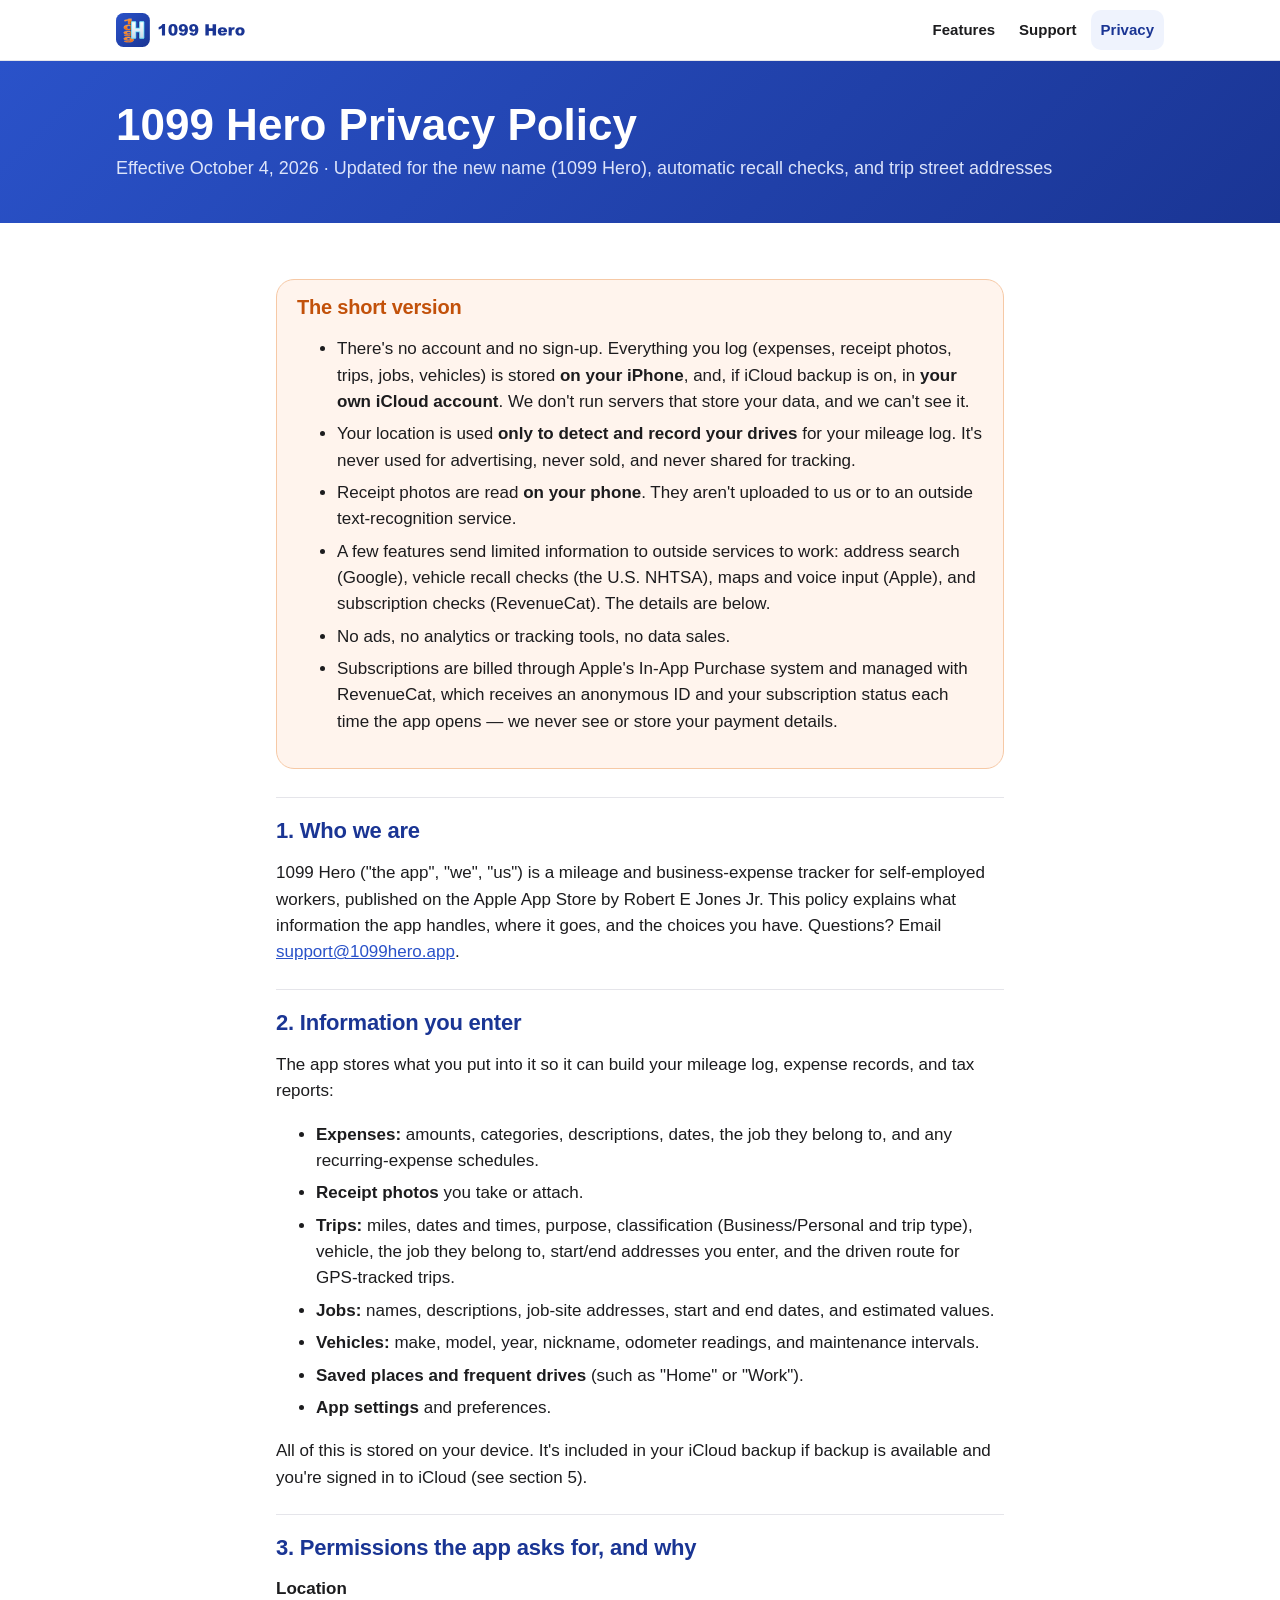
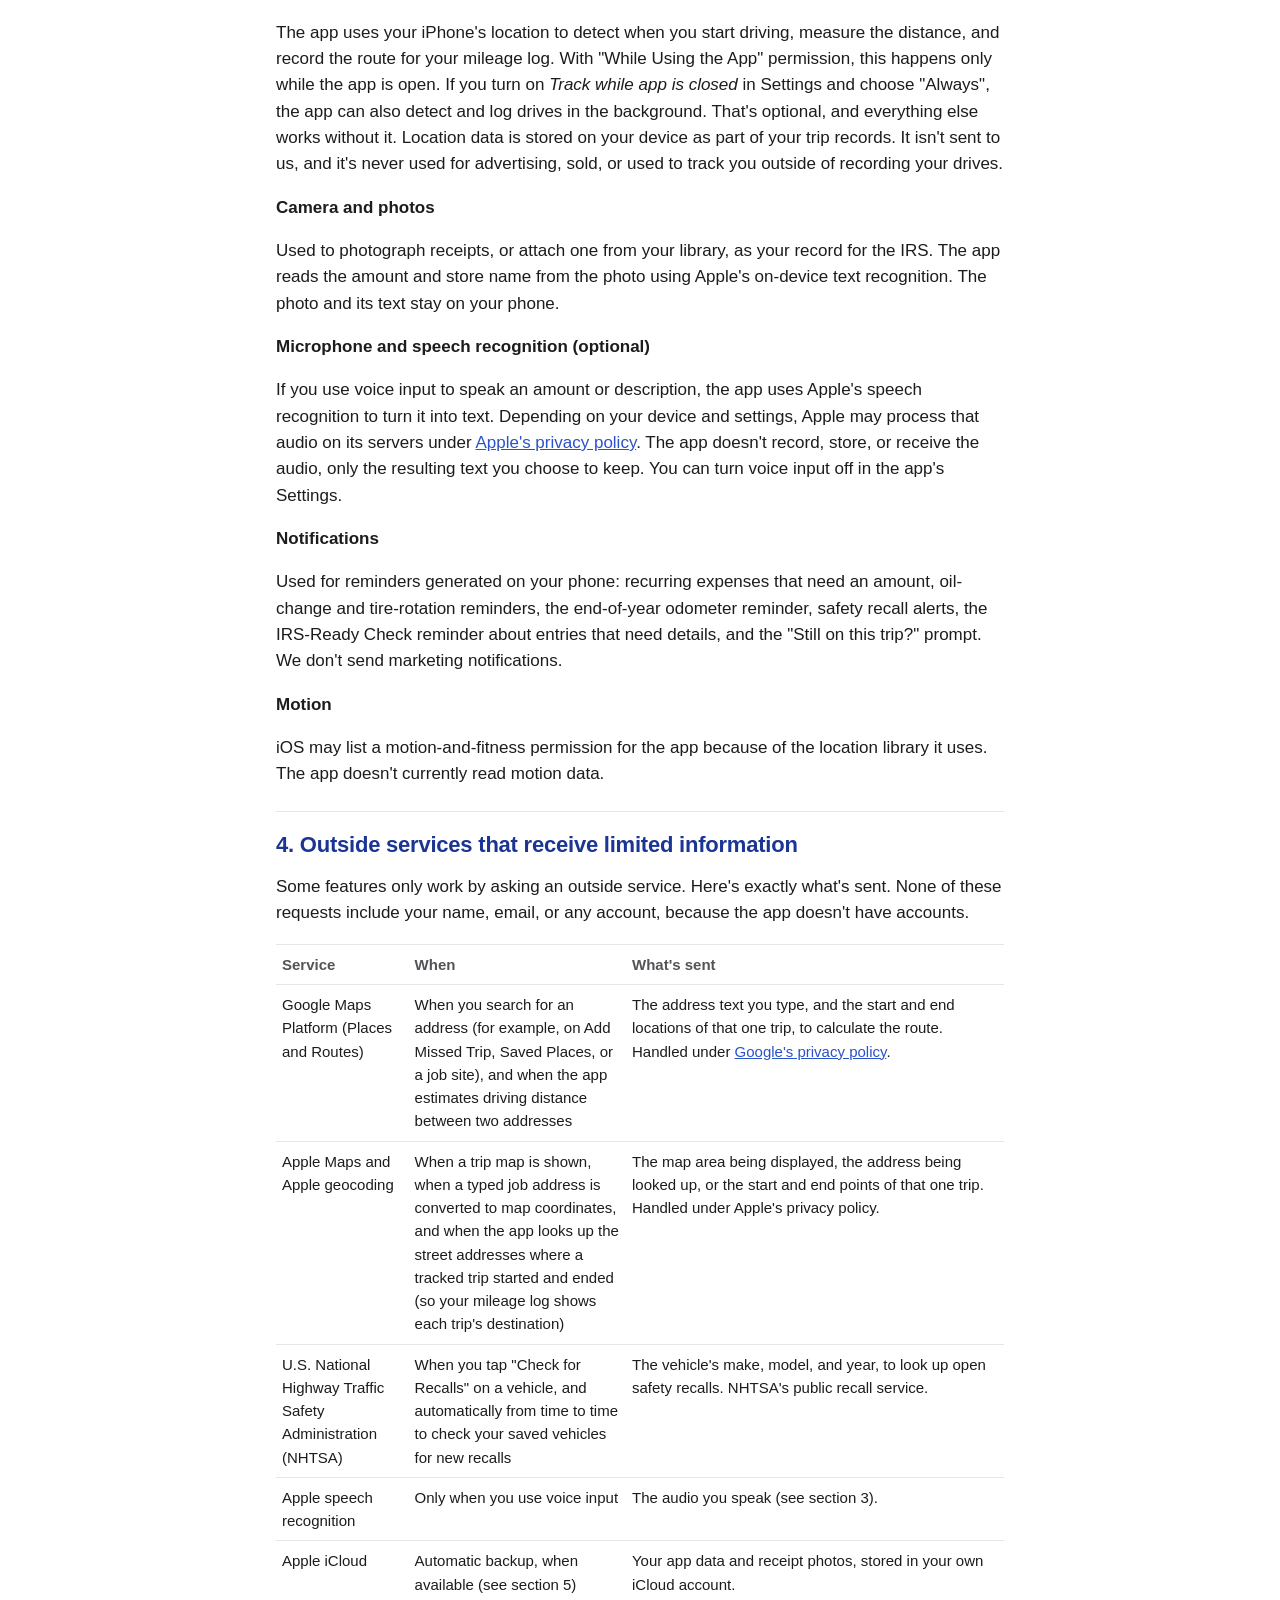
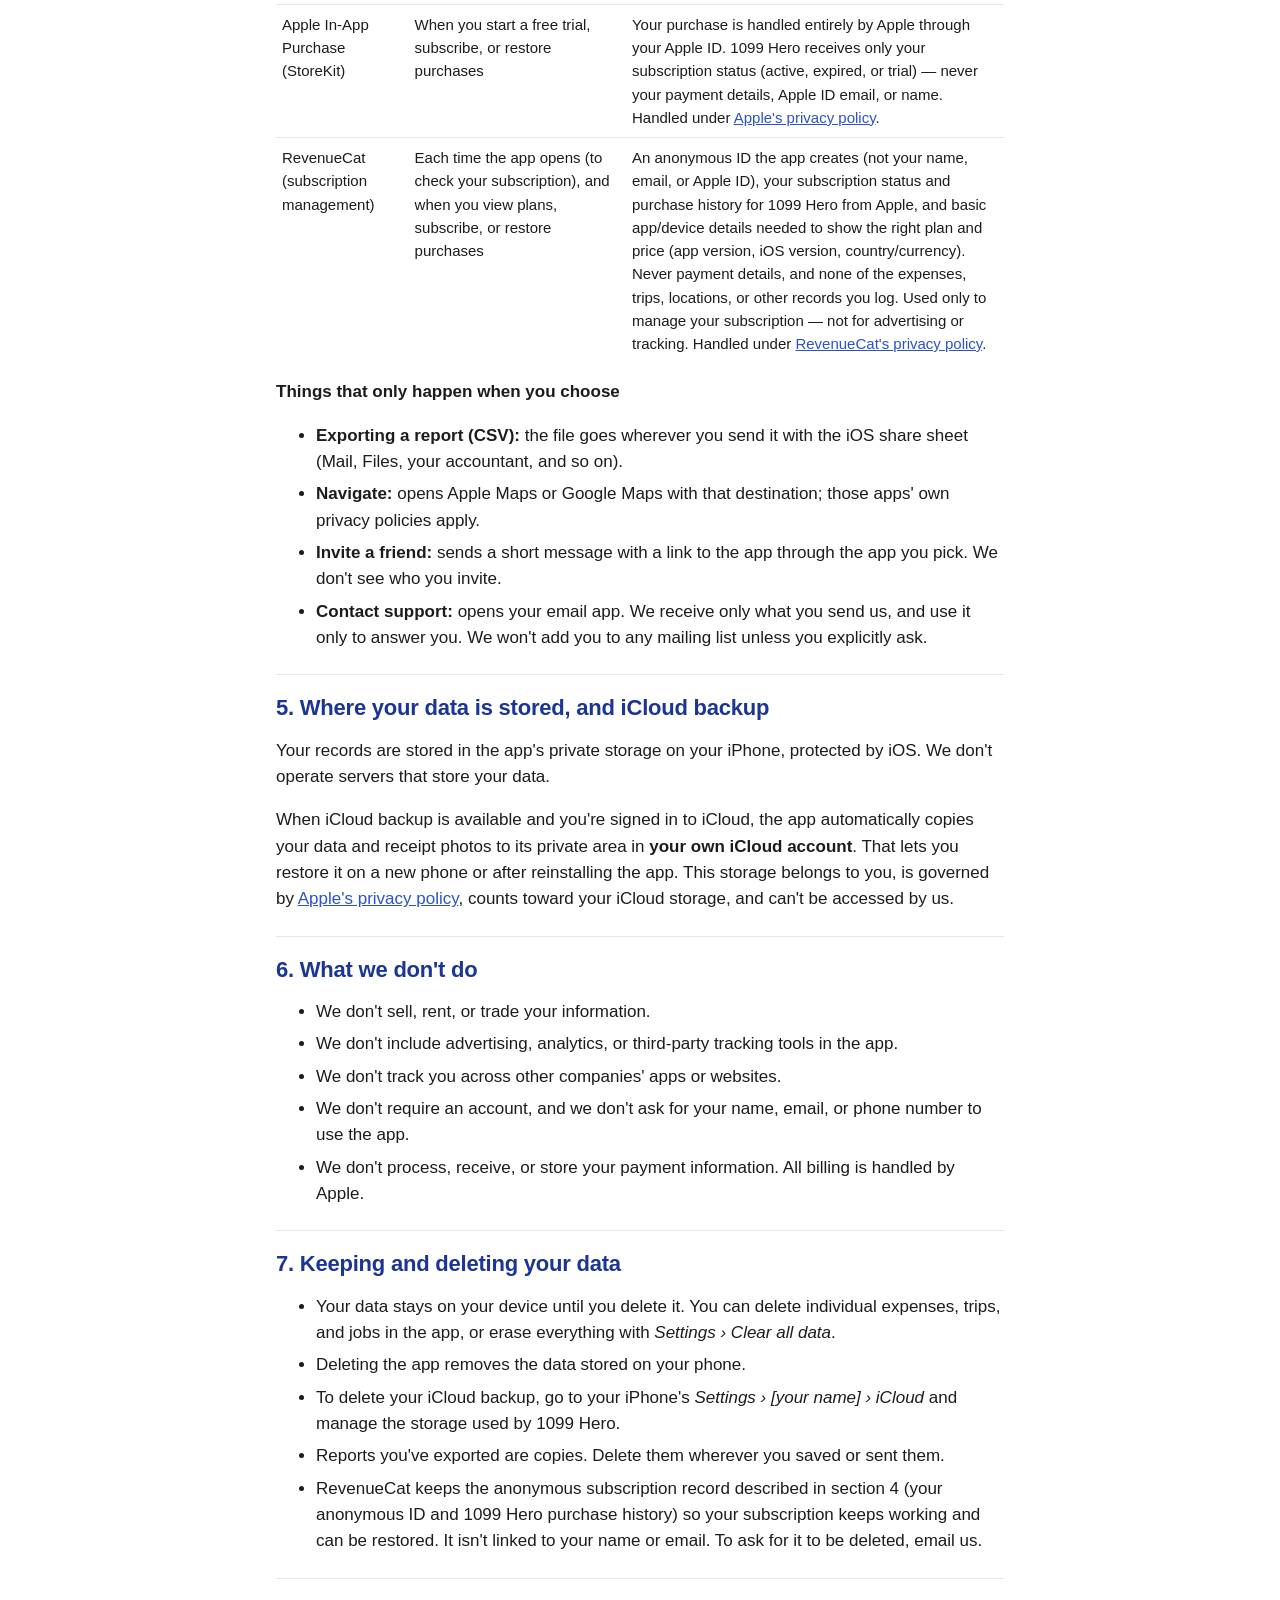
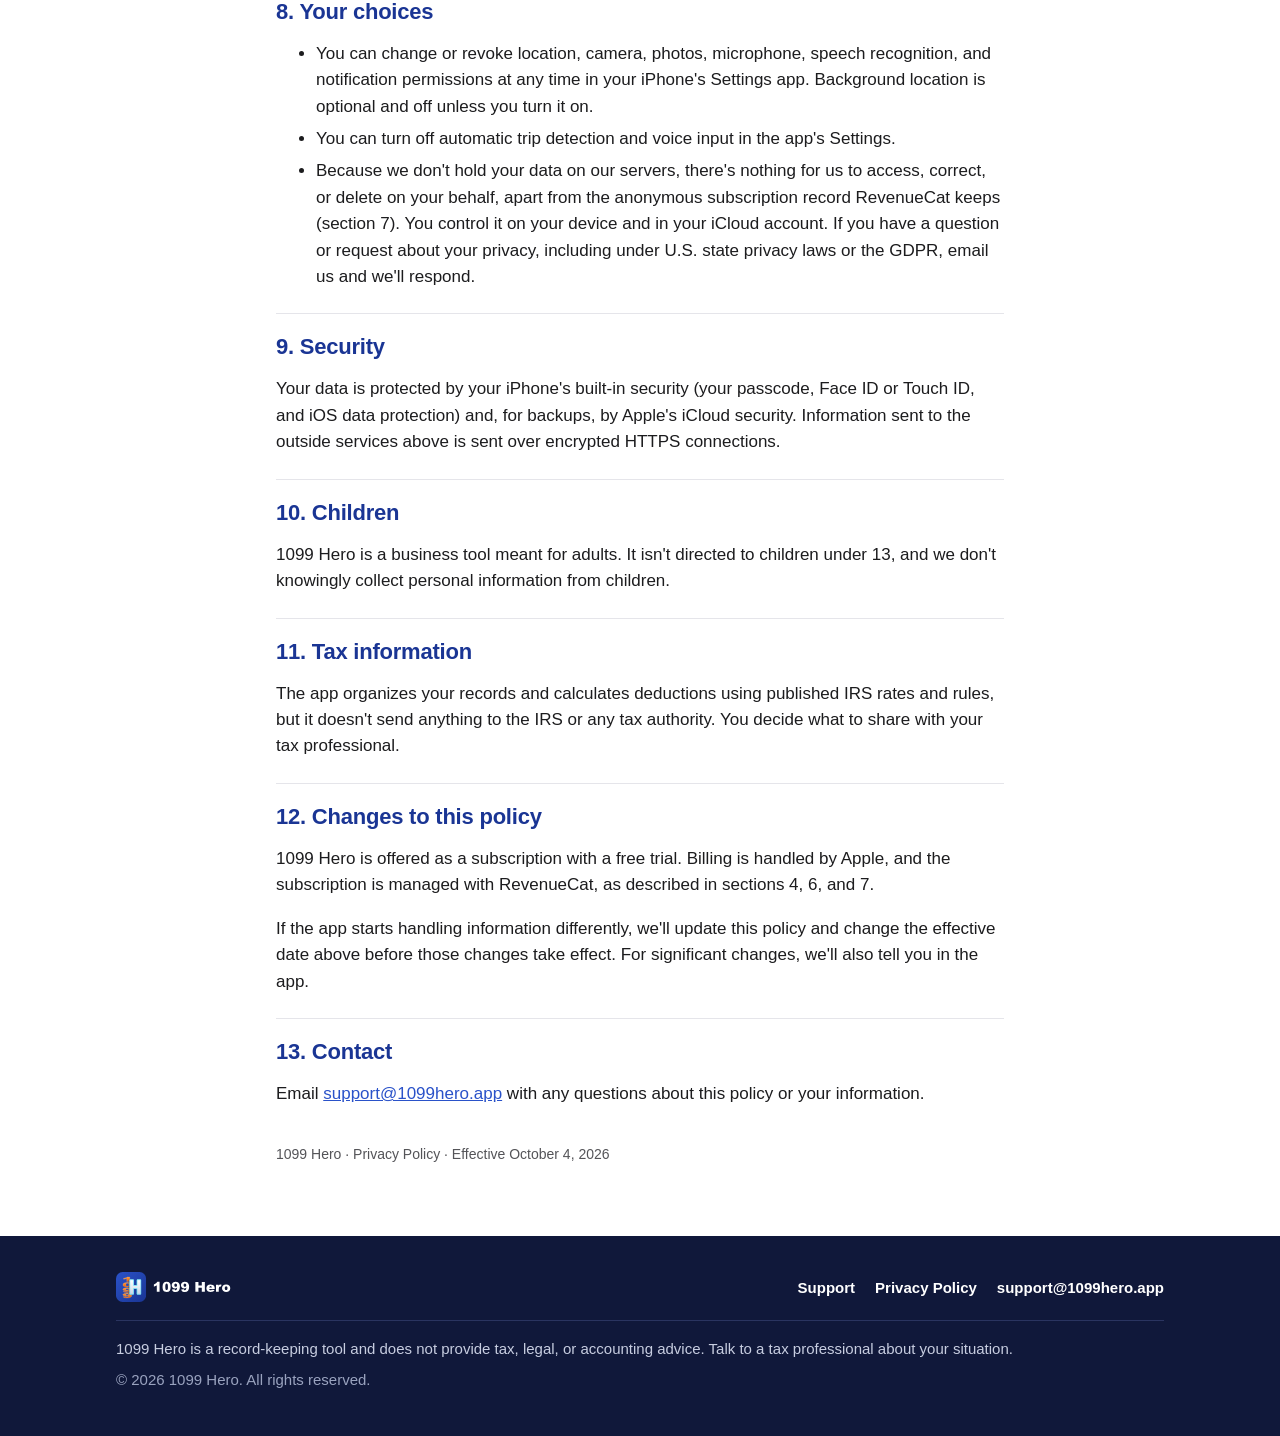
==== privacy/index.html @ 38cb96b1 "Initial 1099 Hero website: home, support, privacy policy Co-Authored-By: Claude Opus 5.5 <noreply@an" ====
<!doctype html>
<html lang="en">
<head>
<meta charset="utf-8">
<meta name="viewport" content="width=device-width, initial-scale=1, viewport-fit=cover">
<title>Privacy Policy – 1099 Hero</title>
<meta name="description" content="1099 Hero privacy policy. No account, no company servers, no ads. Your records stay on your iPhone and in your own iCloud account.">
<link rel="canonical" href="https://1099hero.app/privacy/">
<meta name="theme-color" content="#2A52C9">
<link rel="icon" href="../assets/img/icon.svg" type="image/svg+xml">
<link rel="icon" href="../assets/img/favicon-32.png" sizes="32x32" type="image/png">
<link rel="apple-touch-icon" href="../assets/img/apple-touch-icon.png">
<meta property="og:type" content="website">
<meta property="og:site_name" content="1099 Hero">
<meta property="og:title" content="1099 Hero Privacy Policy">
<meta property="og:description" content="No account. No company servers. No advertisements. Here's exactly what the app handles and where it goes.">
<meta property="og:url" content="https://1099hero.app/privacy/">
<meta property="og:image" content="https://1099hero.app/assets/img/og-image.png">
<meta property="og:image:alt" content="1099 Hero logo">
<meta name="twitter:card" content="summary_large_image">
<link rel="stylesheet" href="../assets/css/site.css">
</head>
<body>
<a class="skip" href="#main">Skip to content</a>

<header class="site-header">
  <div class="wrap">
    <a class="brand" href="../" aria-label="1099 Hero home"><img src="../assets/img/logo-horizontal-light-bg.svg" alt="1099 Hero" width="134" height="34"></a>
    <nav class="nav" aria-label="Main">
      <a class="hide-sm" href="../#features">Features</a>
      <a href="../support/">Support</a>
      <a href="./" aria-current="page">Privacy</a>
    </nav>
  </div>
</header>

<main id="main">
  <div class="page-head">
    <div class="wrap">
      <h1>1099 Hero Privacy Policy</h1>
      <p>Effective October 4, 2026 · Updated for the new name (1099 Hero), automatic recall checks, and trip street addresses</p>
    </div>
  </div>

  <section class="block">
    <!-- Policy text below is copied word-for-word from
         https://bobbyjones126.github.io/contractorhero-legal/privacy-policy.html
         Keep the two copies identical if either one changes. -->
    <div class="wrap prose">
    
      <div class="summary">
        <h2>The short version</h2>
        <ul>
          <li>There's no account and no sign-up. Everything you log (expenses, receipt photos, trips, jobs, vehicles) is stored <strong>on your iPhone</strong>, and, if iCloud backup is on, in <strong>your own iCloud account</strong>. We don't run servers that store your data, and we can't see it.</li>
          <li>Your location is used <strong>only to detect and record your drives</strong> for your mileage log. It's never used for advertising, never sold, and never shared for tracking.</li>
          <li>Receipt photos are read <strong>on your phone</strong>. They aren't uploaded to us or to an outside text-recognition service.</li>
          <li>A few features send limited information to outside services to work: address search (Google), vehicle recall checks (the U.S. NHTSA), maps and voice input (Apple), and subscription checks (RevenueCat). The details are below.</li>
          <li>No ads, no analytics or tracking tools, no data sales.</li>
          <li>Subscriptions are billed through Apple's In-App Purchase system and managed with RevenueCat, which receives an anonymous ID and your subscription status each time the app opens — we never see or store your payment details.</li>
        </ul>
      </div>
    
      <section>
        <h2>1. Who we are</h2>
        <p>1099 Hero ("the app", "we", "us") is a mileage and business-expense tracker for self-employed workers, published on the Apple App Store by Robert E Jones Jr. This policy explains what information the app handles, where it goes, and the choices you have. Questions? Email <a href="mailto:support@1099hero.app">support@1099hero.app</a>.</p>
      </section>
    
      <section>
        <h2>2. Information you enter</h2>
        <p>The app stores what you put into it so it can build your mileage log, expense records, and tax reports:</p>
        <ul>
          <li><strong>Expenses:</strong> amounts, categories, descriptions, dates, the job they belong to, and any recurring-expense schedules.</li>
          <li><strong>Receipt photos</strong> you take or attach.</li>
          <li><strong>Trips:</strong> miles, dates and times, purpose, classification (Business/Personal and trip type), vehicle, the job they belong to, start/end addresses you enter, and the driven route for GPS-tracked trips.</li>
          <li><strong>Jobs:</strong> names, descriptions, job-site addresses, start and end dates, and estimated values.</li>
          <li><strong>Vehicles:</strong> make, model, year, nickname, odometer readings, and maintenance intervals.</li>
          <li><strong>Saved places and frequent drives</strong> (such as "Home" or "Work").</li>
          <li><strong>App settings</strong> and preferences.</li>
        </ul>
        <p>All of this is stored on your device. It's included in your iCloud backup if backup is available and you're signed in to iCloud (see section 5).</p>
      </section>
    
      <section>
        <h2>3. Permissions the app asks for, and why</h2>
        <h3>Location</h3>
        <p>The app uses your iPhone's location to detect when you start driving, measure the distance, and record the route for your mileage log. With "While Using the App" permission, this happens only while the app is open. If you turn on <em>Track while app is closed</em> in Settings and choose "Always", the app can also detect and log drives in the background. That's optional, and everything else works without it. Location data is stored on your device as part of your trip records. It isn't sent to us, and it's never used for advertising, sold, or used to track you outside of recording your drives.</p>
        <h3>Camera and photos</h3>
        <p>Used to photograph receipts, or attach one from your library, as your record for the IRS. The app reads the amount and store name from the photo using Apple's on-device text recognition. The photo and its text stay on your phone.</p>
        <h3>Microphone and speech recognition (optional)</h3>
        <p>If you use voice input to speak an amount or description, the app uses Apple's speech recognition to turn it into text. Depending on your device and settings, Apple may process that audio on its servers under <a href="https://www.apple.com/legal/privacy/">Apple's privacy policy</a>. The app doesn't record, store, or receive the audio, only the resulting text you choose to keep. You can turn voice input off in the app's Settings.</p>
        <h3>Notifications</h3>
        <p>Used for reminders generated on your phone: recurring expenses that need an amount, oil-change and tire-rotation reminders, the end-of-year odometer reminder, safety recall alerts, the IRS-Ready Check reminder about entries that need details, and the "Still on this trip?" prompt. We don't send marketing notifications.</p>
        <h3>Motion</h3>
        <p>iOS may list a motion-and-fitness permission for the app because of the location library it uses. The app doesn't currently read motion data.</p>
      </section>
    
      <section>
        <h2>4. Outside services that receive limited information</h2>
        <p>Some features only work by asking an outside service. Here's exactly what's sent. None of these requests include your name, email, or any account, because the app doesn't have accounts.</p>
        <table>
          <thead><tr><th>Service</th><th>When</th><th>What's sent</th></tr></thead>
          <tbody>
            <tr><td>Google Maps Platform (Places and Routes)</td><td>When you search for an address (for example, on Add Missed Trip, Saved Places, or a job site), and when the app estimates driving distance between two addresses</td><td>The address text you type, and the start and end locations of that one trip, to calculate the route. Handled under <a href="https://policies.google.com/privacy">Google's privacy policy</a>.</td></tr>
            <tr><td>Apple Maps and Apple geocoding</td><td>When a trip map is shown, when a typed job address is converted to map coordinates, and when the app looks up the street addresses where a tracked trip started and ended (so your mileage log shows each trip's destination)</td><td>The map area being displayed, the address being looked up, or the start and end points of that one trip. Handled under Apple's privacy policy.</td></tr>
            <tr><td>U.S. National Highway Traffic Safety Administration (NHTSA)</td><td>When you tap "Check for Recalls" on a vehicle, and automatically from time to time to check your saved vehicles for new recalls</td><td>The vehicle's make, model, and year, to look up open safety recalls. NHTSA's public recall service.</td></tr>
            <tr><td>Apple speech recognition</td><td>Only when you use voice input</td><td>The audio you speak (see section 3).</td></tr>
            <tr><td>Apple iCloud</td><td>Automatic backup, when available (see section 5)</td><td>Your app data and receipt photos, stored in your own iCloud account.</td></tr>
            <tr><td>Apple In-App Purchase (StoreKit)</td><td>When you start a free trial, subscribe, or restore purchases</td><td>Your purchase is handled entirely by Apple through your Apple ID. 1099 Hero receives only your subscription status (active, expired, or trial) — never your payment details, Apple ID email, or name. Handled under <a href="https://www.apple.com/legal/privacy/">Apple's privacy policy</a>.</td></tr>
            <tr><td>RevenueCat (subscription management)</td><td>Each time the app opens (to check your subscription), and when you view plans, subscribe, or restore purchases</td><td>An anonymous ID the app creates (not your name, email, or Apple ID), your subscription status and purchase history for 1099 Hero from Apple, and basic app/device details needed to show the right plan and price (app version, iOS version, country/currency). Never payment details, and none of the expenses, trips, locations, or other records you log. Used only to manage your subscription — not for advertising or tracking. Handled under <a href="https://www.revenuecat.com/privacy">RevenueCat's privacy policy</a>.</td></tr>
          </tbody>
        </table>
        <h3>Things that only happen when you choose</h3>
        <ul>
          <li><strong>Exporting a report (CSV):</strong> the file goes wherever you send it with the iOS share sheet (Mail, Files, your accountant, and so on).</li>
          <li><strong>Navigate:</strong> opens Apple Maps or Google Maps with that destination; those apps' own privacy policies apply.</li>
          <li><strong>Invite a friend:</strong> sends a short message with a link to the app through the app you pick. We don't see who you invite.</li>
          <li><strong>Contact support:</strong> opens your email app. We receive only what you send us, and use it only to answer you. We won't add you to any mailing list unless you explicitly ask.</li>
        </ul>
      </section>
    
      <section>
        <h2>5. Where your data is stored, and iCloud backup</h2>
        <p>Your records are stored in the app's private storage on your iPhone, protected by iOS. We don't operate servers that store your data.</p>
        <p>When iCloud backup is available and you're signed in to iCloud, the app automatically copies your data and receipt photos to its private area in <strong>your own iCloud account</strong>. That lets you restore it on a new phone or after reinstalling the app. This storage belongs to you, is governed by <a href="https://www.apple.com/legal/privacy/">Apple's privacy policy</a>, counts toward your iCloud storage, and can't be accessed by us.</p>
      </section>
    
      <section>
        <h2>6. What we don't do</h2>
        <ul>
          <li>We don't sell, rent, or trade your information.</li>
          <li>We don't include advertising, analytics, or third-party tracking tools in the app.</li>
          <li>We don't track you across other companies' apps or websites.</li>
          <li>We don't require an account, and we don't ask for your name, email, or phone number to use the app.</li>
          <li>We don't process, receive, or store your payment information. All billing is handled by Apple.</li>
        </ul>
      </section>
    
      <section>
        <h2>7. Keeping and deleting your data</h2>
        <ul>
          <li>Your data stays on your device until you delete it. You can delete individual expenses, trips, and jobs in the app, or erase everything with <em>Settings › Clear all data</em>.</li>
          <li>Deleting the app removes the data stored on your phone.</li>
          <li>To delete your iCloud backup, go to your iPhone's <em>Settings › [your name] › iCloud</em> and manage the storage used by 1099 Hero.</li>
          <li>Reports you've exported are copies. Delete them wherever you saved or sent them.</li>
          <li>RevenueCat keeps the anonymous subscription record described in section 4 (your anonymous ID and 1099 Hero purchase history) so your subscription keeps working and can be restored. It isn't linked to your name or email. To ask for it to be deleted, email us.</li>
        </ul>
      </section>
    
      <section>
        <h2>8. Your choices</h2>
        <ul>
          <li>You can change or revoke location, camera, photos, microphone, speech recognition, and notification permissions at any time in your iPhone's Settings app. Background location is optional and off unless you turn it on.</li>
          <li>You can turn off automatic trip detection and voice input in the app's Settings.</li>
          <li>Because we don't hold your data on our servers, there's nothing for us to access, correct, or delete on your behalf, apart from the anonymous subscription record RevenueCat keeps (section 7). You control it on your device and in your iCloud account. If you have a question or request about your privacy, including under U.S. state privacy laws or the GDPR, email us and we'll respond.</li>
        </ul>
      </section>
    
      <section>
        <h2>9. Security</h2>
        <p>Your data is protected by your iPhone's built-in security (your passcode, Face ID or Touch ID, and iOS data protection) and, for backups, by Apple's iCloud security. Information sent to the outside services above is sent over encrypted HTTPS connections.</p>
      </section>
    
      <section>
        <h2>10. Children</h2>
        <p>1099 Hero is a business tool meant for adults. It isn't directed to children under 13, and we don't knowingly collect personal information from children.</p>
      </section>
    
      <section>
        <h2>11. Tax information</h2>
        <p>The app organizes your records and calculates deductions using published IRS rates and rules, but it doesn't send anything to the IRS or any tax authority. You decide what to share with your tax professional.</p>
      </section>
    
      <section>
        <h2>12. Changes to this policy</h2>
        <p>1099 Hero is offered as a subscription with a free trial. Billing is handled by Apple, and the subscription is managed with RevenueCat, as described in sections 4, 6, and 7.</p>
        <p>If the app starts handling information differently, we'll update this policy and change the effective date above before those changes take effect. For significant changes, we'll also tell you in the app.</p>
      </section>
    
      <section>
        <h2>13. Contact</h2>
        <p>Email <a href="mailto:support@1099hero.app">support@1099hero.app</a> with any questions about this policy or your information.</p>
      </section>

      <p class="small">1099 Hero · Privacy Policy · Effective October 4, 2026</p>
    
    </div>
  </section>
</main>

<footer class="site-footer">
  <div class="wrap">
    <div class="footer-top">
      <img src="../assets/img/logo-horizontal-dark-bg.svg" alt="1099 Hero" width="118" height="30">
      <ul class="footer-links">
        <li><a href="../support/">Support</a></li>
        <li><a href="./">Privacy Policy</a></li>
        <li><a href="mailto:support@1099hero.app">support@1099hero.app</a></li>
      </ul>
    </div>
    <p class="disclaimer">1099 Hero is a record-keeping tool and does not provide tax, legal, or accounting advice. Talk to a tax professional about your situation.</p>
    <p class="copy">© 2026 1099 Hero. All rights reserved.</p>
  </div>
</footer>
</body>
</html>
---- assets/css/site.css ----
/* 1099 Hero website — one shared stylesheet for every page.
   Colors match the app: royal blue gradient + orange for actions. */
:root {
  --blue-1: #2A52C9;
  --blue-2: #1A3594;
  --blue-text: #1A3594;
  --blue-tint: #EFF3FD;
  --orange: #F97316;
  --orange-dark: #C2510A;      /* button fill: white text passes contrast */
  --orange-darker: #A3440A;
  --orange-tint: #FFF4ED;
  --text: #1C1C1E;
  --muted: #545458;
  --line: #E5E5EA;
  --bg: #FFFFFF;
  --bg-soft: #F6F7FB;
  --radius: 18px;
  --max: 1080px;
  color-scheme: light;
}

* { box-sizing: border-box; }
html { -webkit-text-size-adjust: 100%; scroll-behavior: smooth; }
body {
  margin: 0;
  background: var(--bg);
  color: var(--text);
  font: 17px/1.55 -apple-system, BlinkMacSystemFont, "SF Pro Text", "Segoe UI", Roboto, Helvetica, Arial, sans-serif;
}
img, svg { max-width: 100%; display: block; }
a { color: var(--blue-1); }
a:hover { color: var(--blue-2); }
:focus-visible { outline: 3px solid var(--orange); outline-offset: 2px; border-radius: 6px; }

.wrap { max-width: var(--max); margin: 0 auto; padding: 0 16px; }
.skip { position: absolute; left: -9999px; }
.skip:focus { left: 16px; top: 12px; background: #fff; padding: 8px 12px; z-index: 10; }

/* Header */
.site-header { border-bottom: 1px solid var(--line); background: rgba(255,255,255,.94); position: sticky; top: 0; z-index: 5; backdrop-filter: saturate(180%) blur(12px); -webkit-backdrop-filter: saturate(180%) blur(12px); }
.site-header .wrap { display: flex; align-items: center; justify-content: space-between; gap: 12px; min-height: 60px; }
.brand img { height: 34px; width: auto; }
.nav { display: flex; gap: 4px; }
.nav a { color: var(--text); text-decoration: none; font-weight: 600; font-size: 15px; padding: 8px 10px; border-radius: 10px; }
.nav a:hover, .nav a[aria-current="page"] { background: var(--blue-tint); color: var(--blue-2); }
@media (max-width: 420px) { .brand img { height: 28px; } .nav a { padding: 8px 7px; font-size: 14px; } .nav .hide-sm { display: none; } }

/* Hero */
.hero { background: linear-gradient(135deg, var(--blue-1), var(--blue-2)); color: #fff; text-align: center; padding: 48px 0 56px; }
.hero .app-icon { width: 112px; height: 112px; margin: 0 auto 20px; border-radius: 25px; box-shadow: 0 12px 30px rgba(0,0,0,.3); }
.hero h1 { font-size: clamp(32px, 8vw, 54px); line-height: 1.08; letter-spacing: -.02em; margin: 0 auto 14px; max-width: 14em; }
.hero p.sub { font-size: clamp(17px, 4.4vw, 21px); color: #DCE4FA; margin: 0 auto 28px; max-width: 32em; }
.store-badge { display: inline-flex; align-items: center; gap: 10px; background: #000; color: #fff; border: 1px solid rgba(255,255,255,.55); border-radius: 12px; padding: 10px 20px; font-weight: 600; font-size: 16px; text-decoration: none; }
.store-badge svg { width: 22px; height: 22px; fill: #fff; }
.hero .fine { font-size: 14px; color: #C9D6F5; margin-top: 14px; }

/* Sections */
section.block { padding: 56px 0; }
section.block.soft { background: var(--bg-soft); }
.eyebrow { color: var(--orange-dark); font-weight: 700; font-size: 14px; letter-spacing: .06em; text-transform: uppercase; margin: 0 0 6px; }
h2 { font-size: clamp(26px, 6vw, 36px); line-height: 1.15; letter-spacing: -.01em; margin: 0 0 12px; color: var(--blue-text); }
h3 { font-size: 19px; margin: 0 0 6px; }
.lede { color: var(--muted); font-size: 18px; max-width: 40em; margin: 0 0 28px; }

/* Professions */
.groups { display: grid; gap: 18px; grid-template-columns: 1fr; }
@media (min-width: 720px) { .groups { grid-template-columns: 1fr 1fr; } }
.group h3 { font-size: 15px; color: var(--muted); font-weight: 700; margin-bottom: 8px; }
.chips { display: flex; flex-wrap: wrap; gap: 8px; list-style: none; margin: 0; padding: 0; }
.chips li { background: var(--blue-tint); color: var(--blue-2); border-radius: 999px; padding: 6px 12px; font-size: 14px; font-weight: 600; }

/* Features */
.features { display: grid; gap: 16px; grid-template-columns: 1fr; }
@media (min-width: 640px) { .features { grid-template-columns: 1fr 1fr; } }
@media (min-width: 980px) { .features { grid-template-columns: 1fr 1fr 1fr 1fr; } }
.feature { background: #fff; border: 1px solid var(--line); border-radius: var(--radius); padding: 20px; }
.feature .ic { width: 44px; height: 44px; border-radius: 12px; display: grid; place-items: center; background: linear-gradient(135deg, var(--blue-1), var(--blue-2)); margin-bottom: 12px; }
.feature .ic svg { width: 24px; height: 24px; stroke: #fff; fill: none; stroke-width: 2; stroke-linecap: round; stroke-linejoin: round; }
.feature p { margin: 0; color: var(--muted); font-size: 16px; }

/* Screenshots */
.shots { display: flex; gap: 16px; overflow-x: auto; scroll-snap-type: x mandatory; padding: 4px 4px 16px; margin: 0 -4px; }
.shot { flex: 0 0 auto; width: min(62vw, 240px); scroll-snap-align: center; text-align: center; margin: 0; }
.shot .frame { aspect-ratio: 1290 / 2796; border-radius: 30px; border: 6px solid #1C1C1E; background: var(--blue-tint); overflow: hidden; display: grid; place-items: center; color: var(--blue-2); font-weight: 600; font-size: 14px; padding: 12px; }
.shot .frame img { width: 100%; height: 100%; object-fit: cover; }
.shot figcaption { font-size: 14px; color: var(--muted); margin-top: 10px; }
@media (min-width: 900px) { .shots { justify-content: center; overflow: visible; } }

/* Privacy */
.privacy-card { background: linear-gradient(135deg, var(--blue-1), var(--blue-2)); color: #fff; border-radius: 24px; padding: 32px 22px; text-align: center; }
.privacy-card .big { font-size: clamp(24px, 6vw, 36px); font-weight: 800; line-height: 1.2; margin: 0 0 14px; }
.privacy-card p { color: #E3E9FB; max-width: 36em; margin: 0 auto 18px; font-size: 18px; }
.privacy-card a { color: #fff; font-weight: 600; }

/* Pricing */
.price-card { max-width: 460px; margin: 0 auto; text-align: center; border: 2px solid var(--blue-1); border-radius: 24px; padding: 28px 22px; background: #fff; }
.price-card .trial { font-size: 28px; font-weight: 800; color: var(--blue-text); margin: 0 0 6px; }
.price-card .then { font-size: 18px; margin: 0 0 16px; }
.price-card ul { text-align: left; margin: 0 auto 6px; padding-left: 22px; max-width: 22em; color: var(--muted); }

/* Buttons */
.btn { display: inline-block; background: var(--orange-dark); color: #fff; text-decoration: none; font-weight: 700; padding: 14px 24px; border-radius: 14px; font-size: 17px; }
.btn:hover { background: var(--orange-darker); color: #fff; }

/* Support / text pages */
.page-head { background: linear-gradient(135deg, var(--blue-1), var(--blue-2)); color: #fff; padding: 40px 0; }
.page-head h1 { margin: 0 0 6px; font-size: clamp(30px, 7vw, 44px); line-height: 1.1; }
.page-head p { margin: 0; color: #DCE4FA; font-size: 18px; }
.contact-card { background: var(--orange-tint); border: 1px solid #F6C9A6; border-radius: var(--radius); padding: 22px; margin: 0 0 32px; }
.contact-card p { margin: 0 0 14px; font-size: 19px; font-weight: 600; }
.contact-card .note { font-size: 15px; font-weight: 400; color: var(--muted); margin: 12px 0 0; }
.faq details { border: 1px solid var(--line); border-radius: 14px; padding: 0 18px; margin-bottom: 10px; background: #fff; }
.faq summary { cursor: pointer; font-weight: 700; padding: 16px 0; list-style: none; position: relative; padding-right: 28px; }
.faq summary::-webkit-details-marker { display: none; }
.faq summary::after { content: "+"; position: absolute; right: 0; top: 12px; font-size: 24px; color: var(--blue-1); font-weight: 400; }
.faq details[open] summary::after { content: "–"; }
.faq details > div { padding: 0 0 16px; color: #3A3A3C; }
.faq details > div p { margin: 0 0 10px; }

/* Long-form (privacy policy) */
.prose { max-width: 760px; }
.prose .meta { color: var(--muted); margin: 0 0 24px; }
.prose .summary { background: var(--orange-tint); border: 1px solid #F6C9A6; border-radius: var(--radius); padding: 16px 20px; margin-bottom: 28px; }
.prose .summary h2 { font-size: 20px; color: var(--orange-dark); margin-top: 0; }
.prose section { border-top: 1px solid var(--line); padding: 20px 0 6px; }
.prose h2 { font-size: 22px; margin: 0 0 8px; }
.prose h3 { font-size: 17px; margin: 16px 0 4px; }
.prose li { margin-bottom: 6px; }
.prose table { width: 100%; border-collapse: collapse; font-size: 15px; margin-top: 8px; }
.prose th, .prose td { text-align: left; vertical-align: top; padding: 8px 6px; border-top: 1px solid var(--line); }
.prose th { color: var(--muted); font-weight: 600; }
@media (max-width: 560px) {
  .prose table, .prose thead, .prose tbody, .prose tr, .prose th, .prose td { display: block; }
  .prose thead { display: none; }
  .prose td { border-top: none; padding: 2px 0; }
  .prose tr { border-top: 1px solid var(--line); padding: 8px 0; }
  .prose td:first-child { font-weight: 700; }
}

/* Footer */
.site-footer { background: #10183A; color: #C7CDE0; padding: 36px 0 44px; font-size: 15px; }
.site-footer a { color: #fff; }
.footer-top { display: flex; flex-wrap: wrap; gap: 18px 28px; align-items: center; justify-content: space-between; margin-bottom: 18px; }
.footer-top img { height: 30px; width: auto; }
.footer-links { display: flex; flex-wrap: wrap; gap: 8px 20px; list-style: none; margin: 0; padding: 0; }
.footer-links a { text-decoration: none; font-weight: 600; }
.footer-links a:hover { text-decoration: underline; }
.disclaimer { border-top: 1px solid #2A3460; padding-top: 16px; margin: 0 0 8px; }
.copy { margin: 0; color: #9AA3BF; }
.prose .small { color: var(--muted); font-size: 14px; }
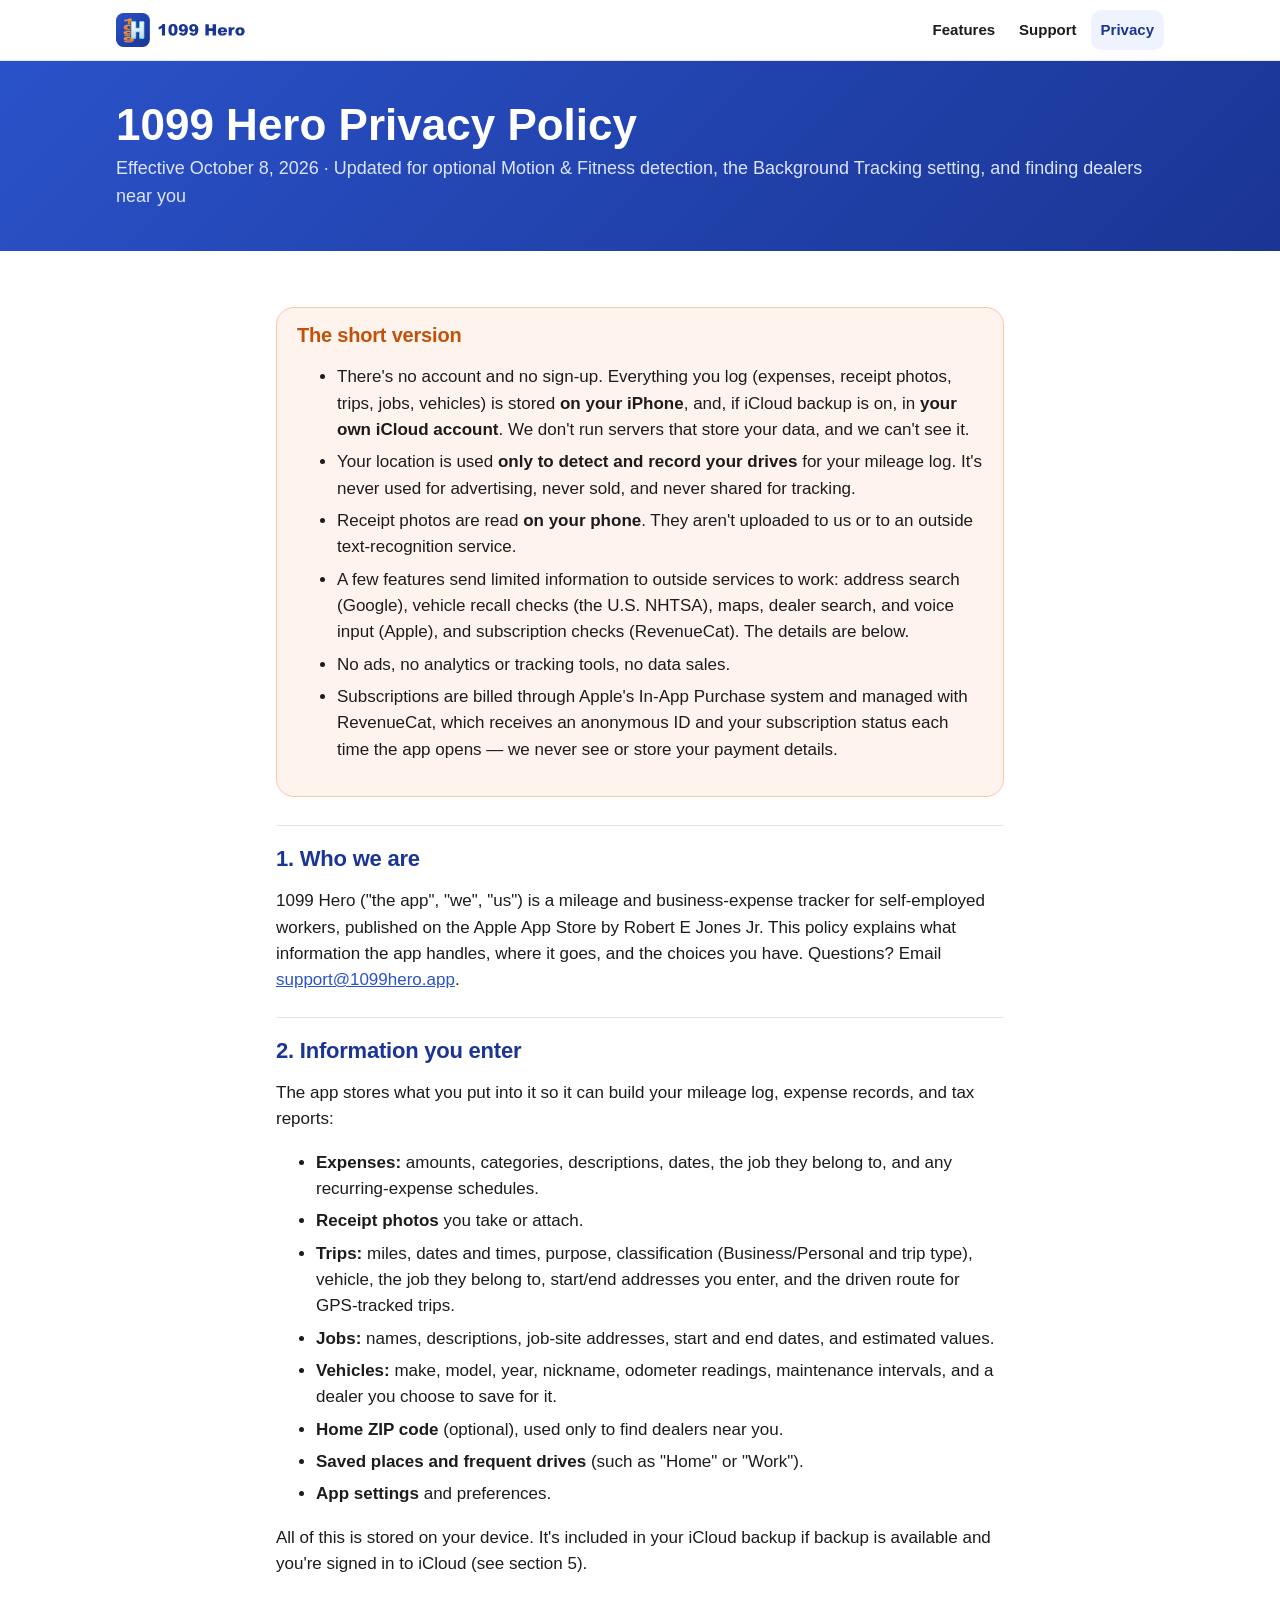
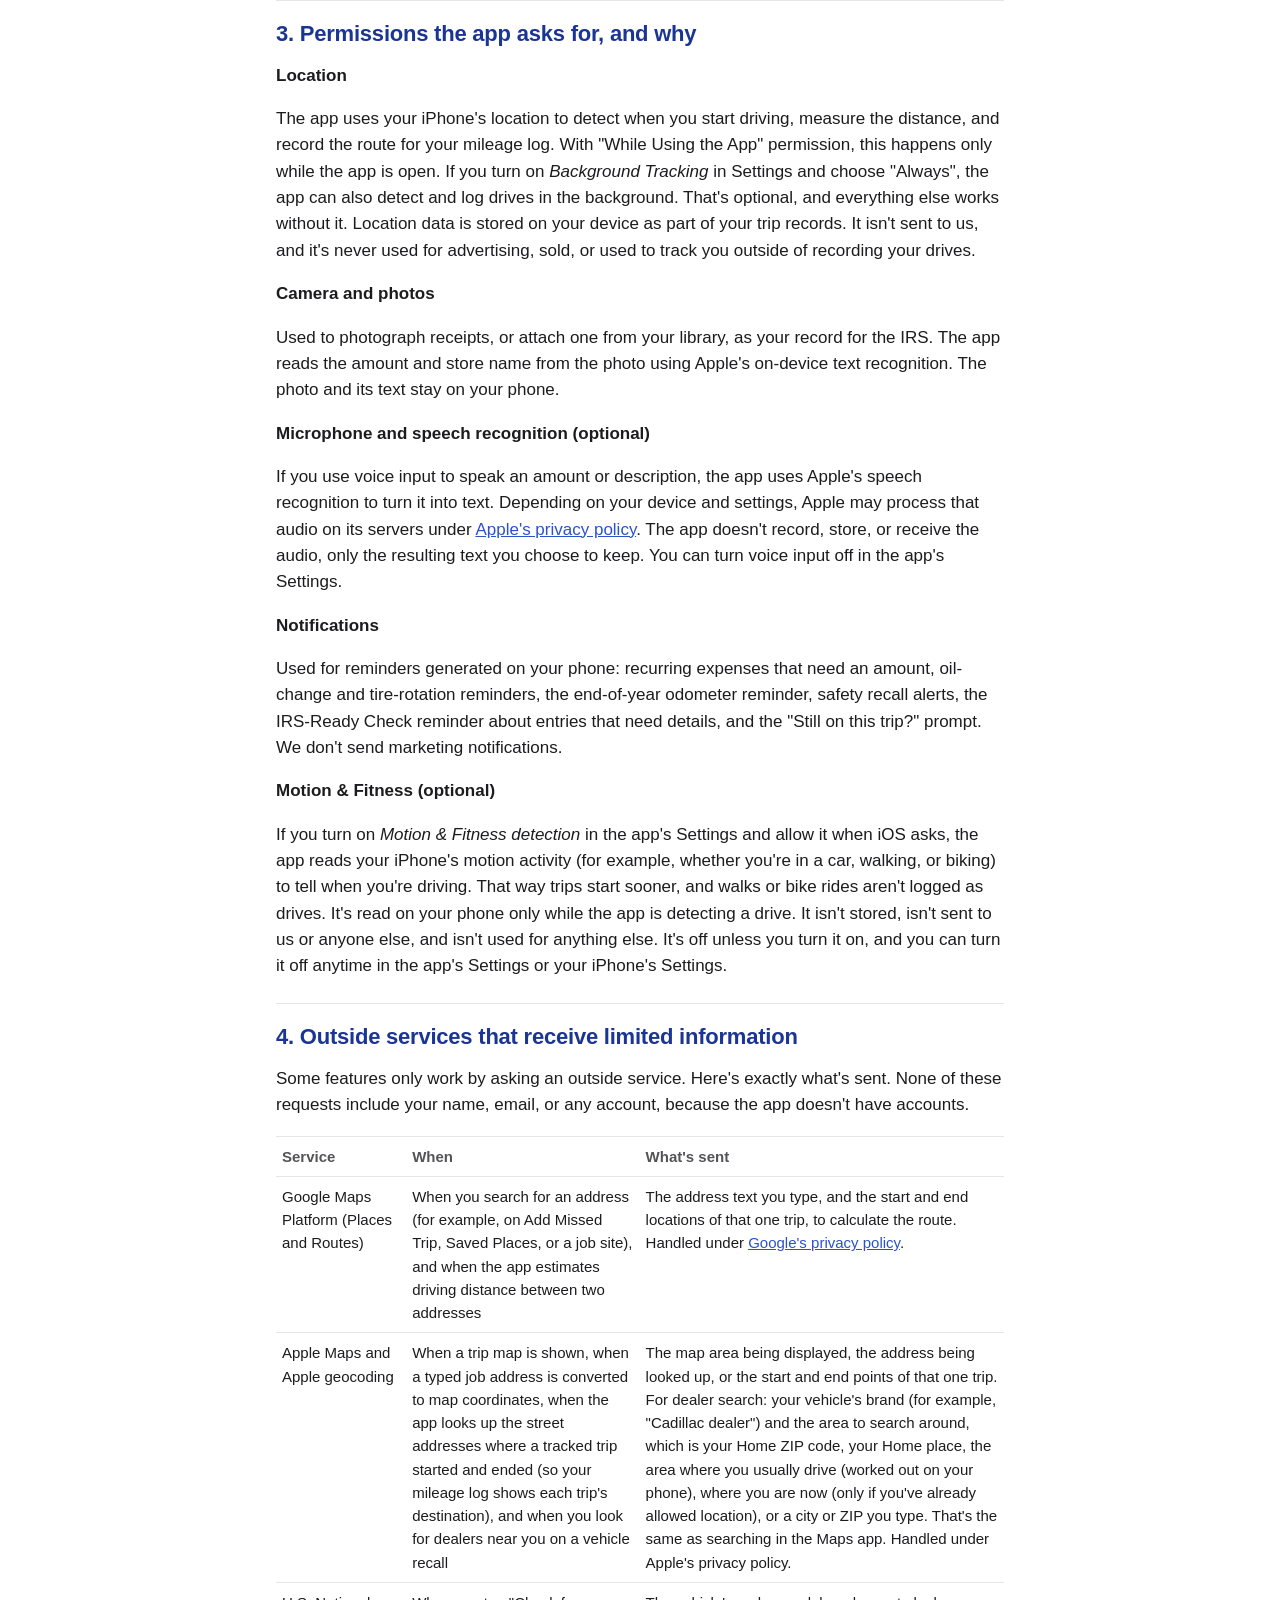
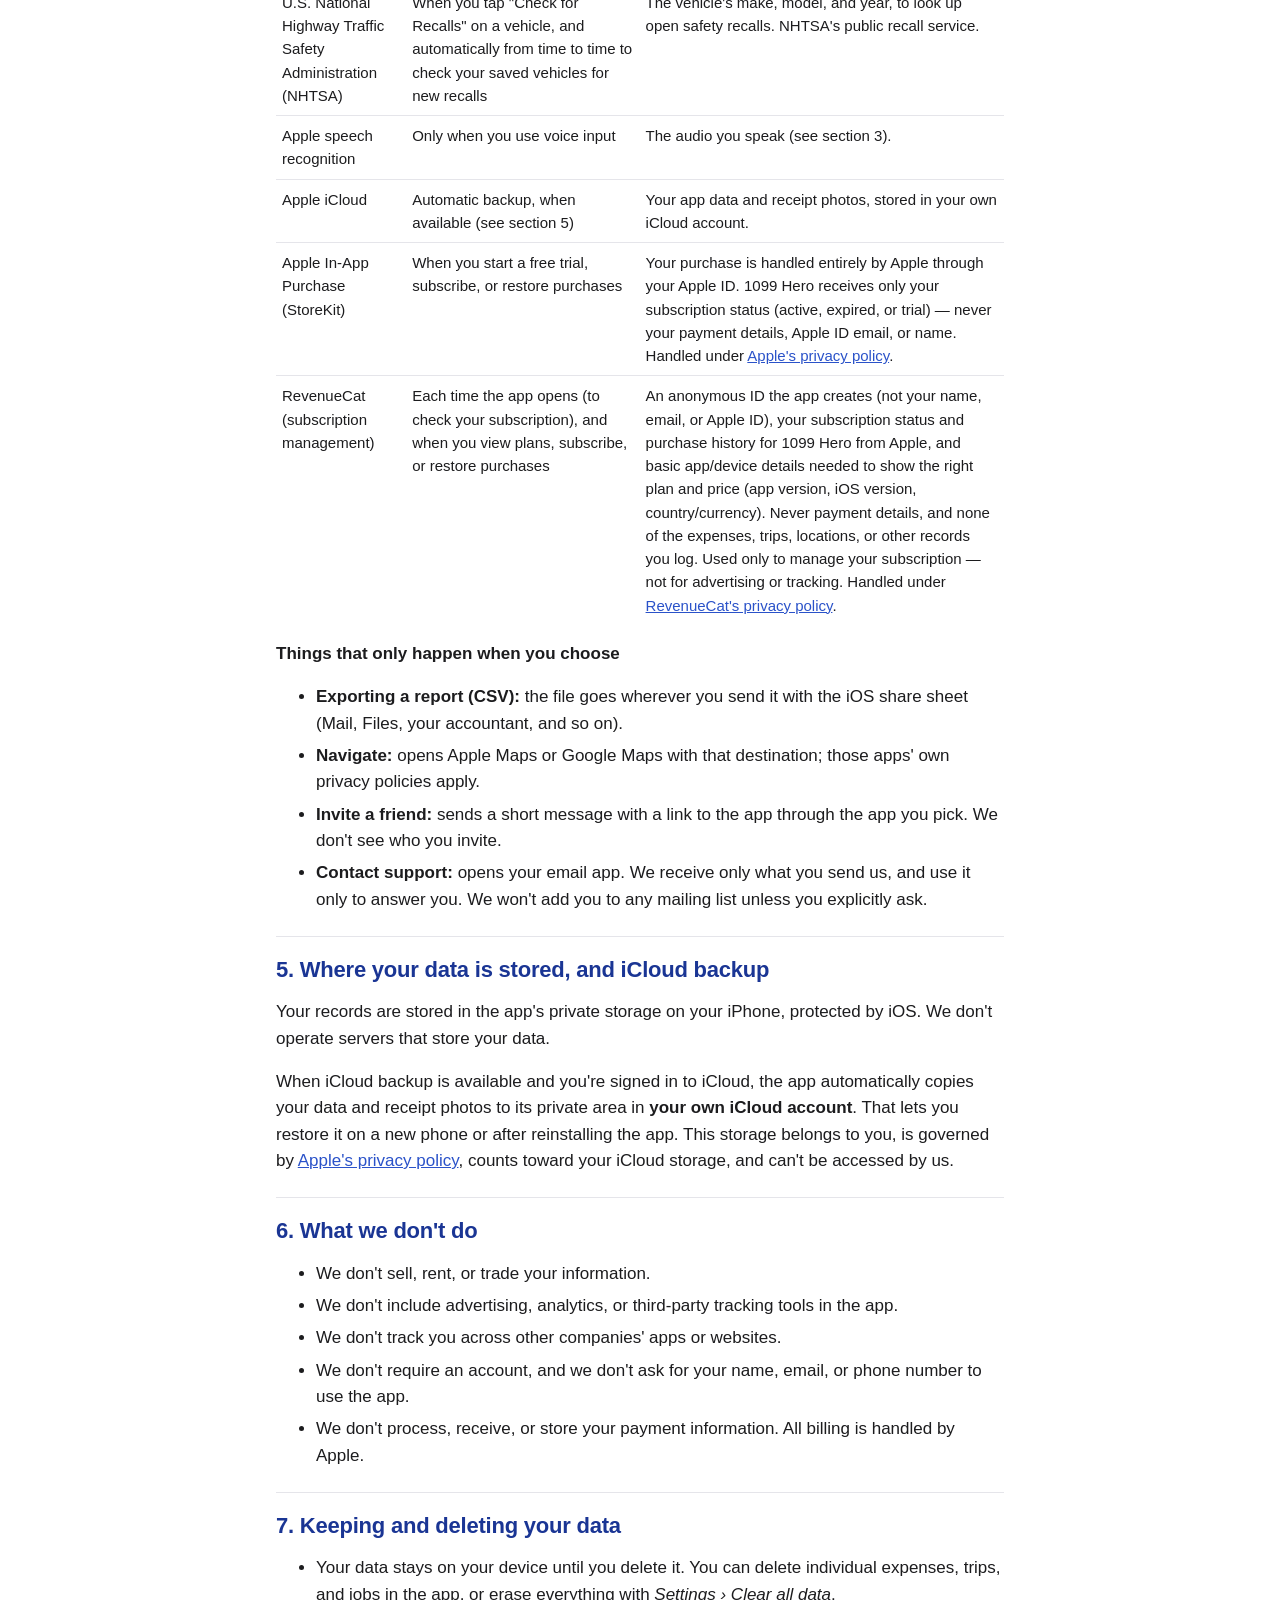
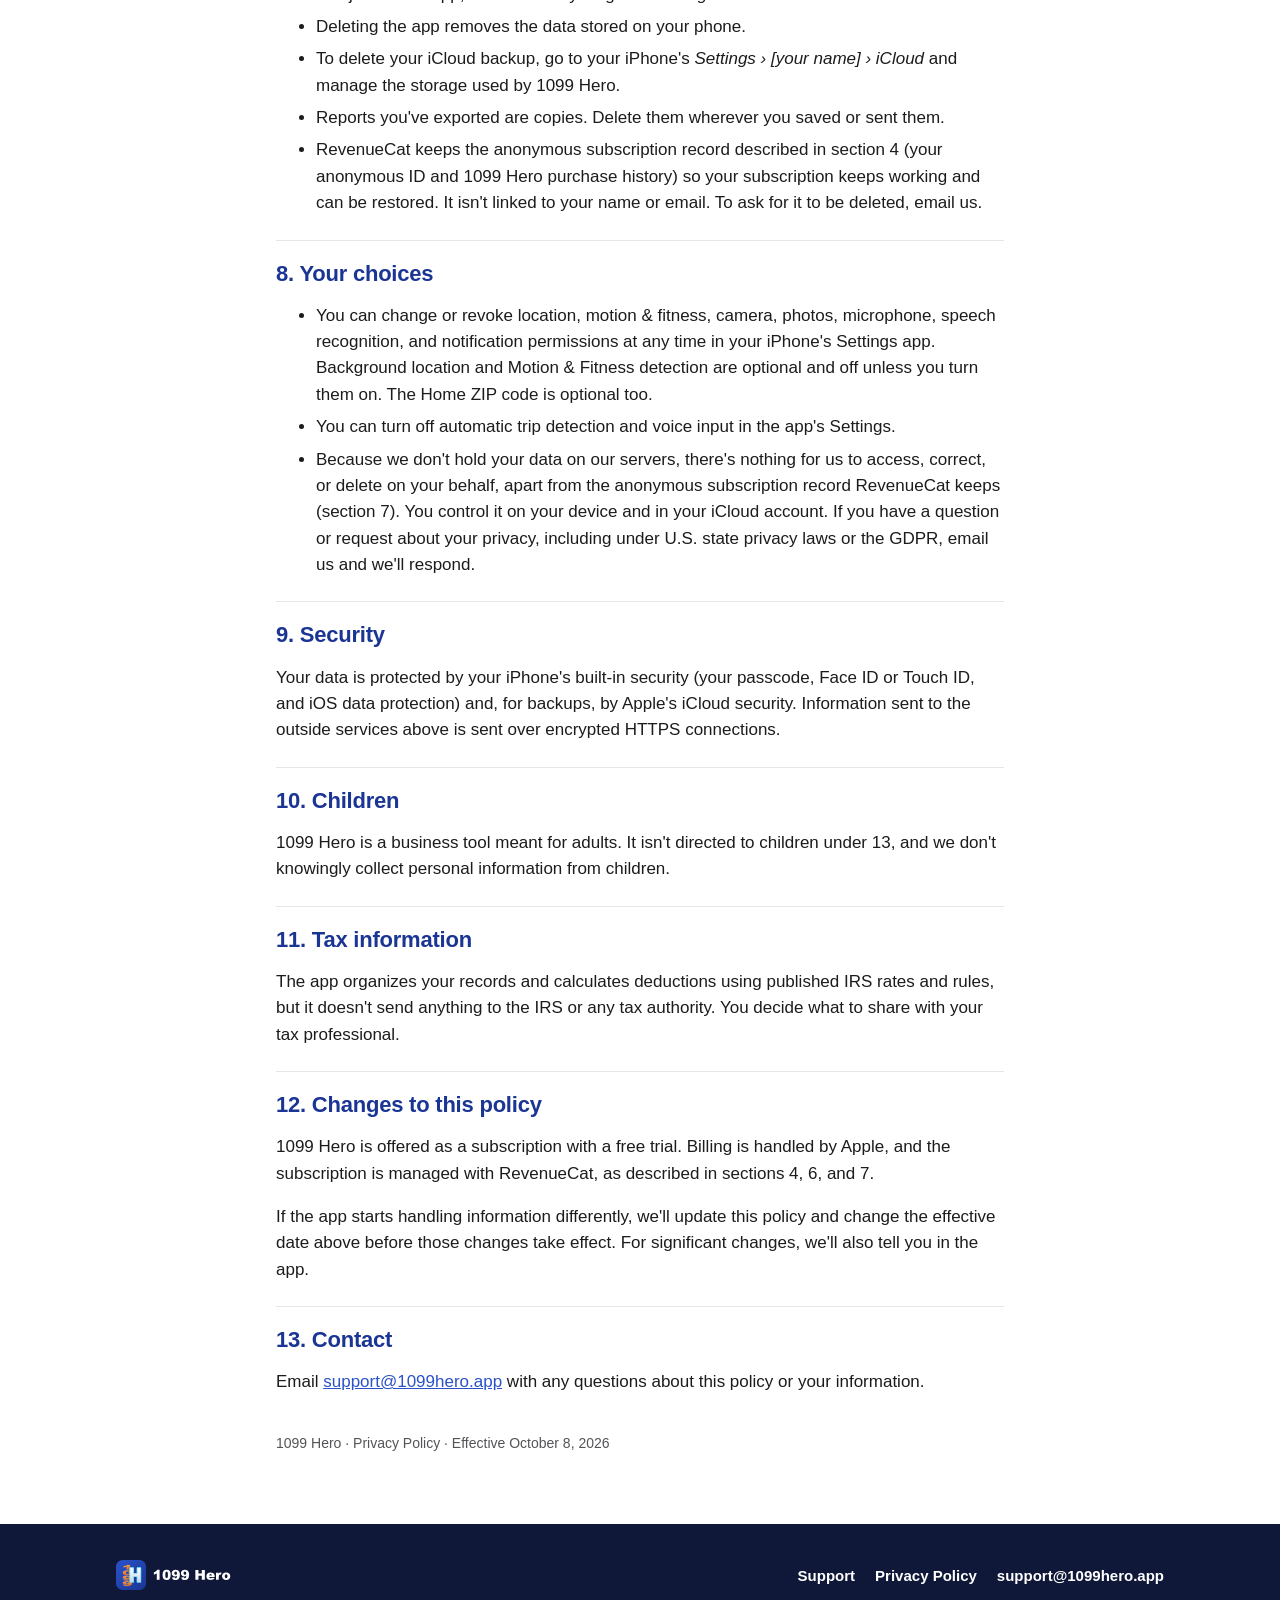
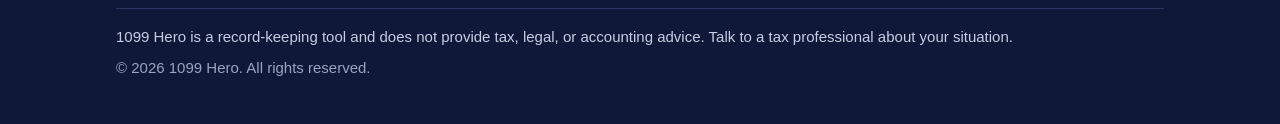
==== commit 0d21fc2e: "Privacy policy: Motion & Fitness detection, Background Tracking, dealer search (effective Oct 8, 202" ====
--- a/privacy/index.html
+++ b/privacy/index.html
@@ -38,7 +38,7 @@
   <div class="page-head">
     <div class="wrap">
       <h1>1099 Hero Privacy Policy</h1>
-      <p>Effective October 4, 2026 · Updated for the new name (1099 Hero), automatic recall checks, and trip street addresses</p>
+      <p>Effective October 8, 2026 · Updated for optional Motion &amp; Fitness detection, the Background Tracking setting, and finding dealers near you</p>
     </div>
   </div>
 
@@ -54,7 +54,7 @@
           <li>There's no account and no sign-up. Everything you log (expenses, receipt photos, trips, jobs, vehicles) is stored <strong>on your iPhone</strong>, and, if iCloud backup is on, in <strong>your own iCloud account</strong>. We don't run servers that store your data, and we can't see it.</li>
           <li>Your location is used <strong>only to detect and record your drives</strong> for your mileage log. It's never used for advertising, never sold, and never shared for tracking.</li>
           <li>Receipt photos are read <strong>on your phone</strong>. They aren't uploaded to us or to an outside text-recognition service.</li>
-          <li>A few features send limited information to outside services to work: address search (Google), vehicle recall checks (the U.S. NHTSA), maps and voice input (Apple), and subscription checks (RevenueCat). The details are below.</li>
+          <li>A few features send limited information to outside services to work: address search (Google), vehicle recall checks (the U.S. NHTSA), maps, dealer search, and voice input (Apple), and subscription checks (RevenueCat). The details are below.</li>
           <li>No ads, no analytics or tracking tools, no data sales.</li>
           <li>Subscriptions are billed through Apple's In-App Purchase system and managed with RevenueCat, which receives an anonymous ID and your subscription status each time the app opens — we never see or store your payment details.</li>
         </ul>
@@ -73,7 +73,8 @@
           <li><strong>Receipt photos</strong> you take or attach.</li>
           <li><strong>Trips:</strong> miles, dates and times, purpose, classification (Business/Personal and trip type), vehicle, the job they belong to, start/end addresses you enter, and the driven route for GPS-tracked trips.</li>
           <li><strong>Jobs:</strong> names, descriptions, job-site addresses, start and end dates, and estimated values.</li>
-          <li><strong>Vehicles:</strong> make, model, year, nickname, odometer readings, and maintenance intervals.</li>
+          <li><strong>Vehicles:</strong> make, model, year, nickname, odometer readings, maintenance intervals, and a dealer you choose to save for it.</li>
+      <li><strong>Home ZIP code</strong> (optional), used only to find dealers near you.</li>
           <li><strong>Saved places and frequent drives</strong> (such as "Home" or "Work").</li>
           <li><strong>App settings</strong> and preferences.</li>
         </ul>
@@ -83,15 +84,15 @@
       <section>
         <h2>3. Permissions the app asks for, and why</h2>
         <h3>Location</h3>
-        <p>The app uses your iPhone's location to detect when you start driving, measure the distance, and record the route for your mileage log. With "While Using the App" permission, this happens only while the app is open. If you turn on <em>Track while app is closed</em> in Settings and choose "Always", the app can also detect and log drives in the background. That's optional, and everything else works without it. Location data is stored on your device as part of your trip records. It isn't sent to us, and it's never used for advertising, sold, or used to track you outside of recording your drives.</p>
+        <p>The app uses your iPhone's location to detect when you start driving, measure the distance, and record the route for your mileage log. With "While Using the App" permission, this happens only while the app is open. If you turn on <em>Background Tracking</em> in Settings and choose "Always", the app can also detect and log drives in the background. That's optional, and everything else works without it. Location data is stored on your device as part of your trip records. It isn't sent to us, and it's never used for advertising, sold, or used to track you outside of recording your drives.</p>
         <h3>Camera and photos</h3>
         <p>Used to photograph receipts, or attach one from your library, as your record for the IRS. The app reads the amount and store name from the photo using Apple's on-device text recognition. The photo and its text stay on your phone.</p>
         <h3>Microphone and speech recognition (optional)</h3>
         <p>If you use voice input to speak an amount or description, the app uses Apple's speech recognition to turn it into text. Depending on your device and settings, Apple may process that audio on its servers under <a href="https://www.apple.com/legal/privacy/">Apple's privacy policy</a>. The app doesn't record, store, or receive the audio, only the resulting text you choose to keep. You can turn voice input off in the app's Settings.</p>
         <h3>Notifications</h3>
         <p>Used for reminders generated on your phone: recurring expenses that need an amount, oil-change and tire-rotation reminders, the end-of-year odometer reminder, safety recall alerts, the IRS-Ready Check reminder about entries that need details, and the "Still on this trip?" prompt. We don't send marketing notifications.</p>
-        <h3>Motion</h3>
-        <p>iOS may list a motion-and-fitness permission for the app because of the location library it uses. The app doesn't currently read motion data.</p>
+        <h3>Motion &amp; Fitness (optional)</h3>
+    <p>If you turn on <em>Motion &amp; Fitness detection</em> in the app's Settings and allow it when iOS asks, the app reads your iPhone's motion activity (for example, whether you're in a car, walking, or biking) to tell when you're driving. That way trips start sooner, and walks or bike rides aren't logged as drives. It's read on your phone only while the app is detecting a drive. It isn't stored, isn't sent to us or anyone else, and isn't used for anything else. It's off unless you turn it on, and you can turn it off anytime in the app's Settings or your iPhone's Settings.</p>
       </section>
     
       <section>
@@ -101,7 +102,7 @@
           <thead><tr><th>Service</th><th>When</th><th>What's sent</th></tr></thead>
           <tbody>
             <tr><td>Google Maps Platform (Places and Routes)</td><td>When you search for an address (for example, on Add Missed Trip, Saved Places, or a job site), and when the app estimates driving distance between two addresses</td><td>The address text you type, and the start and end locations of that one trip, to calculate the route. Handled under <a href="https://policies.google.com/privacy">Google's privacy policy</a>.</td></tr>
-            <tr><td>Apple Maps and Apple geocoding</td><td>When a trip map is shown, when a typed job address is converted to map coordinates, and when the app looks up the street addresses where a tracked trip started and ended (so your mileage log shows each trip's destination)</td><td>The map area being displayed, the address being looked up, or the start and end points of that one trip. Handled under Apple's privacy policy.</td></tr>
+            <tr><td>Apple Maps and Apple geocoding</td><td>When a trip map is shown, when a typed job address is converted to map coordinates, when the app looks up the street addresses where a tracked trip started and ended (so your mileage log shows each trip's destination), and when you look for dealers near you on a vehicle recall</td><td>The map area being displayed, the address being looked up, or the start and end points of that one trip. For dealer search: your vehicle's brand (for example, "Cadillac dealer") and the area to search around, which is your Home ZIP code, your Home place, the area where you usually drive (worked out on your phone), where you are now (only if you've already allowed location), or a city or ZIP you type. That's the same as searching in the Maps app. Handled under Apple's privacy policy.</td></tr>
             <tr><td>U.S. National Highway Traffic Safety Administration (NHTSA)</td><td>When you tap "Check for Recalls" on a vehicle, and automatically from time to time to check your saved vehicles for new recalls</td><td>The vehicle's make, model, and year, to look up open safety recalls. NHTSA's public recall service.</td></tr>
             <tr><td>Apple speech recognition</td><td>Only when you use voice input</td><td>The audio you speak (see section 3).</td></tr>
             <tr><td>Apple iCloud</td><td>Automatic backup, when available (see section 5)</td><td>Your app data and receipt photos, stored in your own iCloud account.</td></tr>
@@ -149,7 +150,7 @@
       <section>
         <h2>8. Your choices</h2>
         <ul>
-          <li>You can change or revoke location, camera, photos, microphone, speech recognition, and notification permissions at any time in your iPhone's Settings app. Background location is optional and off unless you turn it on.</li>
+          <li>You can change or revoke location, motion &amp; fitness, camera, photos, microphone, speech recognition, and notification permissions at any time in your iPhone's Settings app. Background location and Motion &amp; Fitness detection are optional and off unless you turn them on. The Home ZIP code is optional too.</li>
           <li>You can turn off automatic trip detection and voice input in the app's Settings.</li>
           <li>Because we don't hold your data on our servers, there's nothing for us to access, correct, or delete on your behalf, apart from the anonymous subscription record RevenueCat keeps (section 7). You control it on your device and in your iCloud account. If you have a question or request about your privacy, including under U.S. state privacy laws or the GDPR, email us and we'll respond.</li>
         </ul>
@@ -181,7 +182,7 @@
         <p>Email <a href="mailto:support@1099hero.app">support@1099hero.app</a> with any questions about this policy or your information.</p>
       </section>
 
-      <p class="small">1099 Hero · Privacy Policy · Effective October 4, 2026</p>
+      <p class="small">1099 Hero · Privacy Policy · Effective October 8, 2026</p>
     
     </div>
   </section>
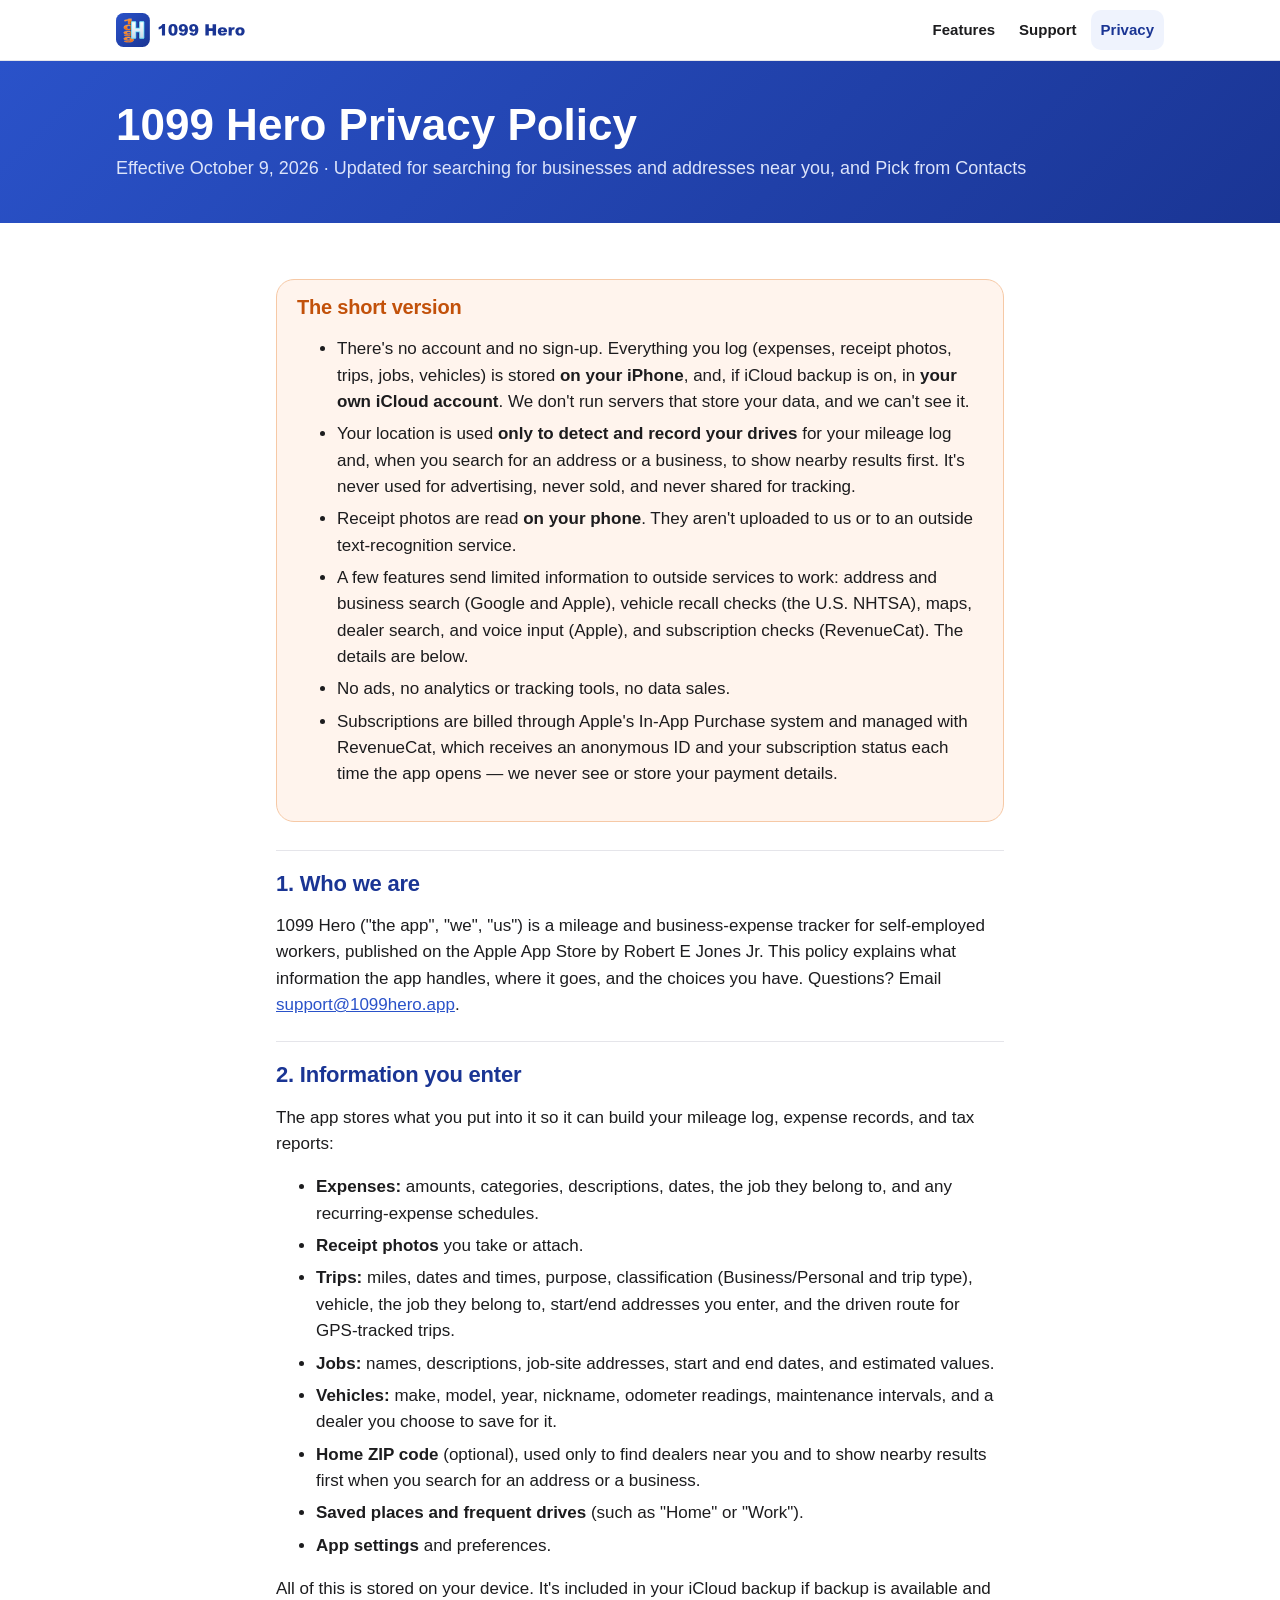
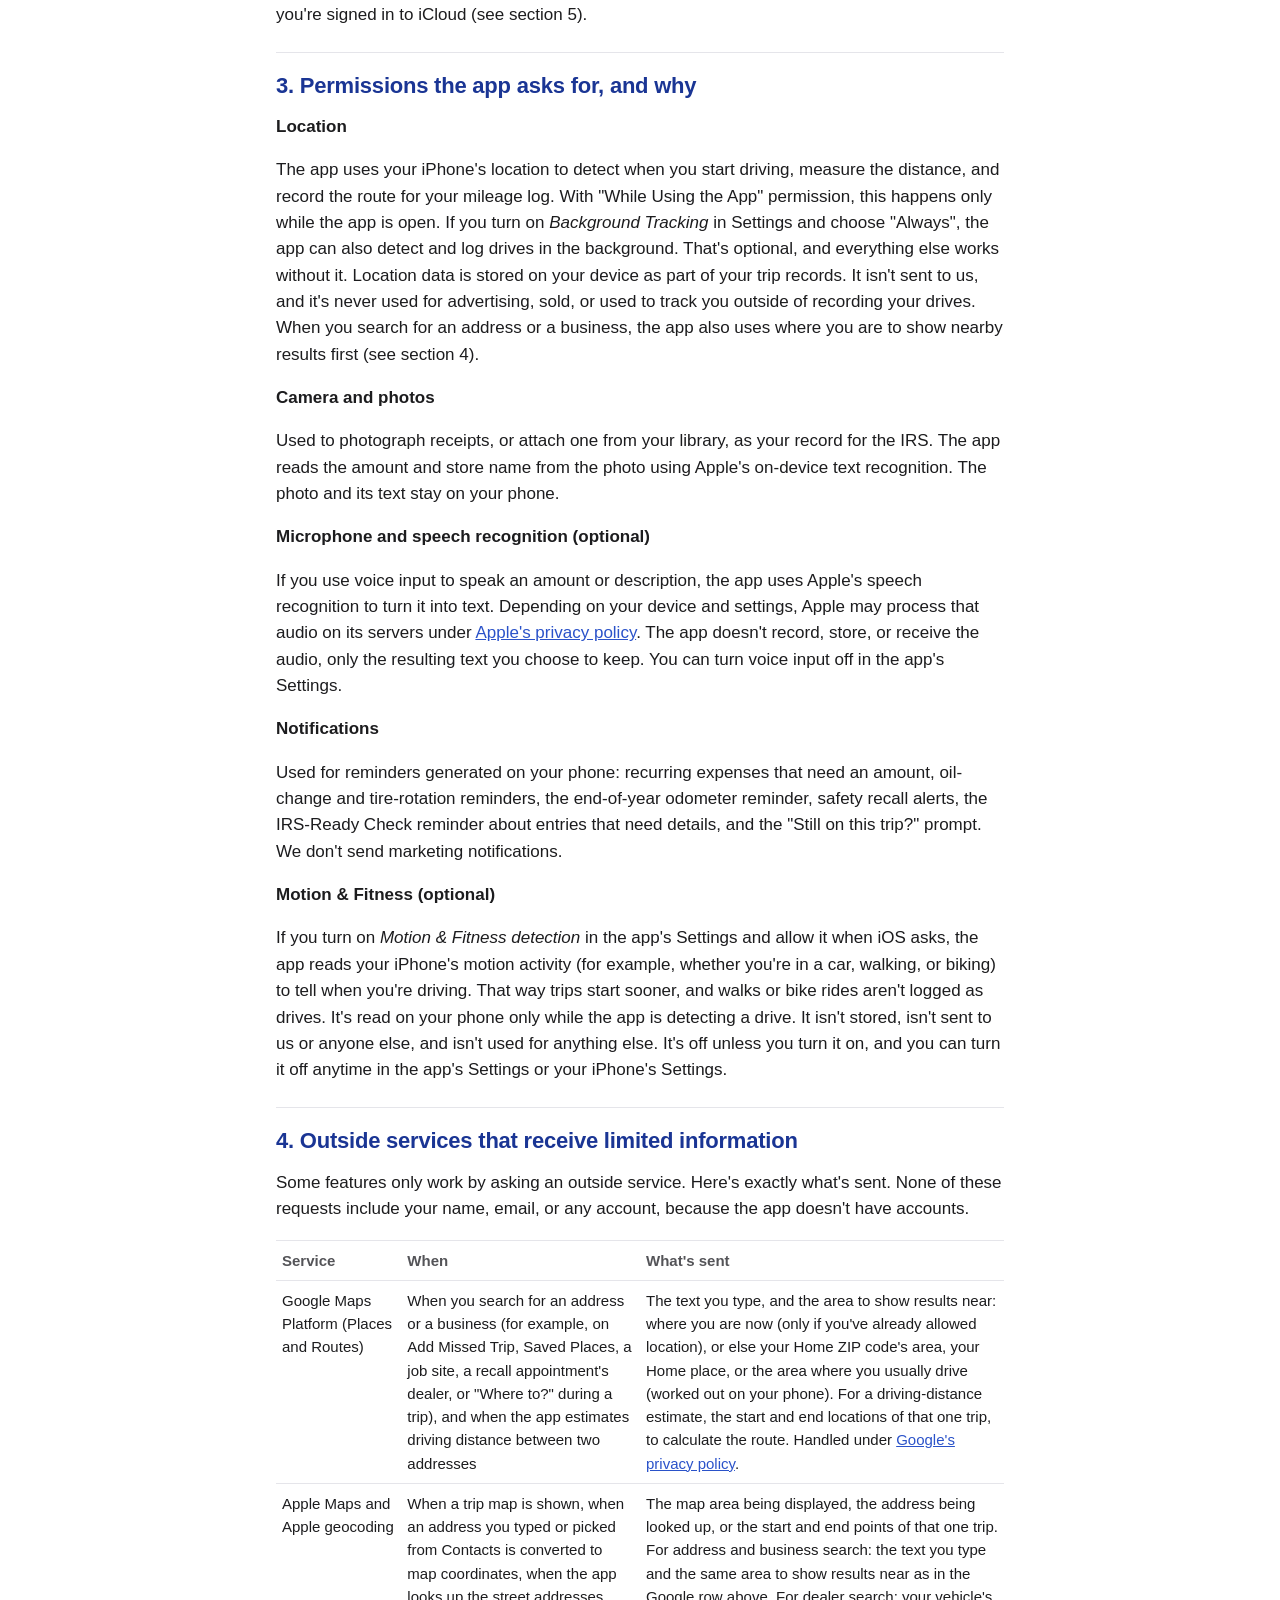
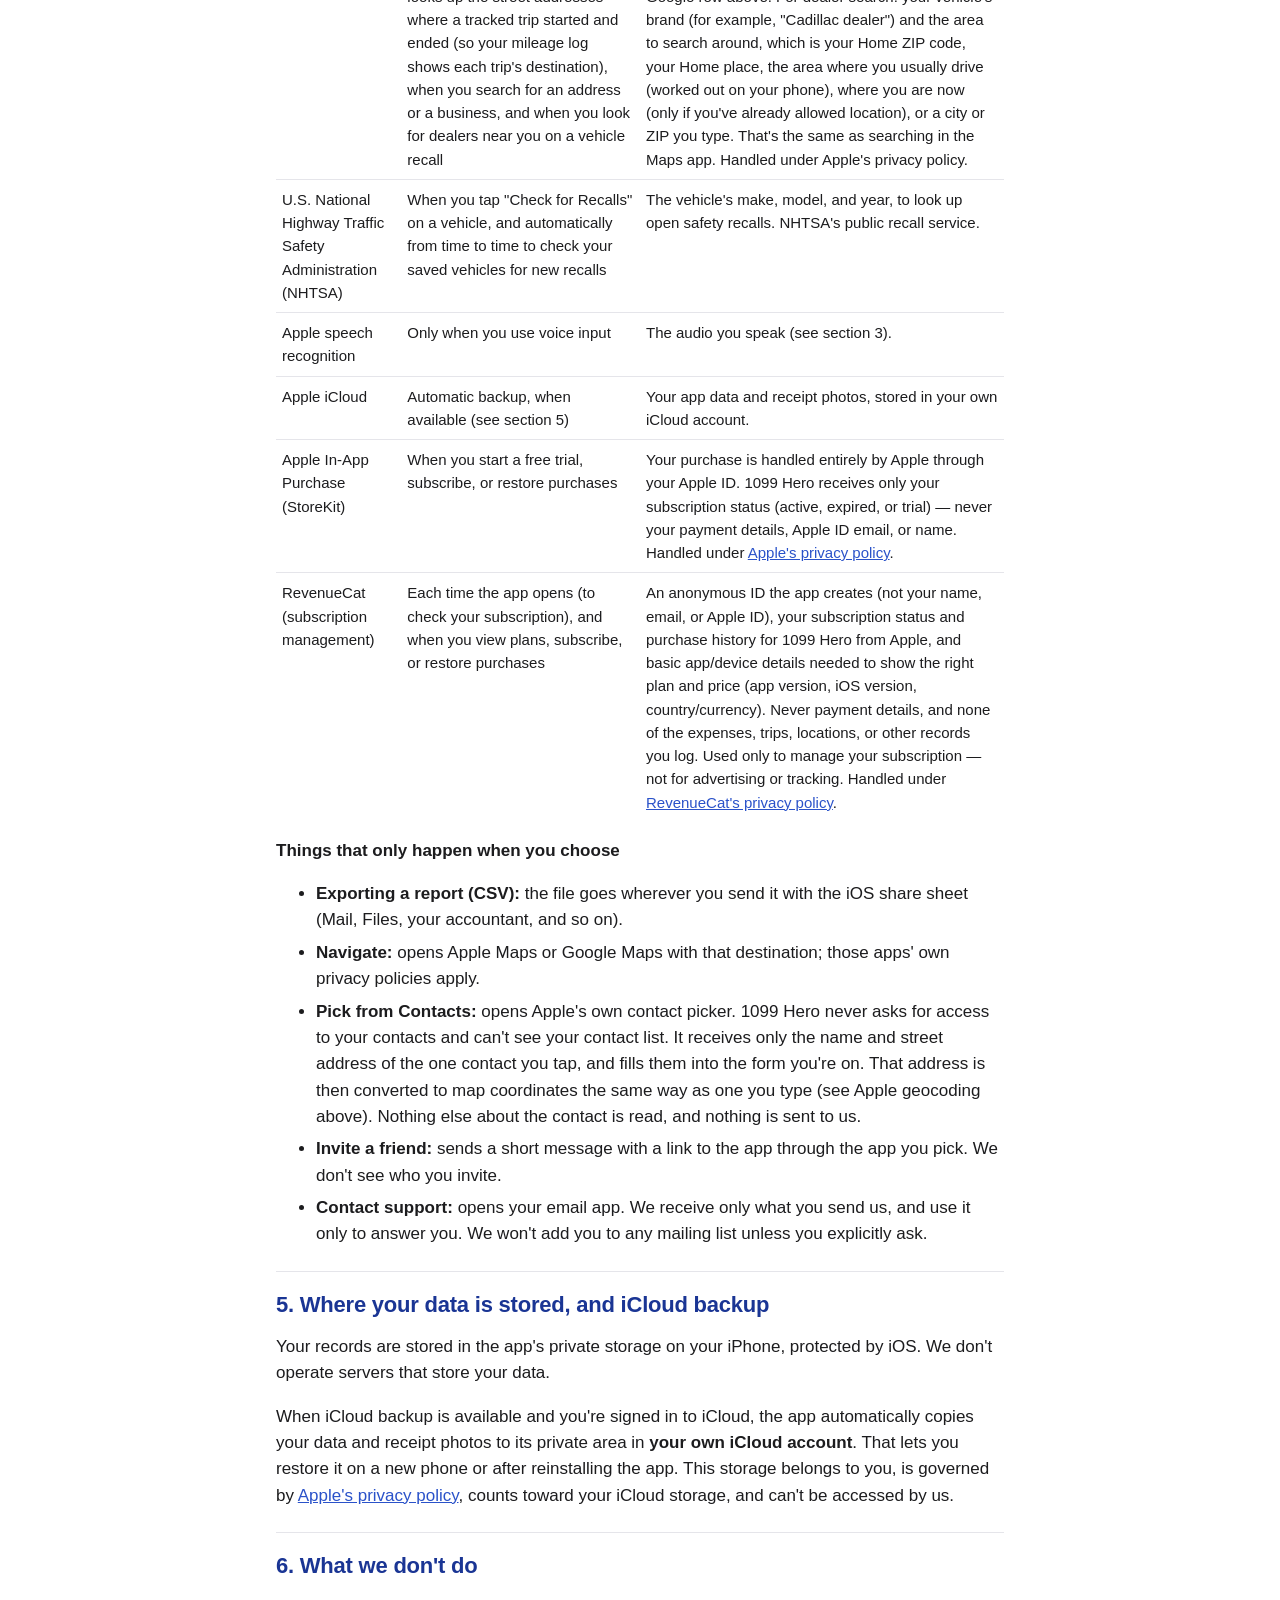
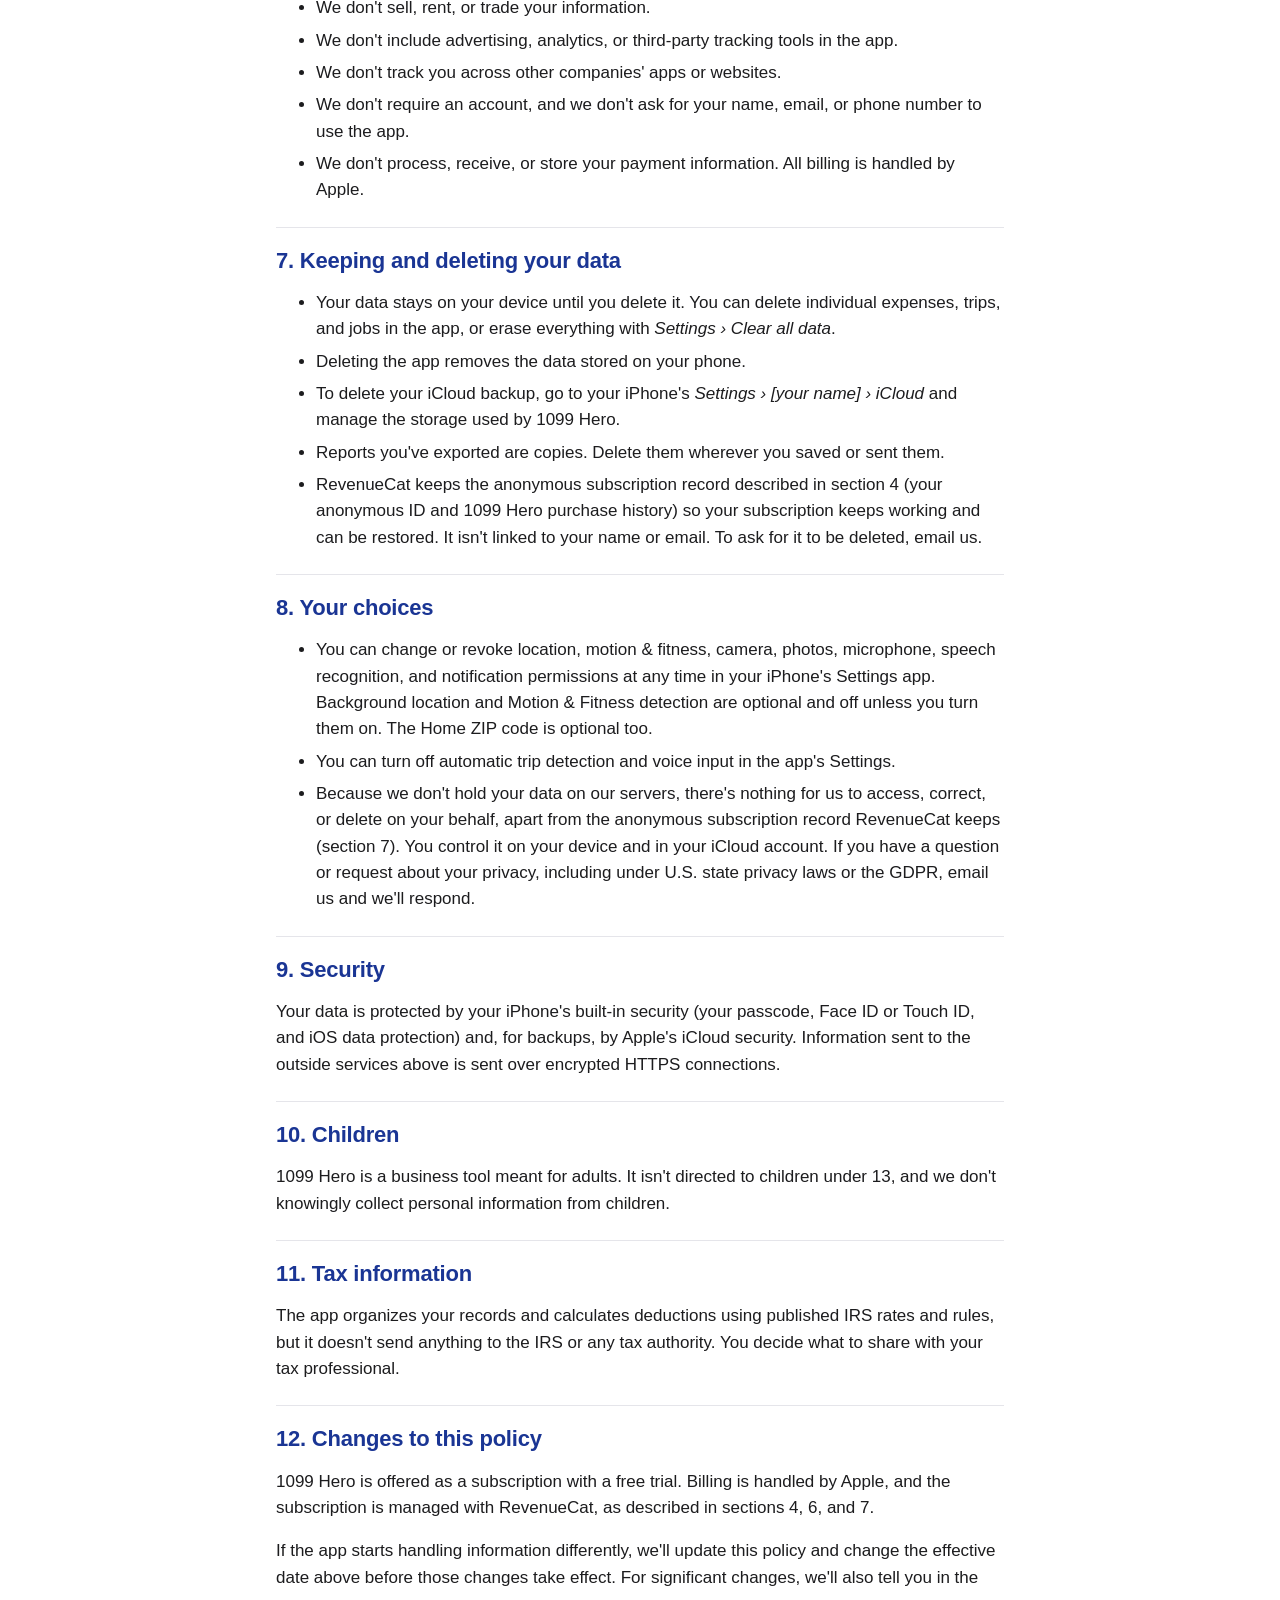
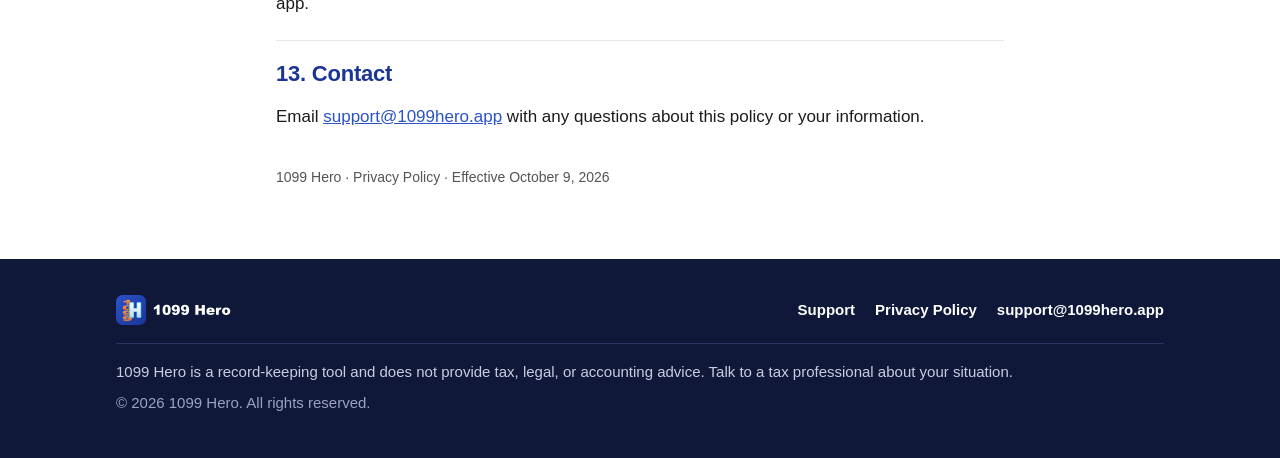
==== commit 51706dec: "Privacy policy: business and address search near you, Pick from Contacts (effective Oct 9, 2026) Co-" ====
--- a/privacy/index.html
+++ b/privacy/index.html
@@ -38,7 +38,7 @@
   <div class="page-head">
     <div class="wrap">
       <h1>1099 Hero Privacy Policy</h1>
-      <p>Effective October 8, 2026 · Updated for optional Motion &amp; Fitness detection, the Background Tracking setting, and finding dealers near you</p>
+      <p>Effective October 9, 2026 · Updated for searching for businesses and addresses near you, and Pick from Contacts</p>
     </div>
   </div>
 
@@ -52,9 +52,9 @@
         <h2>The short version</h2>
         <ul>
           <li>There's no account and no sign-up. Everything you log (expenses, receipt photos, trips, jobs, vehicles) is stored <strong>on your iPhone</strong>, and, if iCloud backup is on, in <strong>your own iCloud account</strong>. We don't run servers that store your data, and we can't see it.</li>
-          <li>Your location is used <strong>only to detect and record your drives</strong> for your mileage log. It's never used for advertising, never sold, and never shared for tracking.</li>
+          <li>Your location is used <strong>only to detect and record your drives</strong> for your mileage log and, when you search for an address or a business, to show nearby results first. It's never used for advertising, never sold, and never shared for tracking.</li>
           <li>Receipt photos are read <strong>on your phone</strong>. They aren't uploaded to us or to an outside text-recognition service.</li>
-          <li>A few features send limited information to outside services to work: address search (Google), vehicle recall checks (the U.S. NHTSA), maps, dealer search, and voice input (Apple), and subscription checks (RevenueCat). The details are below.</li>
+          <li>A few features send limited information to outside services to work: address and business search (Google and Apple), vehicle recall checks (the U.S. NHTSA), maps, dealer search, and voice input (Apple), and subscription checks (RevenueCat). The details are below.</li>
           <li>No ads, no analytics or tracking tools, no data sales.</li>
           <li>Subscriptions are billed through Apple's In-App Purchase system and managed with RevenueCat, which receives an anonymous ID and your subscription status each time the app opens — we never see or store your payment details.</li>
         </ul>
@@ -74,7 +74,7 @@
           <li><strong>Trips:</strong> miles, dates and times, purpose, classification (Business/Personal and trip type), vehicle, the job they belong to, start/end addresses you enter, and the driven route for GPS-tracked trips.</li>
           <li><strong>Jobs:</strong> names, descriptions, job-site addresses, start and end dates, and estimated values.</li>
           <li><strong>Vehicles:</strong> make, model, year, nickname, odometer readings, maintenance intervals, and a dealer you choose to save for it.</li>
-      <li><strong>Home ZIP code</strong> (optional), used only to find dealers near you.</li>
+      <li><strong>Home ZIP code</strong> (optional), used only to find dealers near you and to show nearby results first when you search for an address or a business.</li>
           <li><strong>Saved places and frequent drives</strong> (such as "Home" or "Work").</li>
           <li><strong>App settings</strong> and preferences.</li>
         </ul>
@@ -84,7 +84,7 @@
       <section>
         <h2>3. Permissions the app asks for, and why</h2>
         <h3>Location</h3>
-        <p>The app uses your iPhone's location to detect when you start driving, measure the distance, and record the route for your mileage log. With "While Using the App" permission, this happens only while the app is open. If you turn on <em>Background Tracking</em> in Settings and choose "Always", the app can also detect and log drives in the background. That's optional, and everything else works without it. Location data is stored on your device as part of your trip records. It isn't sent to us, and it's never used for advertising, sold, or used to track you outside of recording your drives.</p>
+        <p>The app uses your iPhone's location to detect when you start driving, measure the distance, and record the route for your mileage log. With "While Using the App" permission, this happens only while the app is open. If you turn on <em>Background Tracking</em> in Settings and choose "Always", the app can also detect and log drives in the background. That's optional, and everything else works without it. Location data is stored on your device as part of your trip records. It isn't sent to us, and it's never used for advertising, sold, or used to track you outside of recording your drives. When you search for an address or a business, the app also uses where you are to show nearby results first (see section 4).</p>
         <h3>Camera and photos</h3>
         <p>Used to photograph receipts, or attach one from your library, as your record for the IRS. The app reads the amount and store name from the photo using Apple's on-device text recognition. The photo and its text stay on your phone.</p>
         <h3>Microphone and speech recognition (optional)</h3>
@@ -101,8 +101,8 @@
         <table>
           <thead><tr><th>Service</th><th>When</th><th>What's sent</th></tr></thead>
           <tbody>
-            <tr><td>Google Maps Platform (Places and Routes)</td><td>When you search for an address (for example, on Add Missed Trip, Saved Places, or a job site), and when the app estimates driving distance between two addresses</td><td>The address text you type, and the start and end locations of that one trip, to calculate the route. Handled under <a href="https://policies.google.com/privacy">Google's privacy policy</a>.</td></tr>
-            <tr><td>Apple Maps and Apple geocoding</td><td>When a trip map is shown, when a typed job address is converted to map coordinates, when the app looks up the street addresses where a tracked trip started and ended (so your mileage log shows each trip's destination), and when you look for dealers near you on a vehicle recall</td><td>The map area being displayed, the address being looked up, or the start and end points of that one trip. For dealer search: your vehicle's brand (for example, "Cadillac dealer") and the area to search around, which is your Home ZIP code, your Home place, the area where you usually drive (worked out on your phone), where you are now (only if you've already allowed location), or a city or ZIP you type. That's the same as searching in the Maps app. Handled under Apple's privacy policy.</td></tr>
+            <tr><td>Google Maps Platform (Places and Routes)</td><td>When you search for an address or a business (for example, on Add Missed Trip, Saved Places, a job site, a recall appointment's dealer, or "Where to?" during a trip), and when the app estimates driving distance between two addresses</td><td>The text you type, and the area to show results near: where you are now (only if you've already allowed location), or else your Home ZIP code's area, your Home place, or the area where you usually drive (worked out on your phone). For a driving-distance estimate, the start and end locations of that one trip, to calculate the route. Handled under <a href="https://policies.google.com/privacy">Google's privacy policy</a>.</td></tr>
+            <tr><td>Apple Maps and Apple geocoding</td><td>When a trip map is shown, when an address you typed or picked from Contacts is converted to map coordinates, when the app looks up the street addresses where a tracked trip started and ended (so your mileage log shows each trip's destination), when you search for an address or a business, and when you look for dealers near you on a vehicle recall</td><td>The map area being displayed, the address being looked up, or the start and end points of that one trip. For address and business search: the text you type and the same area to show results near as in the Google row above. For dealer search: your vehicle's brand (for example, "Cadillac dealer") and the area to search around, which is your Home ZIP code, your Home place, the area where you usually drive (worked out on your phone), where you are now (only if you've already allowed location), or a city or ZIP you type. That's the same as searching in the Maps app. Handled under Apple's privacy policy.</td></tr>
             <tr><td>U.S. National Highway Traffic Safety Administration (NHTSA)</td><td>When you tap "Check for Recalls" on a vehicle, and automatically from time to time to check your saved vehicles for new recalls</td><td>The vehicle's make, model, and year, to look up open safety recalls. NHTSA's public recall service.</td></tr>
             <tr><td>Apple speech recognition</td><td>Only when you use voice input</td><td>The audio you speak (see section 3).</td></tr>
             <tr><td>Apple iCloud</td><td>Automatic backup, when available (see section 5)</td><td>Your app data and receipt photos, stored in your own iCloud account.</td></tr>
@@ -114,6 +114,7 @@
         <ul>
           <li><strong>Exporting a report (CSV):</strong> the file goes wherever you send it with the iOS share sheet (Mail, Files, your accountant, and so on).</li>
           <li><strong>Navigate:</strong> opens Apple Maps or Google Maps with that destination; those apps' own privacy policies apply.</li>
+          <li><strong>Pick from Contacts:</strong> opens Apple's own contact picker. 1099 Hero never asks for access to your contacts and can't see your contact list. It receives only the name and street address of the one contact you tap, and fills them into the form you're on. That address is then converted to map coordinates the same way as one you type (see Apple geocoding above). Nothing else about the contact is read, and nothing is sent to us.</li>
           <li><strong>Invite a friend:</strong> sends a short message with a link to the app through the app you pick. We don't see who you invite.</li>
           <li><strong>Contact support:</strong> opens your email app. We receive only what you send us, and use it only to answer you. We won't add you to any mailing list unless you explicitly ask.</li>
         </ul>
@@ -182,7 +183,7 @@
         <p>Email <a href="mailto:support@1099hero.app">support@1099hero.app</a> with any questions about this policy or your information.</p>
       </section>
 
-      <p class="small">1099 Hero · Privacy Policy · Effective October 8, 2026</p>
+      <p class="small">1099 Hero · Privacy Policy · Effective October 9, 2026</p>
     
     </div>
   </section>
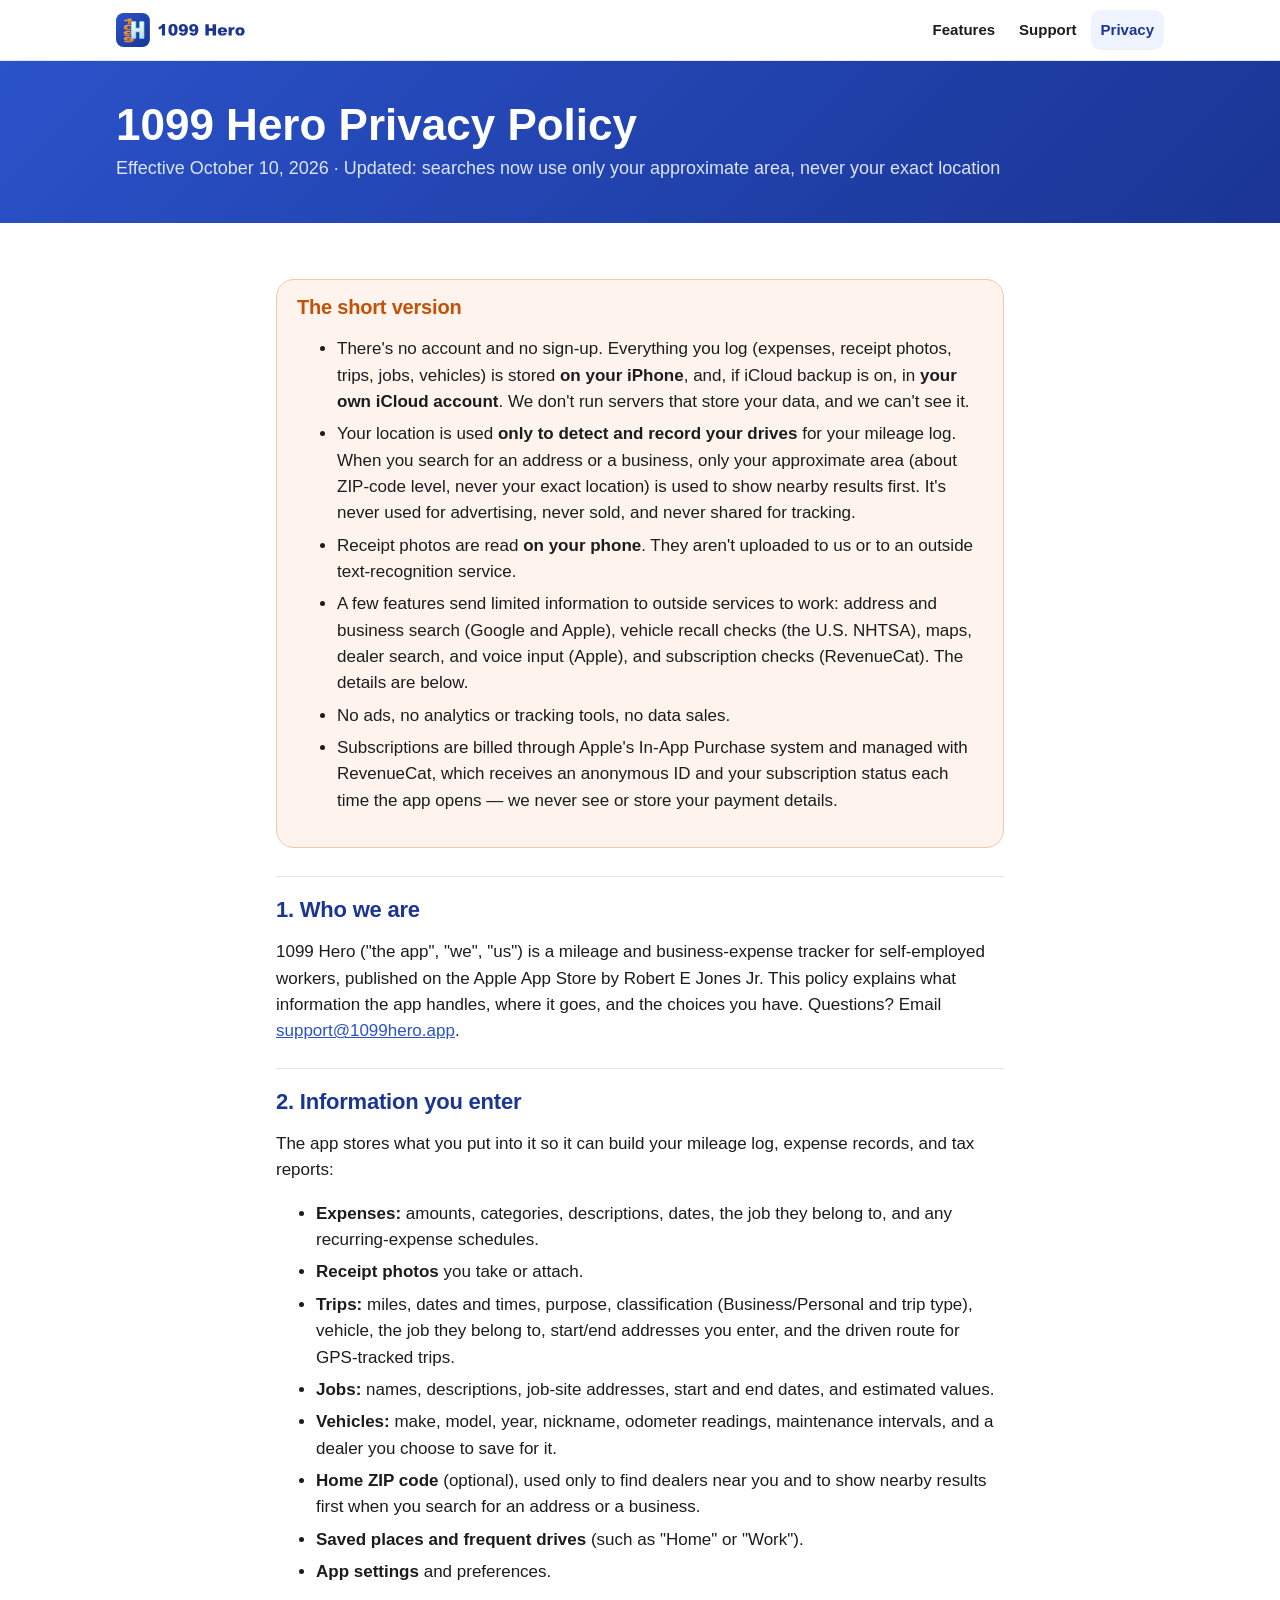
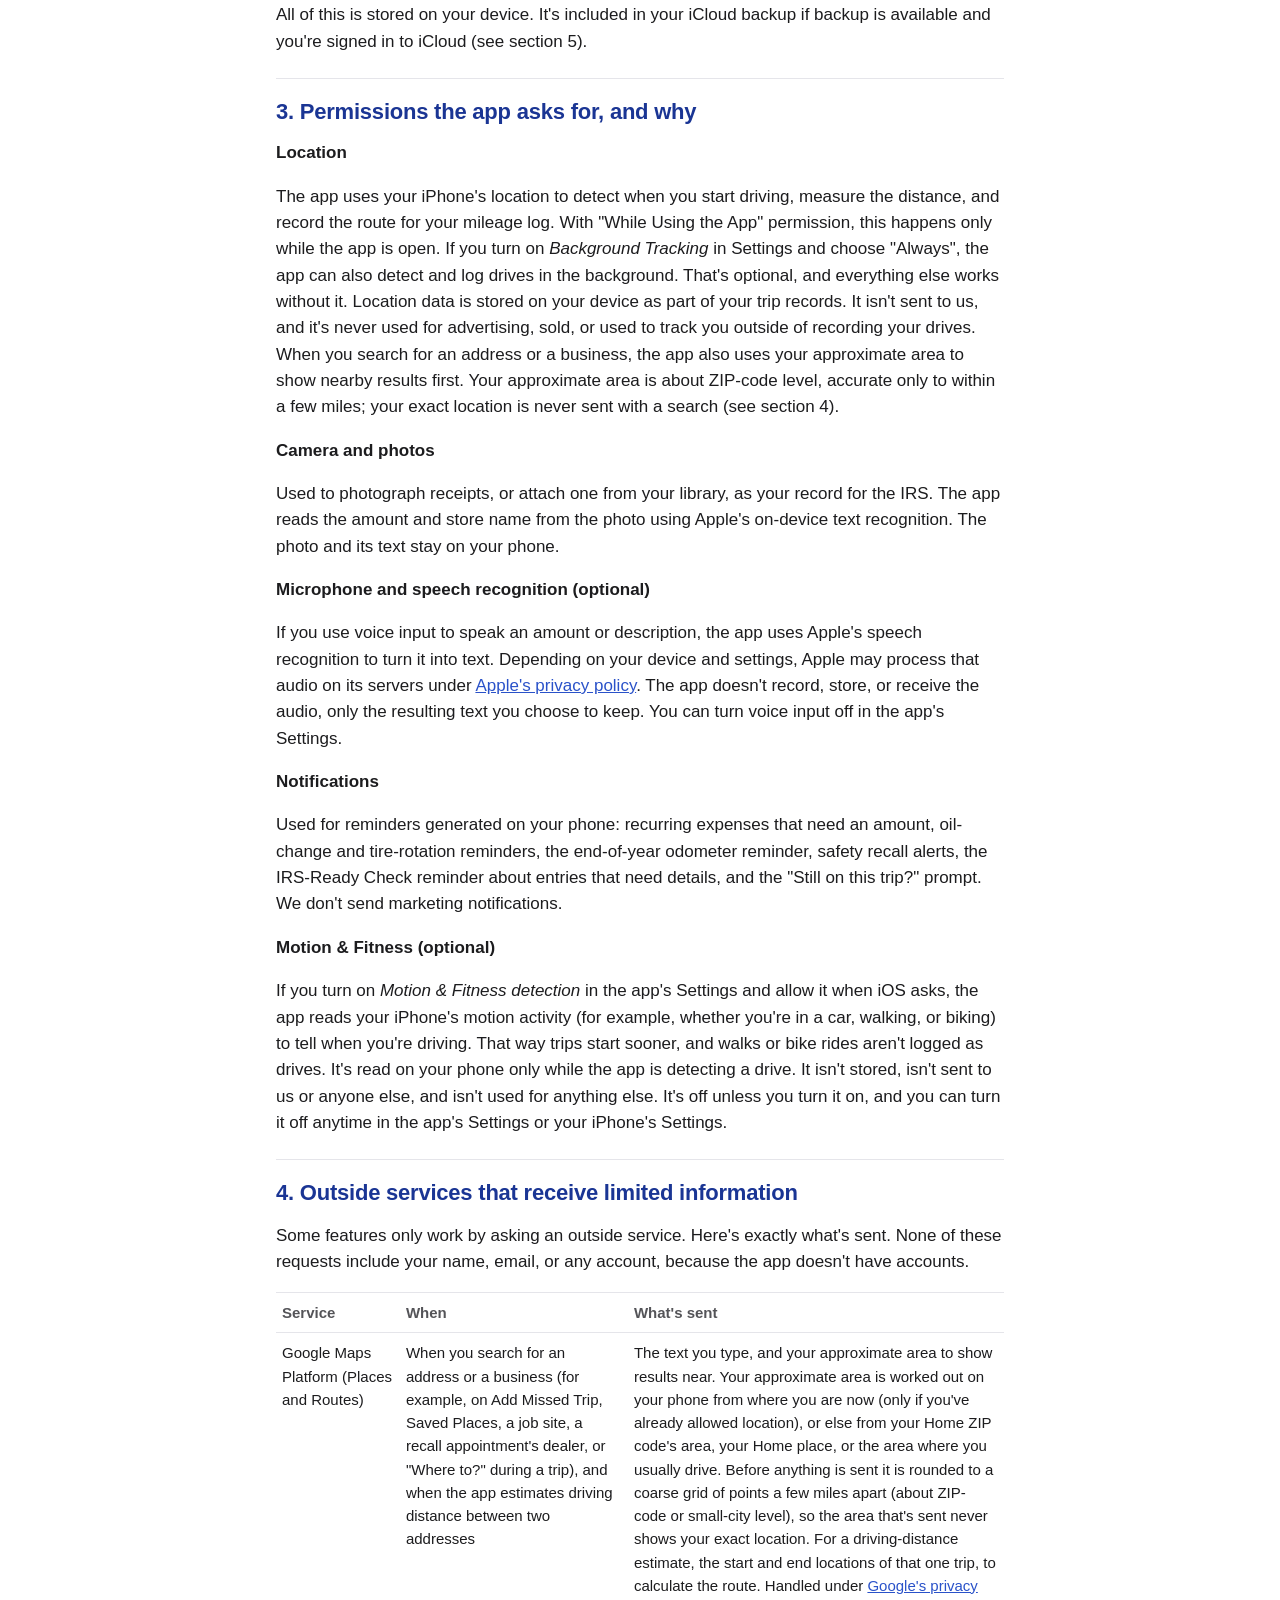
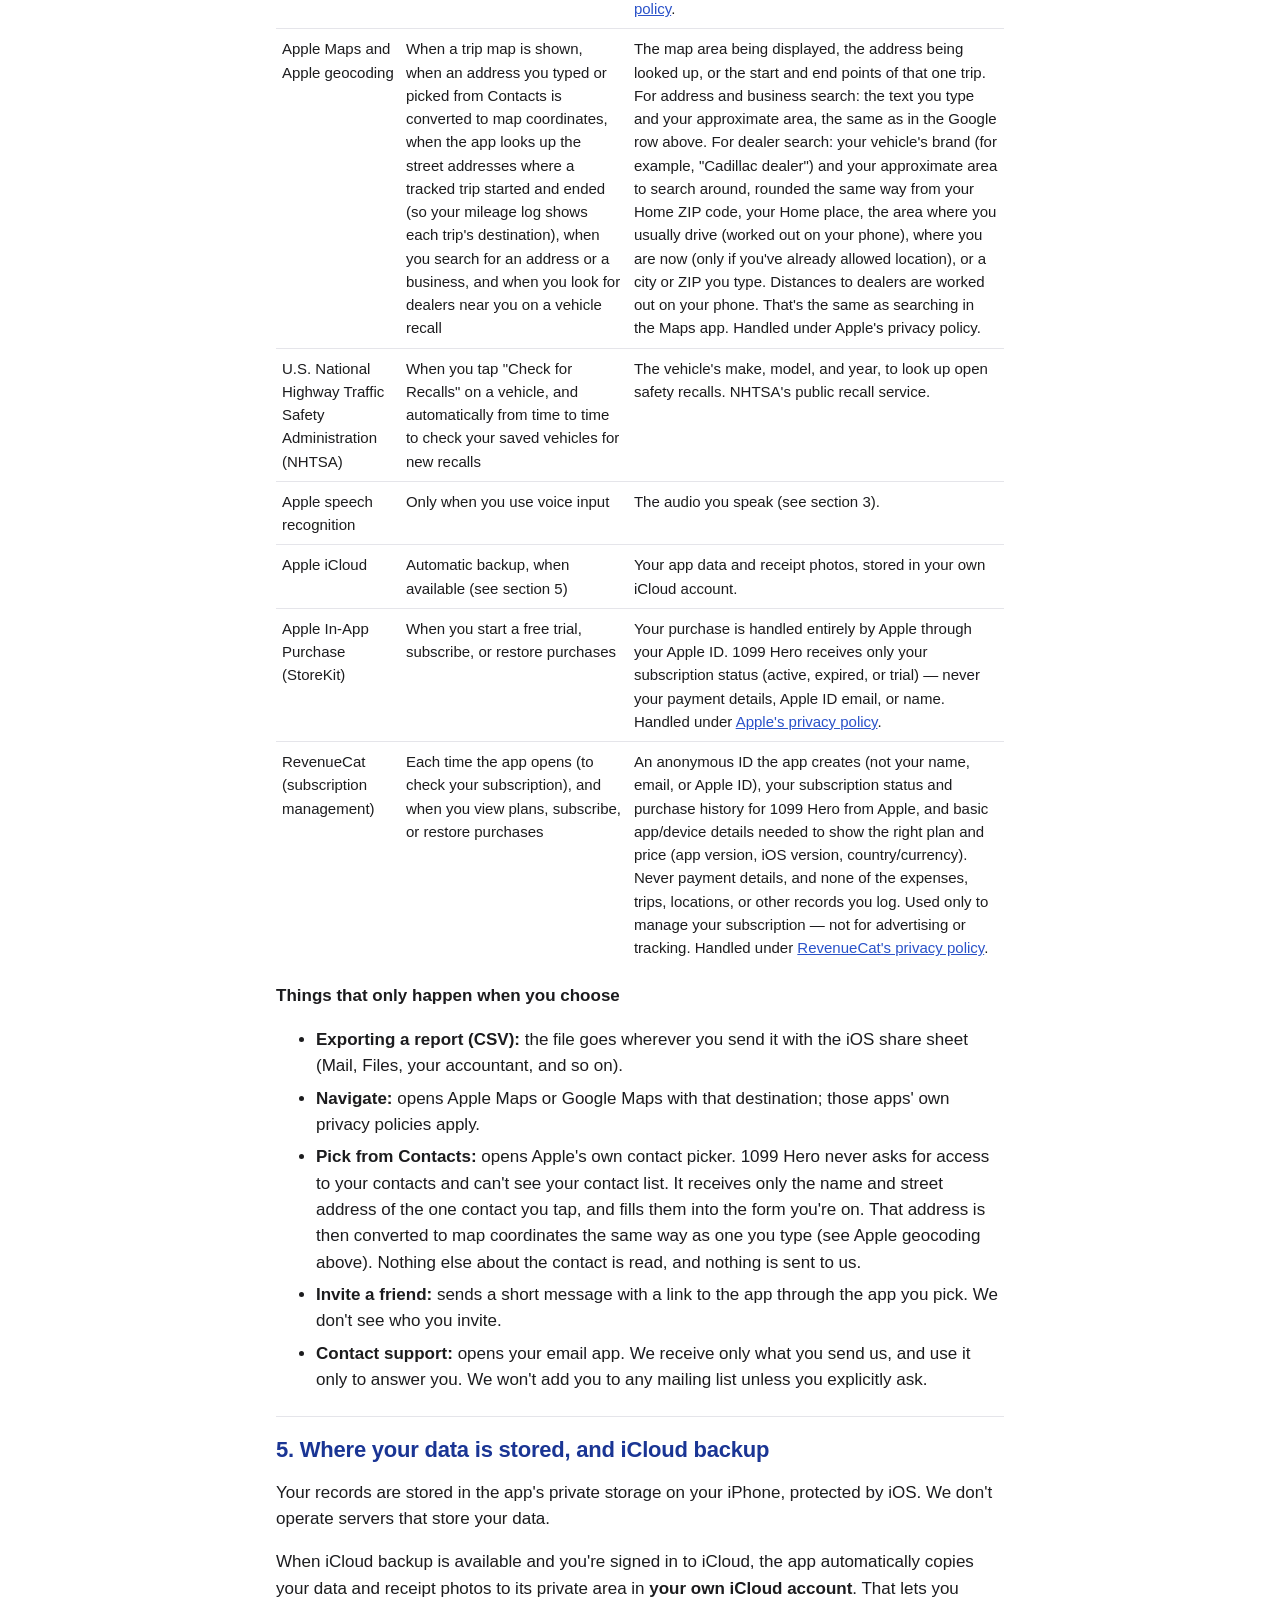
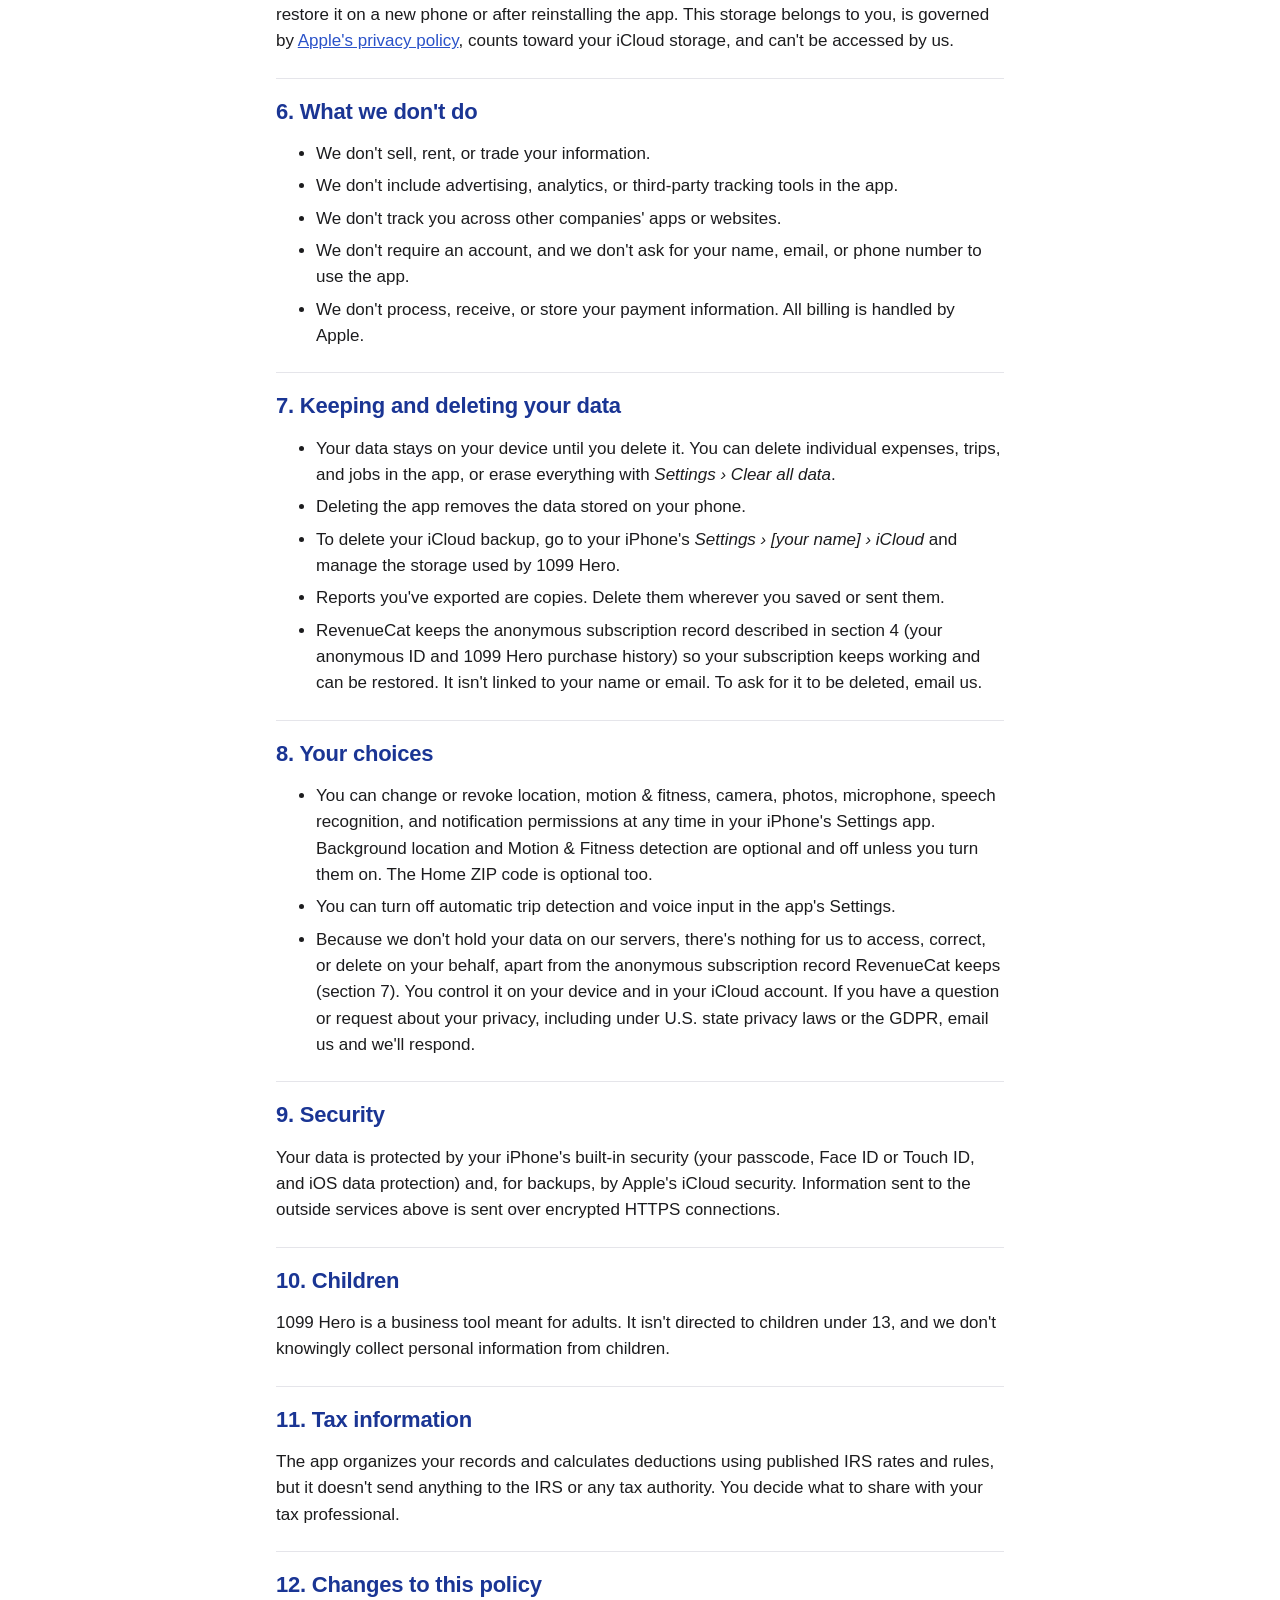
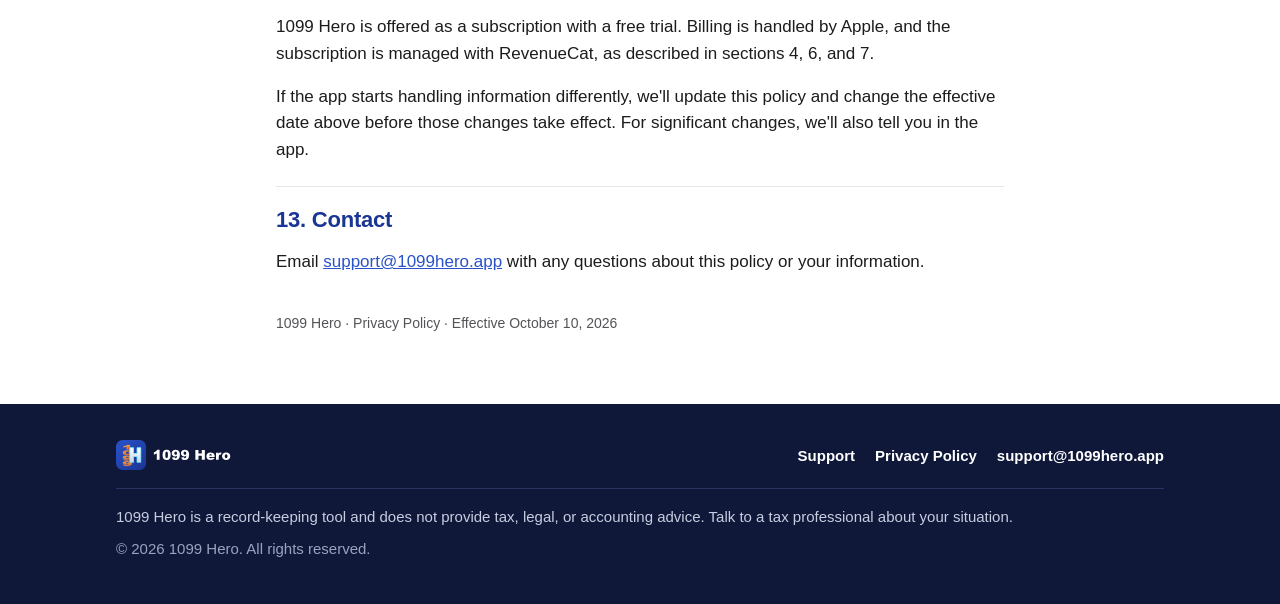
==== commit 355882b6: "Privacy policy: searches send only your approximate area, never your exact location (effective Oct 1" ====
--- a/privacy/index.html
+++ b/privacy/index.html
@@ -38,7 +38,7 @@
   <div class="page-head">
     <div class="wrap">
       <h1>1099 Hero Privacy Policy</h1>
-      <p>Effective October 9, 2026 · Updated for searching for businesses and addresses near you, and Pick from Contacts</p>
+      <p>Effective October 10, 2026 · Updated: searches now use only your approximate area, never your exact location</p>
     </div>
   </div>
 
@@ -52,7 +52,7 @@
         <h2>The short version</h2>
         <ul>
           <li>There's no account and no sign-up. Everything you log (expenses, receipt photos, trips, jobs, vehicles) is stored <strong>on your iPhone</strong>, and, if iCloud backup is on, in <strong>your own iCloud account</strong>. We don't run servers that store your data, and we can't see it.</li>
-          <li>Your location is used <strong>only to detect and record your drives</strong> for your mileage log and, when you search for an address or a business, to show nearby results first. It's never used for advertising, never sold, and never shared for tracking.</li>
+          <li>Your location is used <strong>only to detect and record your drives</strong> for your mileage log. When you search for an address or a business, only your approximate area (about ZIP-code level, never your exact location) is used to show nearby results first. It's never used for advertising, never sold, and never shared for tracking.</li>
           <li>Receipt photos are read <strong>on your phone</strong>. They aren't uploaded to us or to an outside text-recognition service.</li>
           <li>A few features send limited information to outside services to work: address and business search (Google and Apple), vehicle recall checks (the U.S. NHTSA), maps, dealer search, and voice input (Apple), and subscription checks (RevenueCat). The details are below.</li>
           <li>No ads, no analytics or tracking tools, no data sales.</li>
@@ -84,7 +84,7 @@
       <section>
         <h2>3. Permissions the app asks for, and why</h2>
         <h3>Location</h3>
-        <p>The app uses your iPhone's location to detect when you start driving, measure the distance, and record the route for your mileage log. With "While Using the App" permission, this happens only while the app is open. If you turn on <em>Background Tracking</em> in Settings and choose "Always", the app can also detect and log drives in the background. That's optional, and everything else works without it. Location data is stored on your device as part of your trip records. It isn't sent to us, and it's never used for advertising, sold, or used to track you outside of recording your drives. When you search for an address or a business, the app also uses where you are to show nearby results first (see section 4).</p>
+        <p>The app uses your iPhone's location to detect when you start driving, measure the distance, and record the route for your mileage log. With "While Using the App" permission, this happens only while the app is open. If you turn on <em>Background Tracking</em> in Settings and choose "Always", the app can also detect and log drives in the background. That's optional, and everything else works without it. Location data is stored on your device as part of your trip records. It isn't sent to us, and it's never used for advertising, sold, or used to track you outside of recording your drives. When you search for an address or a business, the app also uses your approximate area to show nearby results first. Your approximate area is about ZIP-code level, accurate only to within a few miles; your exact location is never sent with a search (see section 4).</p>
         <h3>Camera and photos</h3>
         <p>Used to photograph receipts, or attach one from your library, as your record for the IRS. The app reads the amount and store name from the photo using Apple's on-device text recognition. The photo and its text stay on your phone.</p>
         <h3>Microphone and speech recognition (optional)</h3>
@@ -101,8 +101,8 @@
         <table>
           <thead><tr><th>Service</th><th>When</th><th>What's sent</th></tr></thead>
           <tbody>
-            <tr><td>Google Maps Platform (Places and Routes)</td><td>When you search for an address or a business (for example, on Add Missed Trip, Saved Places, a job site, a recall appointment's dealer, or "Where to?" during a trip), and when the app estimates driving distance between two addresses</td><td>The text you type, and the area to show results near: where you are now (only if you've already allowed location), or else your Home ZIP code's area, your Home place, or the area where you usually drive (worked out on your phone). For a driving-distance estimate, the start and end locations of that one trip, to calculate the route. Handled under <a href="https://policies.google.com/privacy">Google's privacy policy</a>.</td></tr>
-            <tr><td>Apple Maps and Apple geocoding</td><td>When a trip map is shown, when an address you typed or picked from Contacts is converted to map coordinates, when the app looks up the street addresses where a tracked trip started and ended (so your mileage log shows each trip's destination), when you search for an address or a business, and when you look for dealers near you on a vehicle recall</td><td>The map area being displayed, the address being looked up, or the start and end points of that one trip. For address and business search: the text you type and the same area to show results near as in the Google row above. For dealer search: your vehicle's brand (for example, "Cadillac dealer") and the area to search around, which is your Home ZIP code, your Home place, the area where you usually drive (worked out on your phone), where you are now (only if you've already allowed location), or a city or ZIP you type. That's the same as searching in the Maps app. Handled under Apple's privacy policy.</td></tr>
+            <tr><td>Google Maps Platform (Places and Routes)</td><td>When you search for an address or a business (for example, on Add Missed Trip, Saved Places, a job site, a recall appointment's dealer, or "Where to?" during a trip), and when the app estimates driving distance between two addresses</td><td>The text you type, and your approximate area to show results near. Your approximate area is worked out on your phone from where you are now (only if you've already allowed location), or else from your Home ZIP code's area, your Home place, or the area where you usually drive. Before anything is sent it is rounded to a coarse grid of points a few miles apart (about ZIP-code or small-city level), so the area that's sent never shows your exact location. For a driving-distance estimate, the start and end locations of that one trip, to calculate the route. Handled under <a href="https://policies.google.com/privacy">Google's privacy policy</a>.</td></tr>
+            <tr><td>Apple Maps and Apple geocoding</td><td>When a trip map is shown, when an address you typed or picked from Contacts is converted to map coordinates, when the app looks up the street addresses where a tracked trip started and ended (so your mileage log shows each trip's destination), when you search for an address or a business, and when you look for dealers near you on a vehicle recall</td><td>The map area being displayed, the address being looked up, or the start and end points of that one trip. For address and business search: the text you type and your approximate area, the same as in the Google row above. For dealer search: your vehicle's brand (for example, "Cadillac dealer") and your approximate area to search around, rounded the same way from your Home ZIP code, your Home place, the area where you usually drive (worked out on your phone), where you are now (only if you've already allowed location), or a city or ZIP you type. Distances to dealers are worked out on your phone. That's the same as searching in the Maps app. Handled under Apple's privacy policy.</td></tr>
             <tr><td>U.S. National Highway Traffic Safety Administration (NHTSA)</td><td>When you tap "Check for Recalls" on a vehicle, and automatically from time to time to check your saved vehicles for new recalls</td><td>The vehicle's make, model, and year, to look up open safety recalls. NHTSA's public recall service.</td></tr>
             <tr><td>Apple speech recognition</td><td>Only when you use voice input</td><td>The audio you speak (see section 3).</td></tr>
             <tr><td>Apple iCloud</td><td>Automatic backup, when available (see section 5)</td><td>Your app data and receipt photos, stored in your own iCloud account.</td></tr>
@@ -183,7 +183,7 @@
         <p>Email <a href="mailto:support@1099hero.app">support@1099hero.app</a> with any questions about this policy or your information.</p>
       </section>
 
-      <p class="small">1099 Hero · Privacy Policy · Effective October 9, 2026</p>
+      <p class="small">1099 Hero · Privacy Policy · Effective October 10, 2026</p>
     
     </div>
   </section>
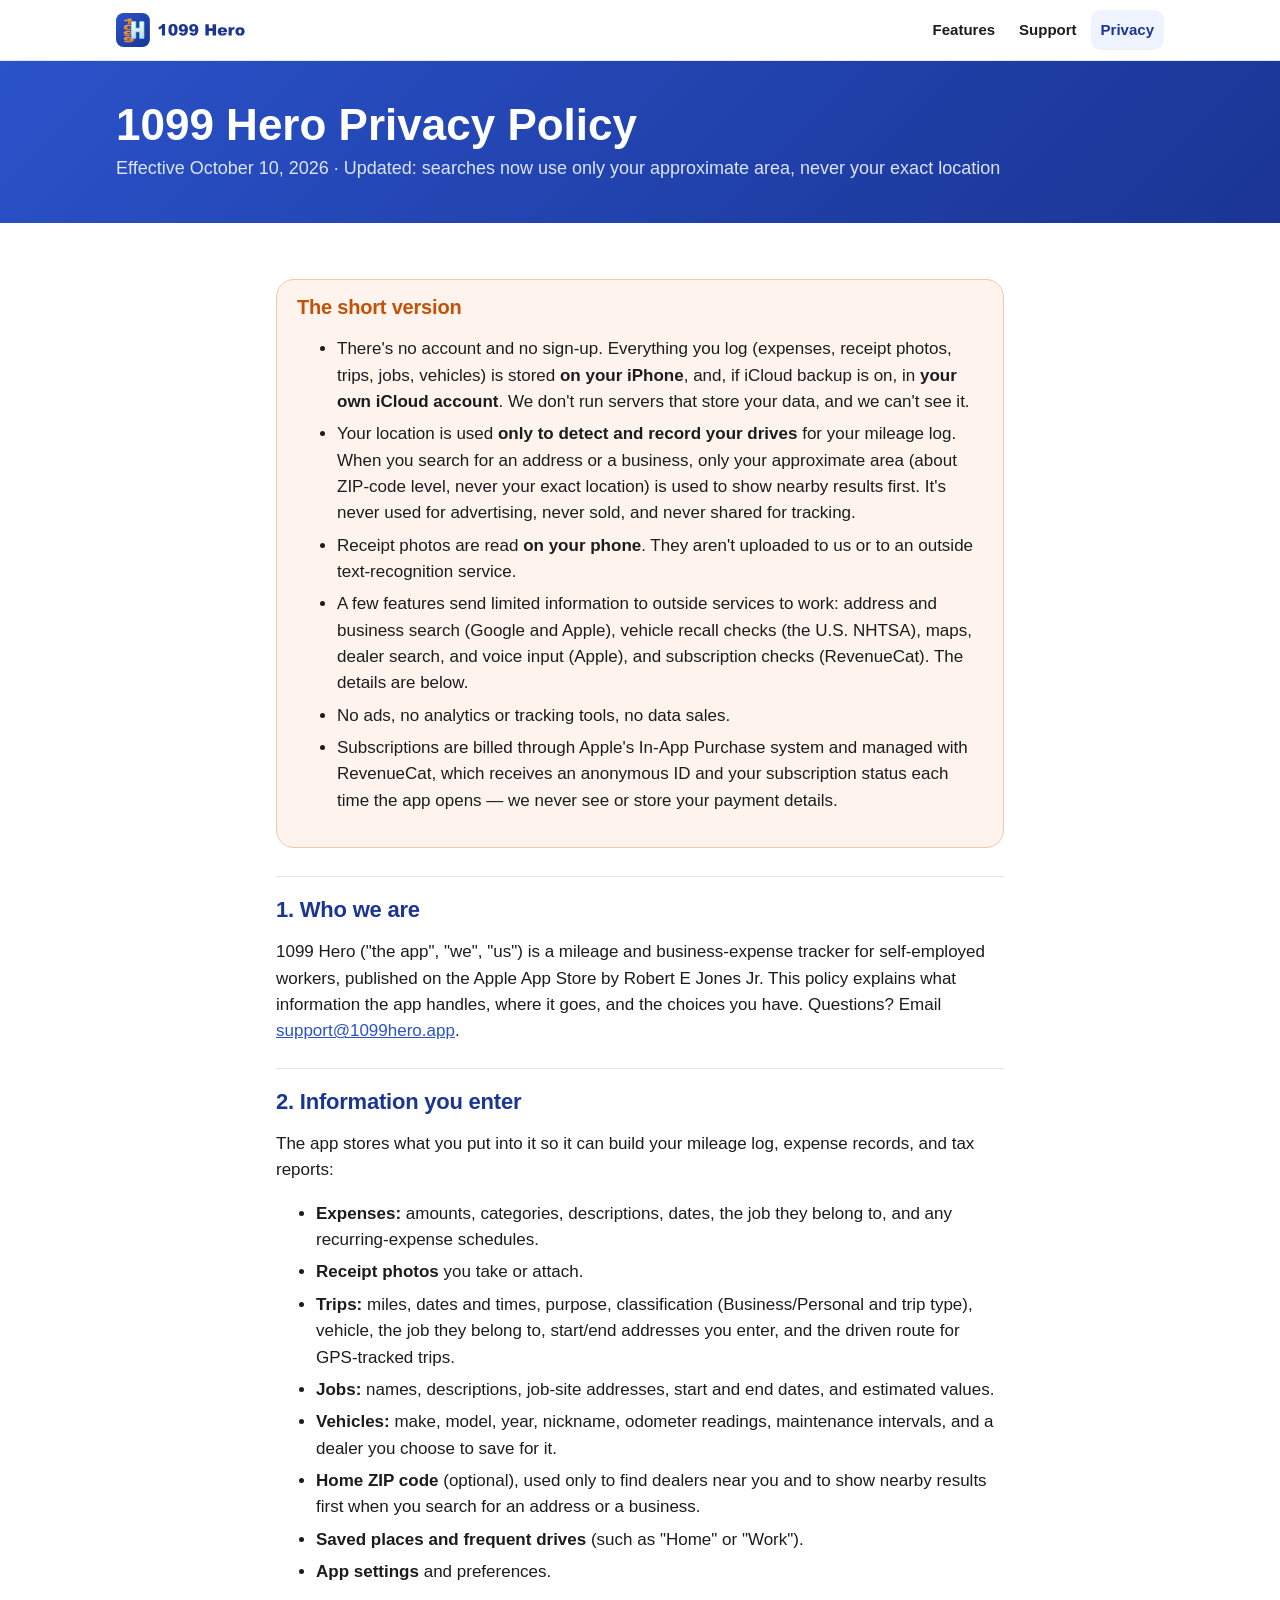
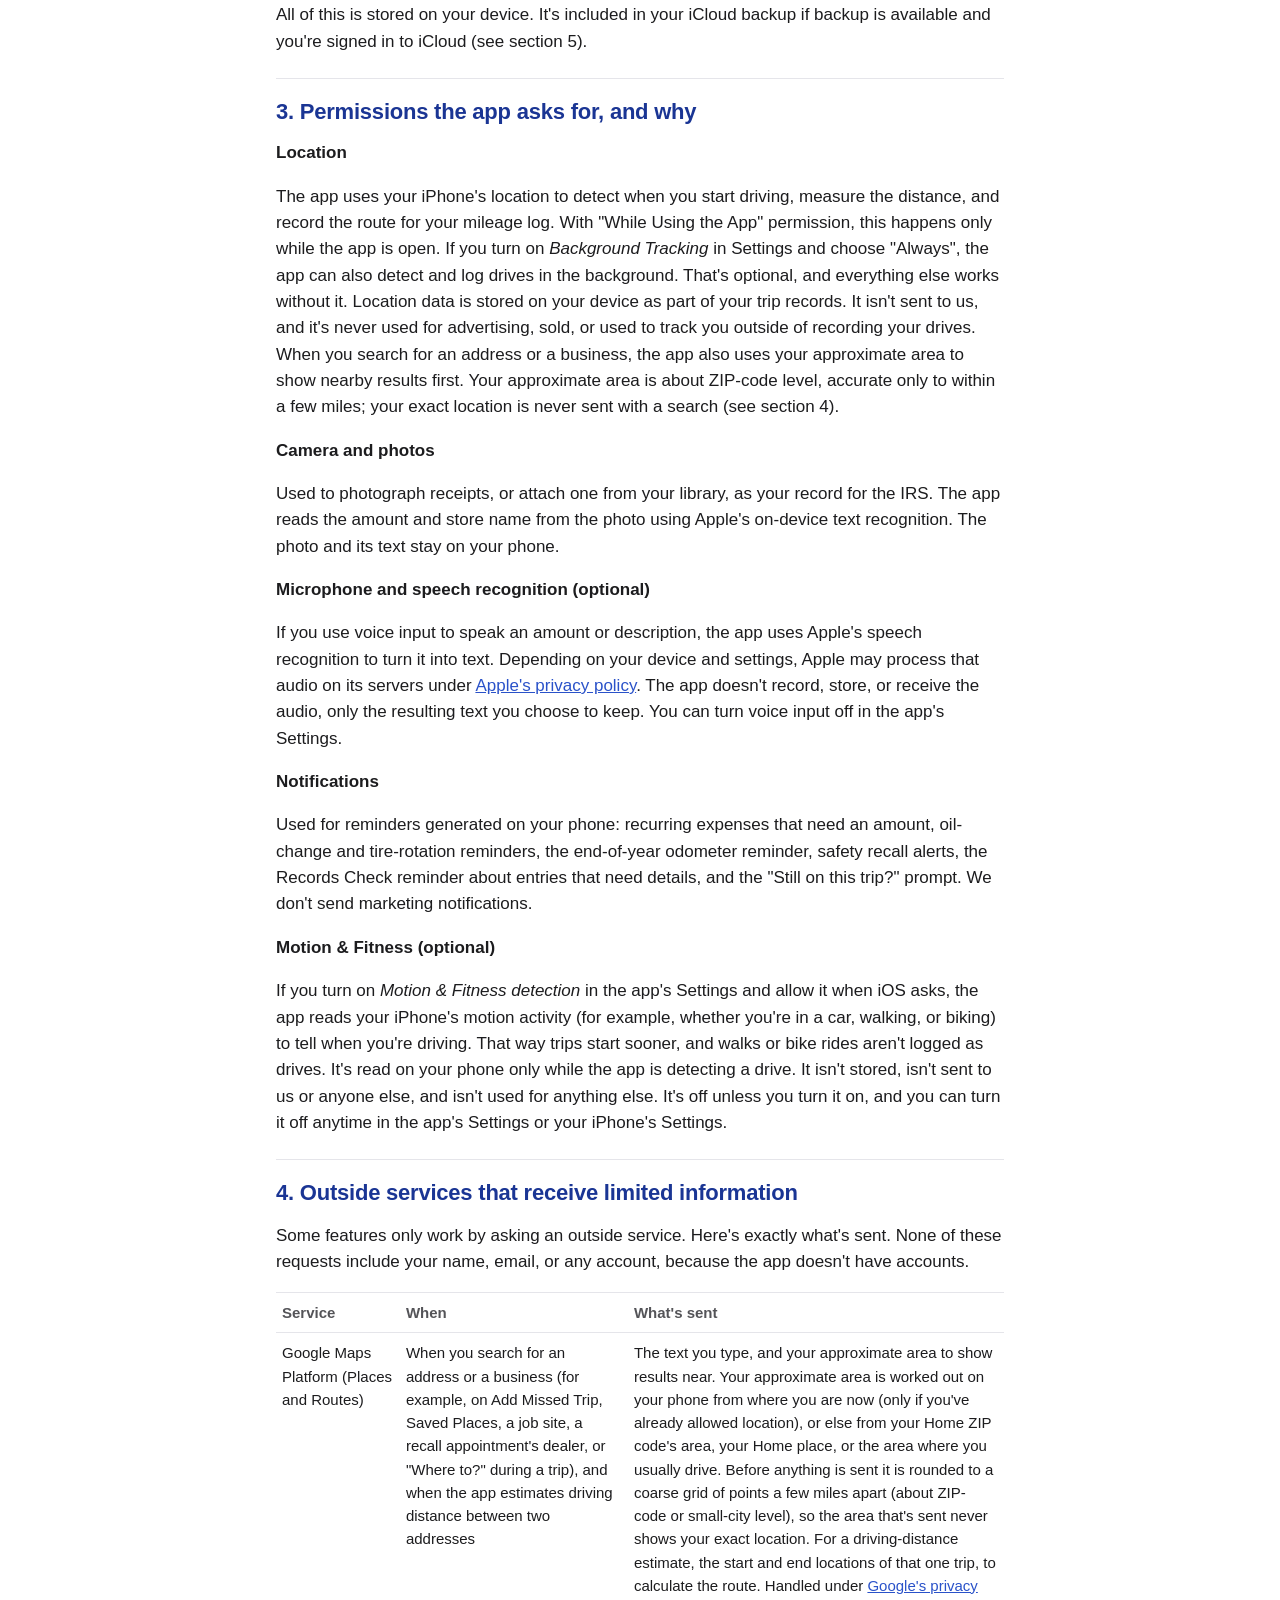
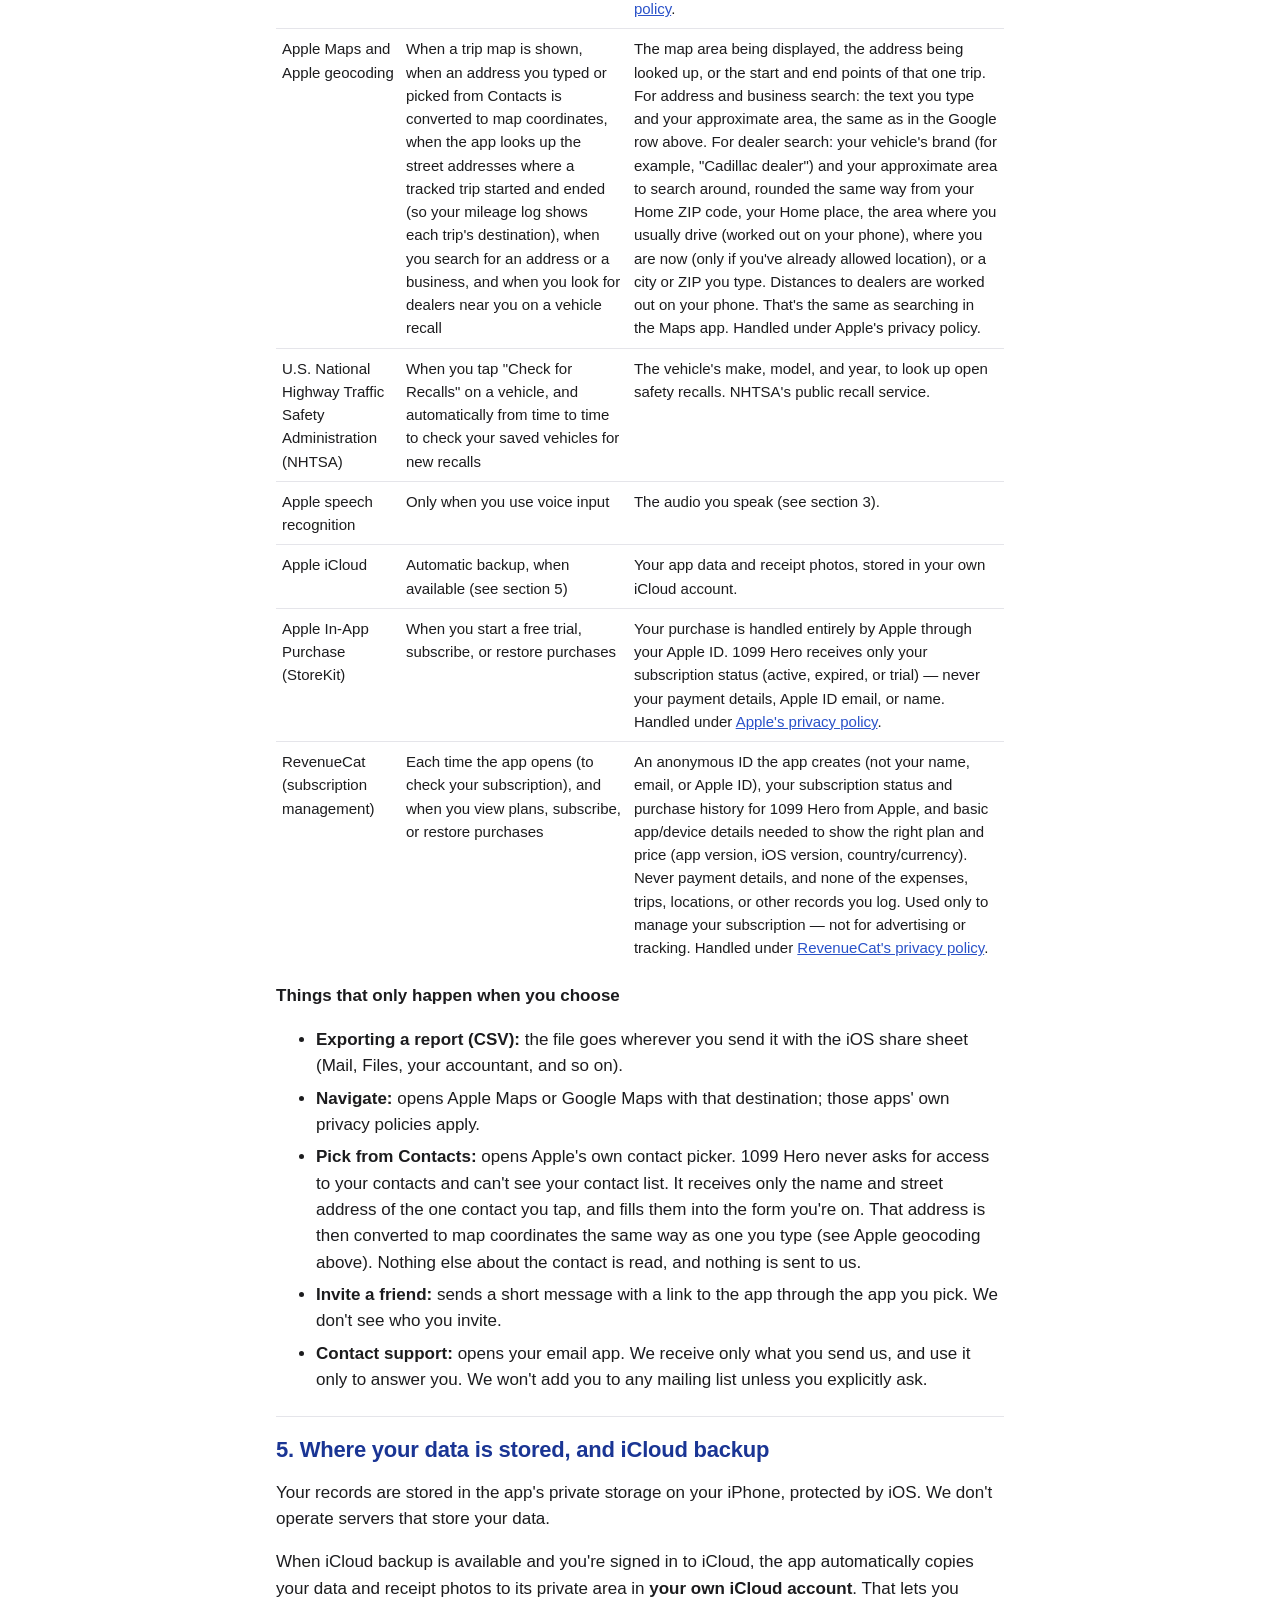
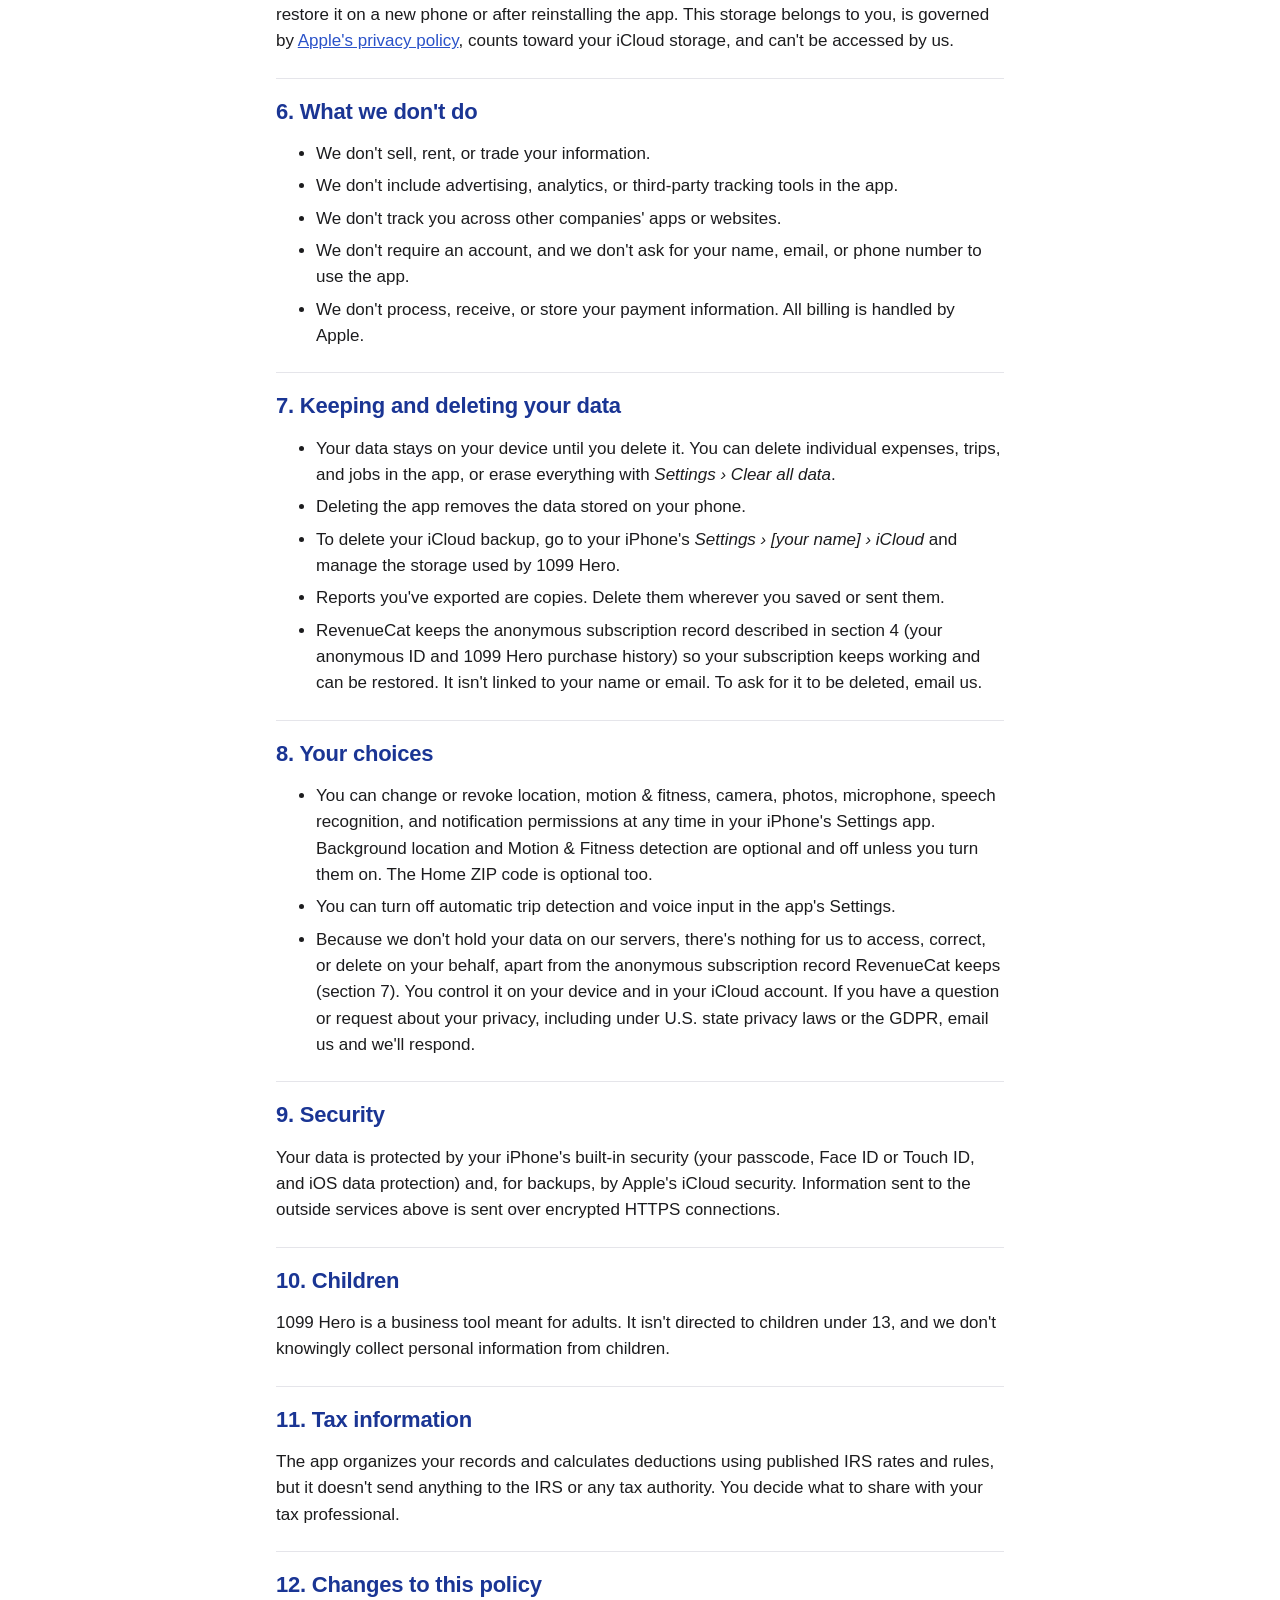
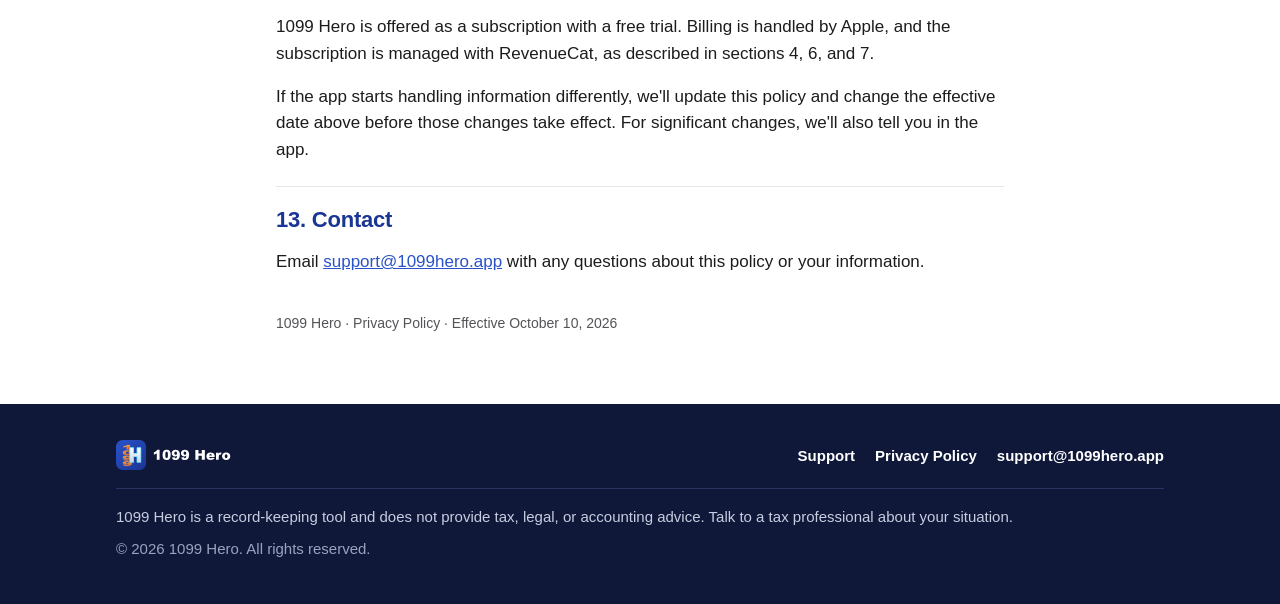
==== commit 24b2cae6: "Replace 'IRS-Ready' wording: Records Check, complete records (matches the app, Build 77) Co-Authored" ====
--- a/privacy/index.html
+++ b/privacy/index.html
@@ -90,7 +90,7 @@
         <h3>Microphone and speech recognition (optional)</h3>
         <p>If you use voice input to speak an amount or description, the app uses Apple's speech recognition to turn it into text. Depending on your device and settings, Apple may process that audio on its servers under <a href="https://www.apple.com/legal/privacy/">Apple's privacy policy</a>. The app doesn't record, store, or receive the audio, only the resulting text you choose to keep. You can turn voice input off in the app's Settings.</p>
         <h3>Notifications</h3>
-        <p>Used for reminders generated on your phone: recurring expenses that need an amount, oil-change and tire-rotation reminders, the end-of-year odometer reminder, safety recall alerts, the IRS-Ready Check reminder about entries that need details, and the "Still on this trip?" prompt. We don't send marketing notifications.</p>
+        <p>Used for reminders generated on your phone: recurring expenses that need an amount, oil-change and tire-rotation reminders, the end-of-year odometer reminder, safety recall alerts, the Records Check reminder about entries that need details, and the "Still on this trip?" prompt. We don't send marketing notifications.</p>
         <h3>Motion &amp; Fitness (optional)</h3>
     <p>If you turn on <em>Motion &amp; Fitness detection</em> in the app's Settings and allow it when iOS asks, the app reads your iPhone's motion activity (for example, whether you're in a car, walking, or biking) to tell when you're driving. That way trips start sooner, and walks or bike rides aren't logged as drives. It's read on your phone only while the app is detecting a drive. It isn't stored, isn't sent to us or anyone else, and isn't used for anything else. It's off unless you turn it on, and you can turn it off anytime in the app's Settings or your iPhone's Settings.</p>
       </section>
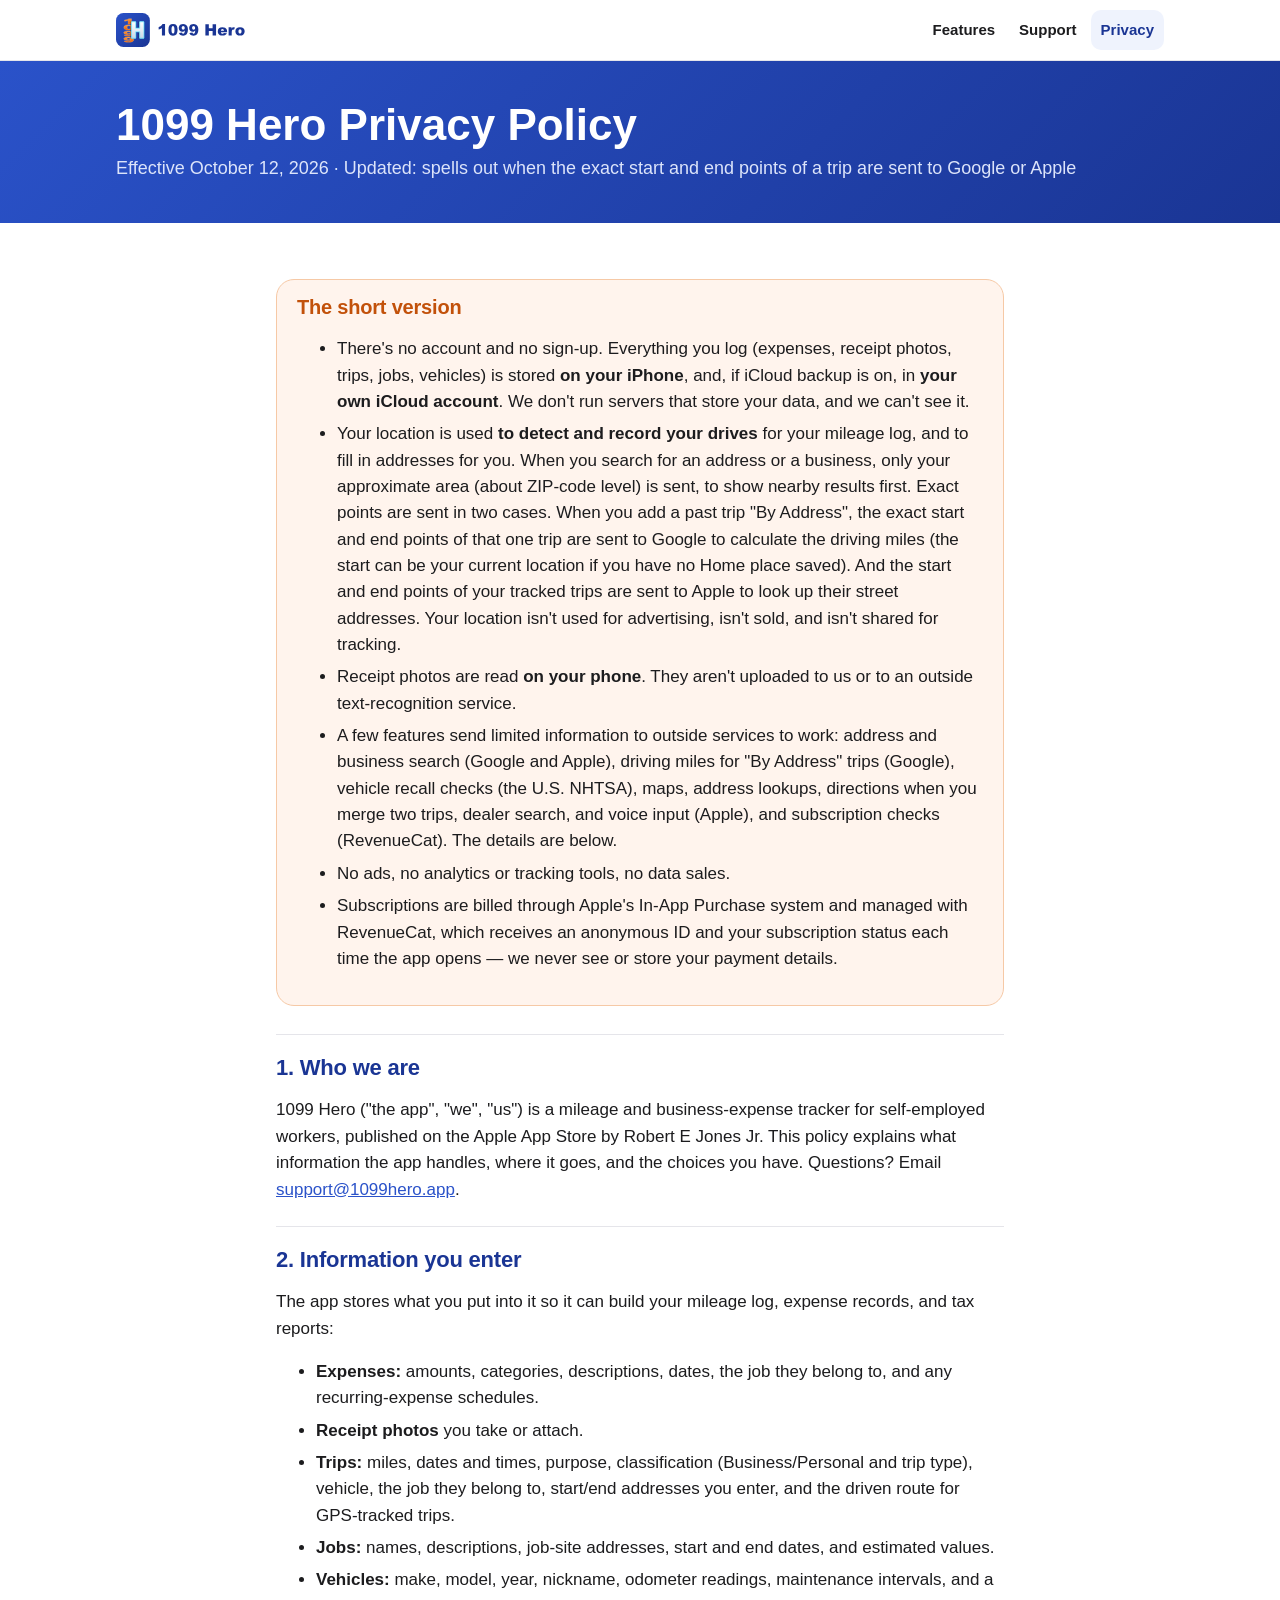
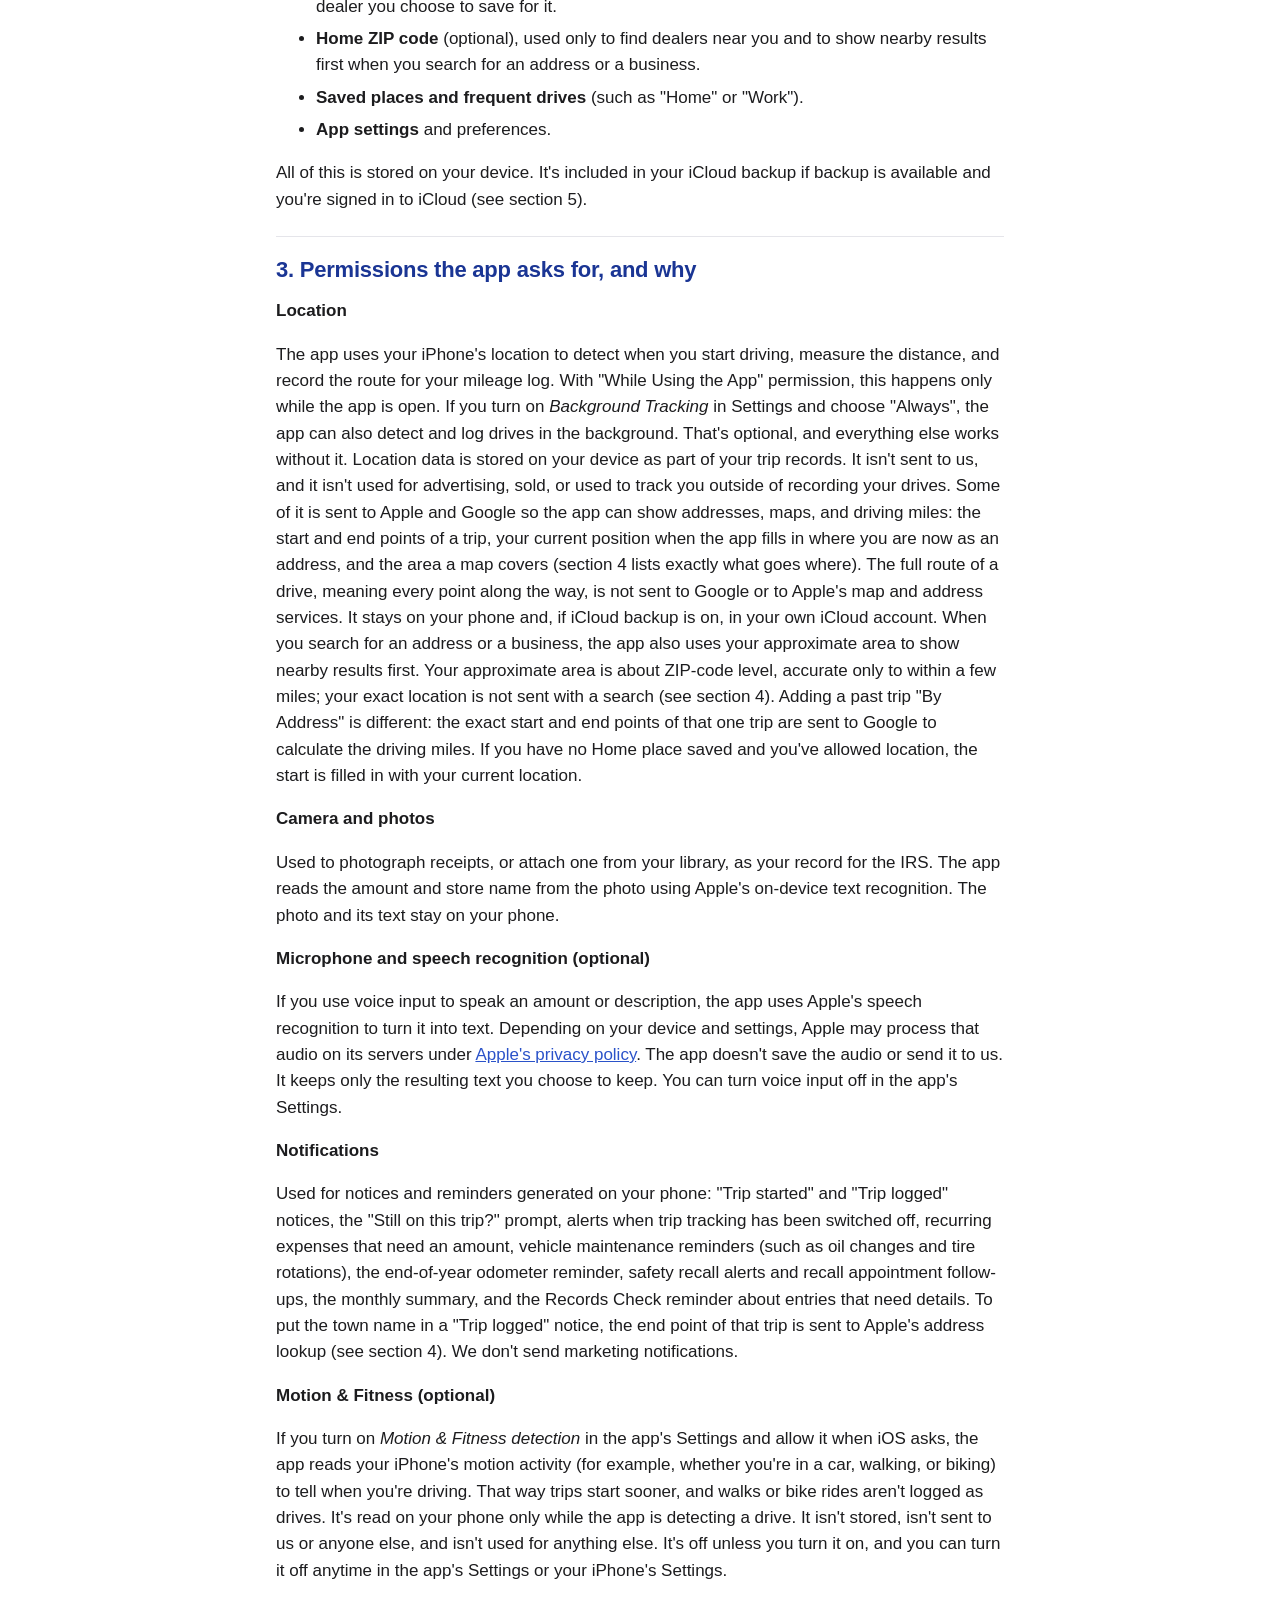
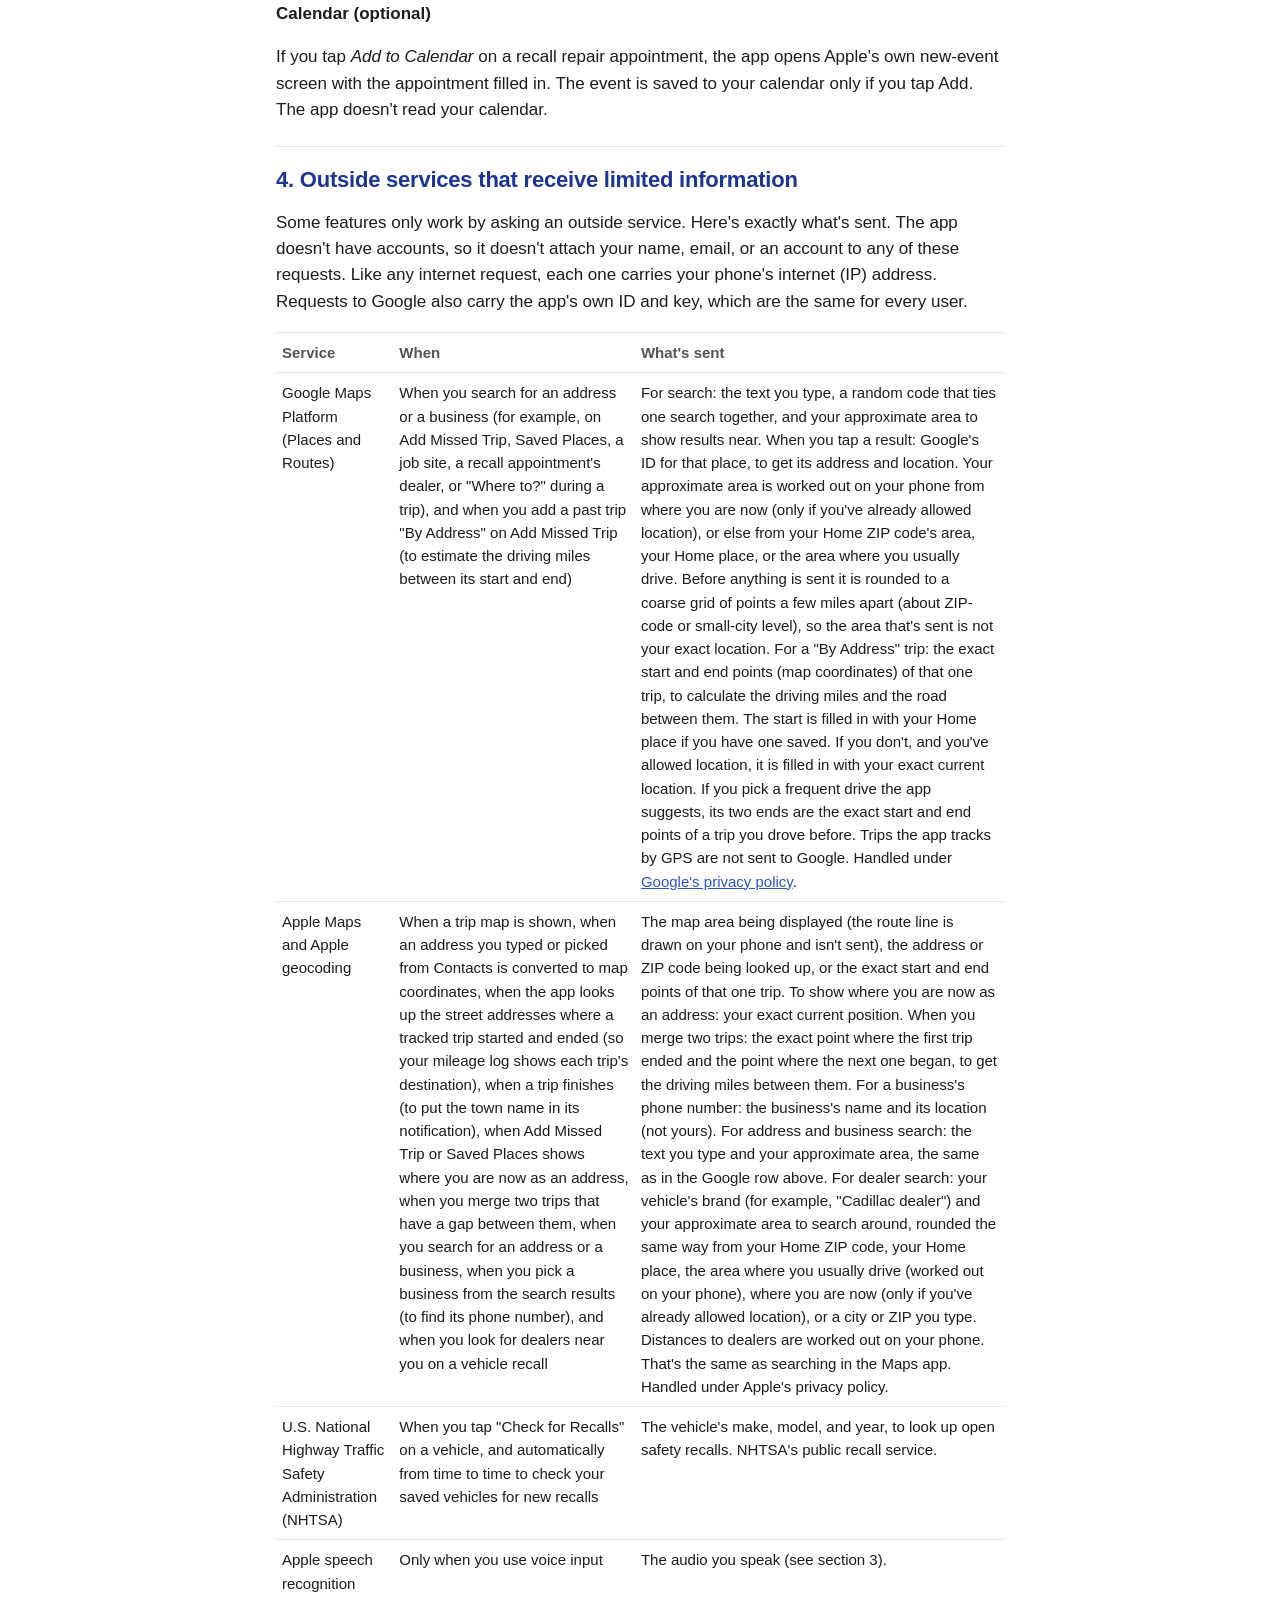
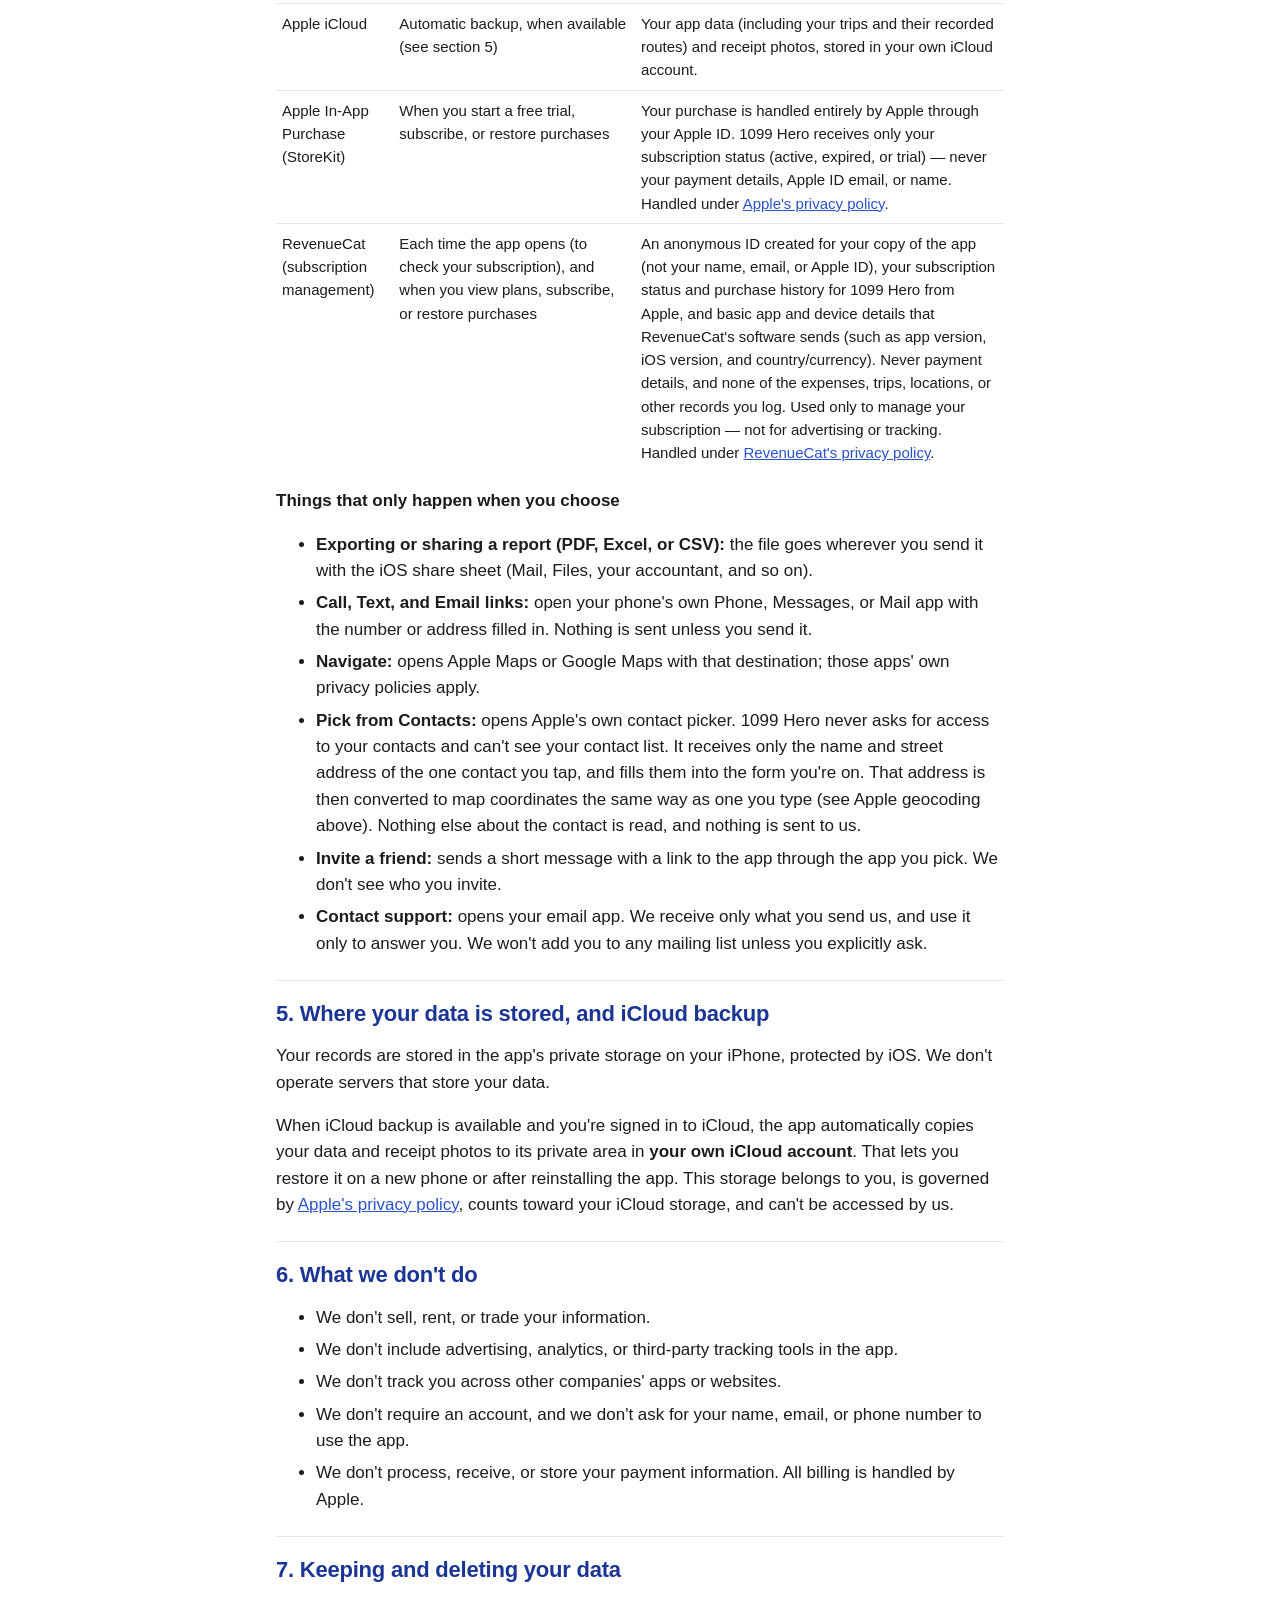
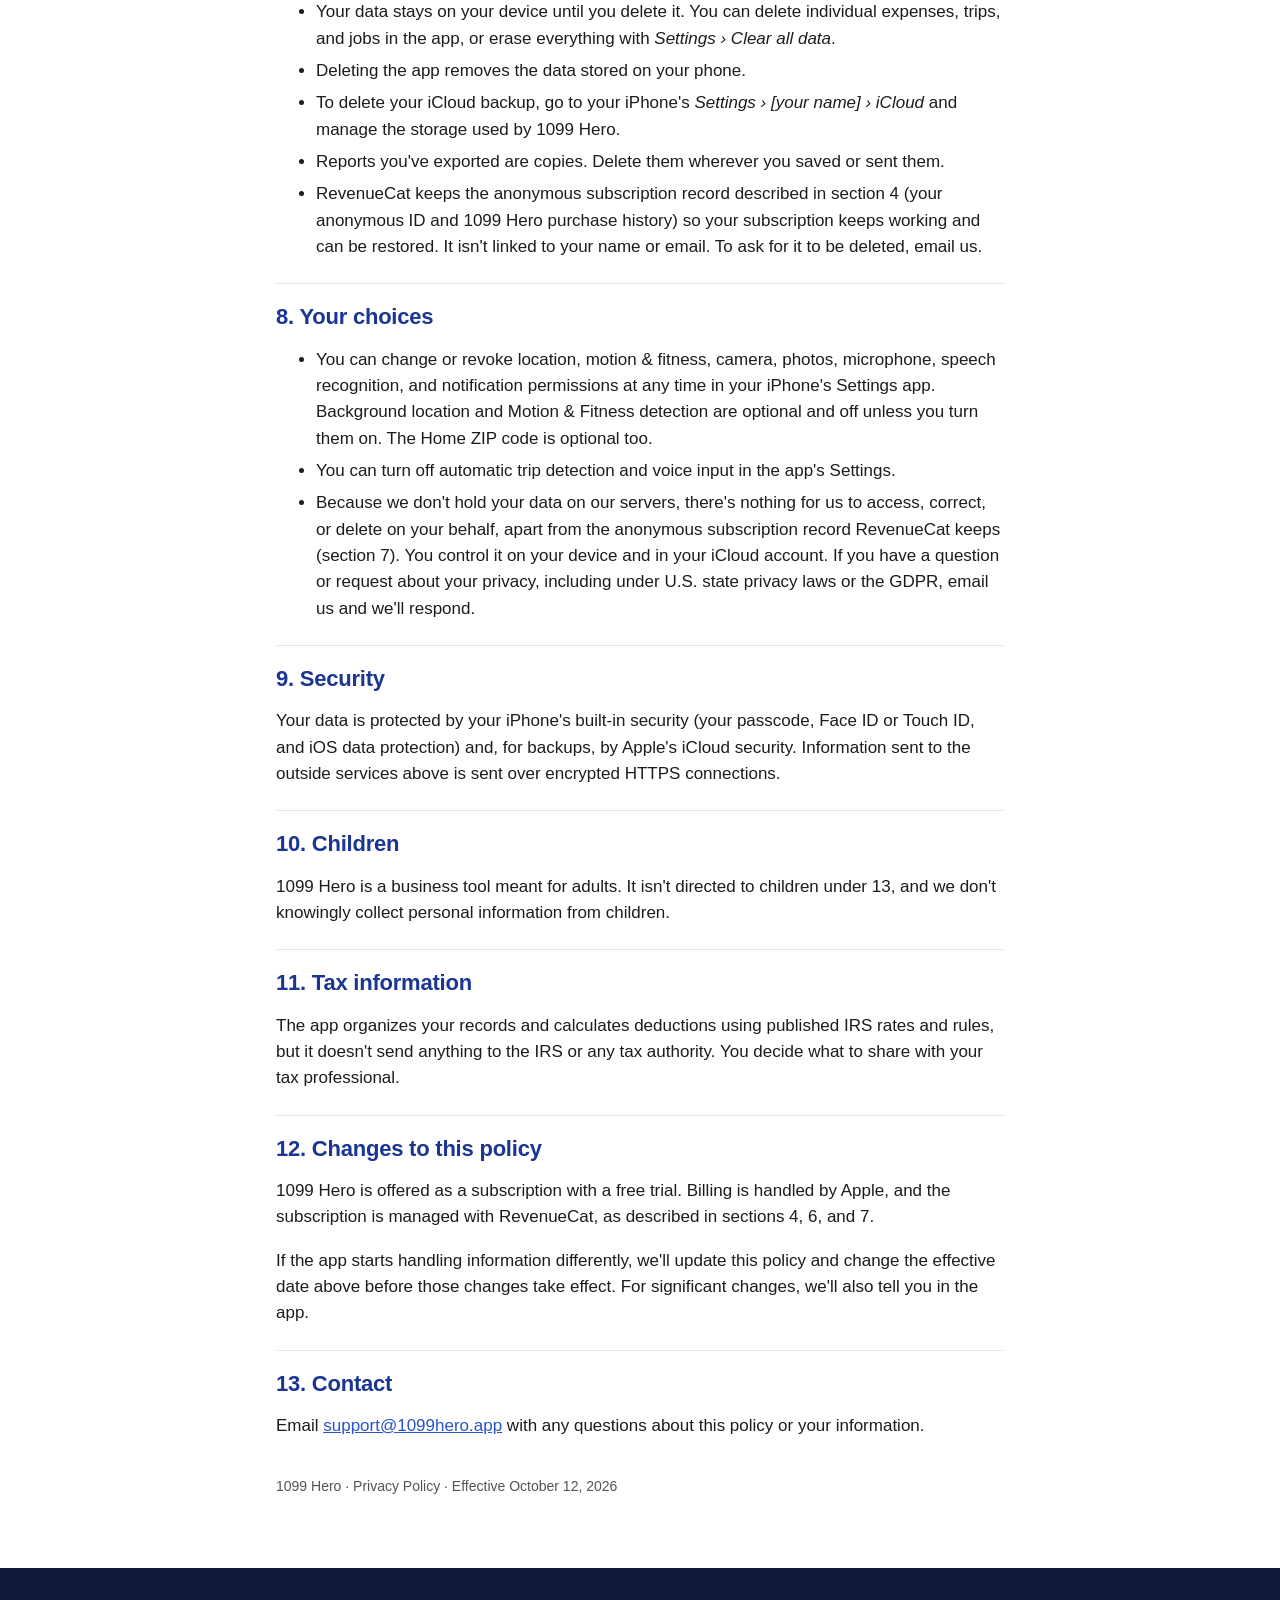
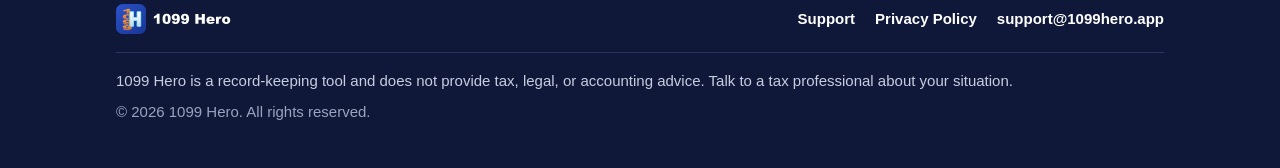
==== commit 7bfc8746: "Privacy policy: exact start/end points sent for By Address trips and address lookups; merge directio" ====
--- a/privacy/index.html
+++ b/privacy/index.html
@@ -38,7 +38,7 @@
   <div class="page-head">
     <div class="wrap">
       <h1>1099 Hero Privacy Policy</h1>
-      <p>Effective October 10, 2026 · Updated: searches now use only your approximate area, never your exact location</p>
+      <p>Effective October 12, 2026 · Updated: spells out when the exact start and end points of a trip are sent to Google or Apple</p>
     </div>
   </div>
 
@@ -52,9 +52,9 @@
         <h2>The short version</h2>
         <ul>
           <li>There's no account and no sign-up. Everything you log (expenses, receipt photos, trips, jobs, vehicles) is stored <strong>on your iPhone</strong>, and, if iCloud backup is on, in <strong>your own iCloud account</strong>. We don't run servers that store your data, and we can't see it.</li>
-          <li>Your location is used <strong>only to detect and record your drives</strong> for your mileage log. When you search for an address or a business, only your approximate area (about ZIP-code level, never your exact location) is used to show nearby results first. It's never used for advertising, never sold, and never shared for tracking.</li>
+          <li>Your location is used <strong>to detect and record your drives</strong> for your mileage log, and to fill in addresses for you. When you search for an address or a business, only your approximate area (about ZIP-code level) is sent, to show nearby results first. Exact points are sent in two cases. When you add a past trip "By Address", the exact start and end points of that one trip are sent to Google to calculate the driving miles (the start can be your current location if you have no Home place saved). And the start and end points of your tracked trips are sent to Apple to look up their street addresses. Your location isn't used for advertising, isn't sold, and isn't shared for tracking.</li>
           <li>Receipt photos are read <strong>on your phone</strong>. They aren't uploaded to us or to an outside text-recognition service.</li>
-          <li>A few features send limited information to outside services to work: address and business search (Google and Apple), vehicle recall checks (the U.S. NHTSA), maps, dealer search, and voice input (Apple), and subscription checks (RevenueCat). The details are below.</li>
+          <li>A few features send limited information to outside services to work: address and business search (Google and Apple), driving miles for "By Address" trips (Google), vehicle recall checks (the U.S. NHTSA), maps, address lookups, directions when you merge two trips, dealer search, and voice input (Apple), and subscription checks (RevenueCat). The details are below.</li>
           <li>No ads, no analytics or tracking tools, no data sales.</li>
           <li>Subscriptions are billed through Apple's In-App Purchase system and managed with RevenueCat, which receives an anonymous ID and your subscription status each time the app opens — we never see or store your payment details.</li>
         </ul>
@@ -84,35 +84,35 @@
       <section>
         <h2>3. Permissions the app asks for, and why</h2>
         <h3>Location</h3>
-        <p>The app uses your iPhone's location to detect when you start driving, measure the distance, and record the route for your mileage log. With "While Using the App" permission, this happens only while the app is open. If you turn on <em>Background Tracking</em> in Settings and choose "Always", the app can also detect and log drives in the background. That's optional, and everything else works without it. Location data is stored on your device as part of your trip records. It isn't sent to us, and it's never used for advertising, sold, or used to track you outside of recording your drives. When you search for an address or a business, the app also uses your approximate area to show nearby results first. Your approximate area is about ZIP-code level, accurate only to within a few miles; your exact location is never sent with a search (see section 4).</p>
+        <p>The app uses your iPhone's location to detect when you start driving, measure the distance, and record the route for your mileage log. With "While Using the App" permission, this happens only while the app is open. If you turn on <em>Background Tracking</em> in Settings and choose "Always", the app can also detect and log drives in the background. That's optional, and everything else works without it. Location data is stored on your device as part of your trip records. It isn't sent to us, and it isn't used for advertising, sold, or used to track you outside of recording your drives. Some of it is sent to Apple and Google so the app can show addresses, maps, and driving miles: the start and end points of a trip, your current position when the app fills in where you are now as an address, and the area a map covers (section 4 lists exactly what goes where). The full route of a drive, meaning every point along the way, is not sent to Google or to Apple's map and address services. It stays on your phone and, if iCloud backup is on, in your own iCloud account. When you search for an address or a business, the app also uses your approximate area to show nearby results first. Your approximate area is about ZIP-code level, accurate only to within a few miles; your exact location is not sent with a search (see section 4). Adding a past trip "By Address" is different: the exact start and end points of that one trip are sent to Google to calculate the driving miles. If you have no Home place saved and you've allowed location, the start is filled in with your current location.</p>
         <h3>Camera and photos</h3>
         <p>Used to photograph receipts, or attach one from your library, as your record for the IRS. The app reads the amount and store name from the photo using Apple's on-device text recognition. The photo and its text stay on your phone.</p>
         <h3>Microphone and speech recognition (optional)</h3>
-        <p>If you use voice input to speak an amount or description, the app uses Apple's speech recognition to turn it into text. Depending on your device and settings, Apple may process that audio on its servers under <a href="https://www.apple.com/legal/privacy/">Apple's privacy policy</a>. The app doesn't record, store, or receive the audio, only the resulting text you choose to keep. You can turn voice input off in the app's Settings.</p>
+        <p>If you use voice input to speak an amount or description, the app uses Apple's speech recognition to turn it into text. Depending on your device and settings, Apple may process that audio on its servers under <a href="https://www.apple.com/legal/privacy/">Apple's privacy policy</a>. The app doesn't save the audio or send it to us. It keeps only the resulting text you choose to keep. You can turn voice input off in the app's Settings.</p>
         <h3>Notifications</h3>
-        <p>Used for reminders generated on your phone: recurring expenses that need an amount, oil-change and tire-rotation reminders, the end-of-year odometer reminder, safety recall alerts, the Records Check reminder about entries that need details, and the "Still on this trip?" prompt. We don't send marketing notifications.</p>
+        <p>Used for notices and reminders generated on your phone: "Trip started" and "Trip logged" notices, the "Still on this trip?" prompt, alerts when trip tracking has been switched off, recurring expenses that need an amount, vehicle maintenance reminders (such as oil changes and tire rotations), the end-of-year odometer reminder, safety recall alerts and recall appointment follow-ups, the monthly summary, and the Records Check reminder about entries that need details. To put the town name in a "Trip logged" notice, the end point of that trip is sent to Apple's address lookup (see section 4). We don't send marketing notifications.</p>
         <h3>Motion &amp; Fitness (optional)</h3>
-    <p>If you turn on <em>Motion &amp; Fitness detection</em> in the app's Settings and allow it when iOS asks, the app reads your iPhone's motion activity (for example, whether you're in a car, walking, or biking) to tell when you're driving. That way trips start sooner, and walks or bike rides aren't logged as drives. It's read on your phone only while the app is detecting a drive. It isn't stored, isn't sent to us or anyone else, and isn't used for anything else. It's off unless you turn it on, and you can turn it off anytime in the app's Settings or your iPhone's Settings.</p>
+    <p>If you turn on <em>Motion &amp; Fitness detection</em> in the app's Settings and allow it when iOS asks, the app reads your iPhone's motion activity (for example, whether you're in a car, walking, or biking) to tell when you're driving. That way trips start sooner, and walks or bike rides aren't logged as drives. It's read on your phone only while the app is detecting a drive. It isn't stored, isn't sent to us or anyone else, and isn't used for anything else. It's off unless you turn it on, and you can turn it off anytime in the app's Settings or your iPhone's Settings.</p> <h3>Calendar (optional)</h3> <p>If you tap <em>Add to Calendar</em> on a recall repair appointment, the app opens Apple's own new-event screen with the appointment filled in. The event is saved to your calendar only if you tap Add. The app doesn't read your calendar.</p>
       </section>
     
       <section>
         <h2>4. Outside services that receive limited information</h2>
-        <p>Some features only work by asking an outside service. Here's exactly what's sent. None of these requests include your name, email, or any account, because the app doesn't have accounts.</p>
+        <p>Some features only work by asking an outside service. Here's exactly what's sent. The app doesn't have accounts, so it doesn't attach your name, email, or an account to any of these requests. Like any internet request, each one carries your phone's internet (IP) address. Requests to Google also carry the app's own ID and key, which are the same for every user.</p>
         <table>
           <thead><tr><th>Service</th><th>When</th><th>What's sent</th></tr></thead>
           <tbody>
-            <tr><td>Google Maps Platform (Places and Routes)</td><td>When you search for an address or a business (for example, on Add Missed Trip, Saved Places, a job site, a recall appointment's dealer, or "Where to?" during a trip), and when the app estimates driving distance between two addresses</td><td>The text you type, and your approximate area to show results near. Your approximate area is worked out on your phone from where you are now (only if you've already allowed location), or else from your Home ZIP code's area, your Home place, or the area where you usually drive. Before anything is sent it is rounded to a coarse grid of points a few miles apart (about ZIP-code or small-city level), so the area that's sent never shows your exact location. For a driving-distance estimate, the start and end locations of that one trip, to calculate the route. Handled under <a href="https://policies.google.com/privacy">Google's privacy policy</a>.</td></tr>
-            <tr><td>Apple Maps and Apple geocoding</td><td>When a trip map is shown, when an address you typed or picked from Contacts is converted to map coordinates, when the app looks up the street addresses where a tracked trip started and ended (so your mileage log shows each trip's destination), when you search for an address or a business, and when you look for dealers near you on a vehicle recall</td><td>The map area being displayed, the address being looked up, or the start and end points of that one trip. For address and business search: the text you type and your approximate area, the same as in the Google row above. For dealer search: your vehicle's brand (for example, "Cadillac dealer") and your approximate area to search around, rounded the same way from your Home ZIP code, your Home place, the area where you usually drive (worked out on your phone), where you are now (only if you've already allowed location), or a city or ZIP you type. Distances to dealers are worked out on your phone. That's the same as searching in the Maps app. Handled under Apple's privacy policy.</td></tr>
+            <tr><td>Google Maps Platform (Places and Routes)</td><td>When you search for an address or a business (for example, on Add Missed Trip, Saved Places, a job site, a recall appointment's dealer, or "Where to?" during a trip), and when you add a past trip "By Address" on Add Missed Trip (to estimate the driving miles between its start and end)</td><td>For search: the text you type, a random code that ties one search together, and your approximate area to show results near. When you tap a result: Google's ID for that place, to get its address and location. Your approximate area is worked out on your phone from where you are now (only if you've already allowed location), or else from your Home ZIP code's area, your Home place, or the area where you usually drive. Before anything is sent it is rounded to a coarse grid of points a few miles apart (about ZIP-code or small-city level), so the area that's sent is not your exact location. For a "By Address" trip: the exact start and end points (map coordinates) of that one trip, to calculate the driving miles and the road between them. The start is filled in with your Home place if you have one saved. If you don't, and you've allowed location, it is filled in with your exact current location. If you pick a frequent drive the app suggests, its two ends are the exact start and end points of a trip you drove before. Trips the app tracks by GPS are not sent to Google. Handled under <a href="https://policies.google.com/privacy">Google's privacy policy</a>.</td></tr>
+            <tr><td>Apple Maps and Apple geocoding</td><td>When a trip map is shown, when an address you typed or picked from Contacts is converted to map coordinates, when the app looks up the street addresses where a tracked trip started and ended (so your mileage log shows each trip's destination), when a trip finishes (to put the town name in its notification), when Add Missed Trip or Saved Places shows where you are now as an address, when you merge two trips that have a gap between them, when you search for an address or a business, when you pick a business from the search results (to find its phone number), and when you look for dealers near you on a vehicle recall</td><td>The map area being displayed (the route line is drawn on your phone and isn't sent), the address or ZIP code being looked up, or the exact start and end points of that one trip. To show where you are now as an address: your exact current position. When you merge two trips: the exact point where the first trip ended and the point where the next one began, to get the driving miles between them. For a business's phone number: the business's name and its location (not yours). For address and business search: the text you type and your approximate area, the same as in the Google row above. For dealer search: your vehicle's brand (for example, "Cadillac dealer") and your approximate area to search around, rounded the same way from your Home ZIP code, your Home place, the area where you usually drive (worked out on your phone), where you are now (only if you've already allowed location), or a city or ZIP you type. Distances to dealers are worked out on your phone. That's the same as searching in the Maps app. Handled under Apple's privacy policy.</td></tr>
             <tr><td>U.S. National Highway Traffic Safety Administration (NHTSA)</td><td>When you tap "Check for Recalls" on a vehicle, and automatically from time to time to check your saved vehicles for new recalls</td><td>The vehicle's make, model, and year, to look up open safety recalls. NHTSA's public recall service.</td></tr>
             <tr><td>Apple speech recognition</td><td>Only when you use voice input</td><td>The audio you speak (see section 3).</td></tr>
-            <tr><td>Apple iCloud</td><td>Automatic backup, when available (see section 5)</td><td>Your app data and receipt photos, stored in your own iCloud account.</td></tr>
+            <tr><td>Apple iCloud</td><td>Automatic backup, when available (see section 5)</td><td>Your app data (including your trips and their recorded routes) and receipt photos, stored in your own iCloud account.</td></tr>
             <tr><td>Apple In-App Purchase (StoreKit)</td><td>When you start a free trial, subscribe, or restore purchases</td><td>Your purchase is handled entirely by Apple through your Apple ID. 1099 Hero receives only your subscription status (active, expired, or trial) — never your payment details, Apple ID email, or name. Handled under <a href="https://www.apple.com/legal/privacy/">Apple's privacy policy</a>.</td></tr>
-            <tr><td>RevenueCat (subscription management)</td><td>Each time the app opens (to check your subscription), and when you view plans, subscribe, or restore purchases</td><td>An anonymous ID the app creates (not your name, email, or Apple ID), your subscription status and purchase history for 1099 Hero from Apple, and basic app/device details needed to show the right plan and price (app version, iOS version, country/currency). Never payment details, and none of the expenses, trips, locations, or other records you log. Used only to manage your subscription — not for advertising or tracking. Handled under <a href="https://www.revenuecat.com/privacy">RevenueCat's privacy policy</a>.</td></tr>
+            <tr><td>RevenueCat (subscription management)</td><td>Each time the app opens (to check your subscription), and when you view plans, subscribe, or restore purchases</td><td>An anonymous ID created for your copy of the app (not your name, email, or Apple ID), your subscription status and purchase history for 1099 Hero from Apple, and basic app and device details that RevenueCat's software sends (such as app version, iOS version, and country/currency). Never payment details, and none of the expenses, trips, locations, or other records you log. Used only to manage your subscription — not for advertising or tracking. Handled under <a href="https://www.revenuecat.com/privacy">RevenueCat's privacy policy</a>.</td></tr>
           </tbody>
         </table>
         <h3>Things that only happen when you choose</h3>
         <ul>
-          <li><strong>Exporting a report (CSV):</strong> the file goes wherever you send it with the iOS share sheet (Mail, Files, your accountant, and so on).</li>
+          <li><strong>Exporting or sharing a report (PDF, Excel, or CSV):</strong> the file goes wherever you send it with the iOS share sheet (Mail, Files, your accountant, and so on).</li> <li><strong>Call, Text, and Email links:</strong> open your phone's own Phone, Messages, or Mail app with the number or address filled in. Nothing is sent unless you send it.</li>
           <li><strong>Navigate:</strong> opens Apple Maps or Google Maps with that destination; those apps' own privacy policies apply.</li>
           <li><strong>Pick from Contacts:</strong> opens Apple's own contact picker. 1099 Hero never asks for access to your contacts and can't see your contact list. It receives only the name and street address of the one contact you tap, and fills them into the form you're on. That address is then converted to map coordinates the same way as one you type (see Apple geocoding above). Nothing else about the contact is read, and nothing is sent to us.</li>
           <li><strong>Invite a friend:</strong> sends a short message with a link to the app through the app you pick. We don't see who you invite.</li>
@@ -183,7 +183,7 @@
         <p>Email <a href="mailto:support@1099hero.app">support@1099hero.app</a> with any questions about this policy or your information.</p>
       </section>
 
-      <p class="small">1099 Hero · Privacy Policy · Effective October 10, 2026</p>
+      <p class="small">1099 Hero · Privacy Policy · Effective October 12, 2026</p>
     
     </div>
   </section>
